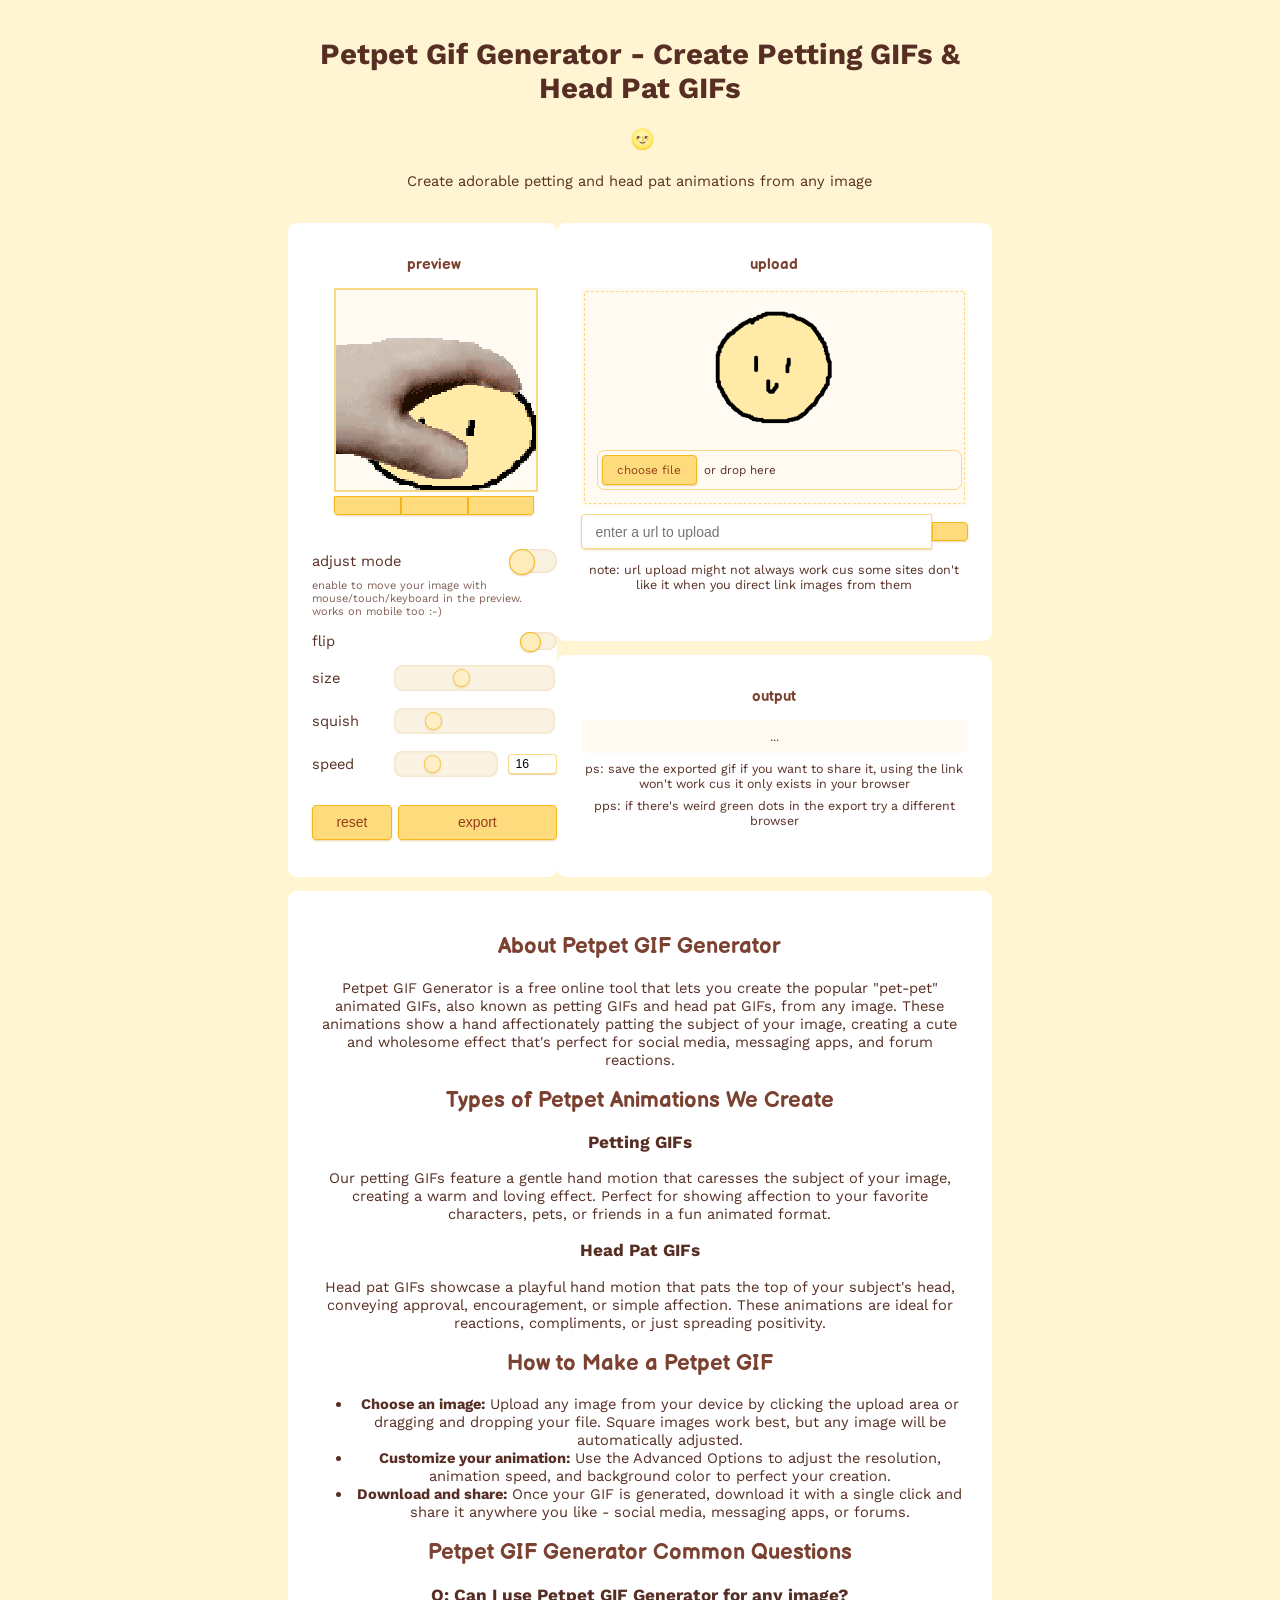
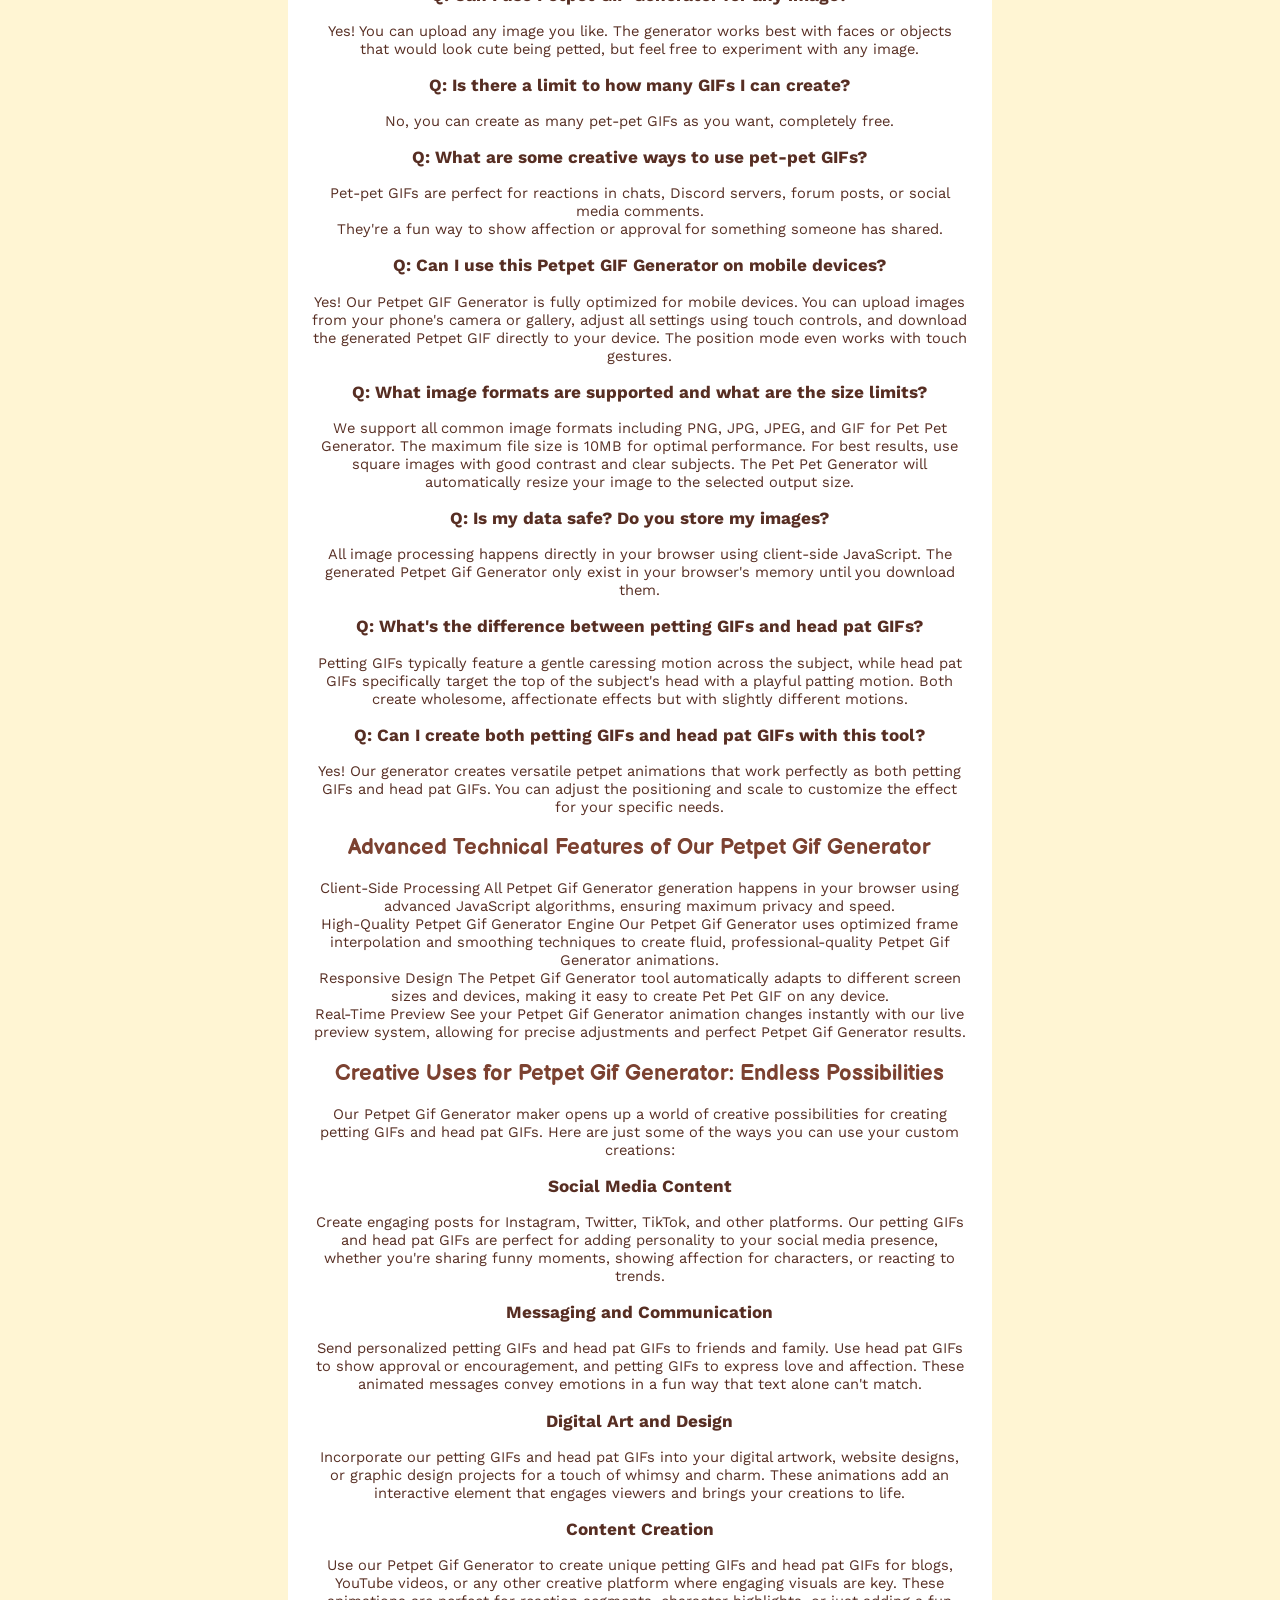
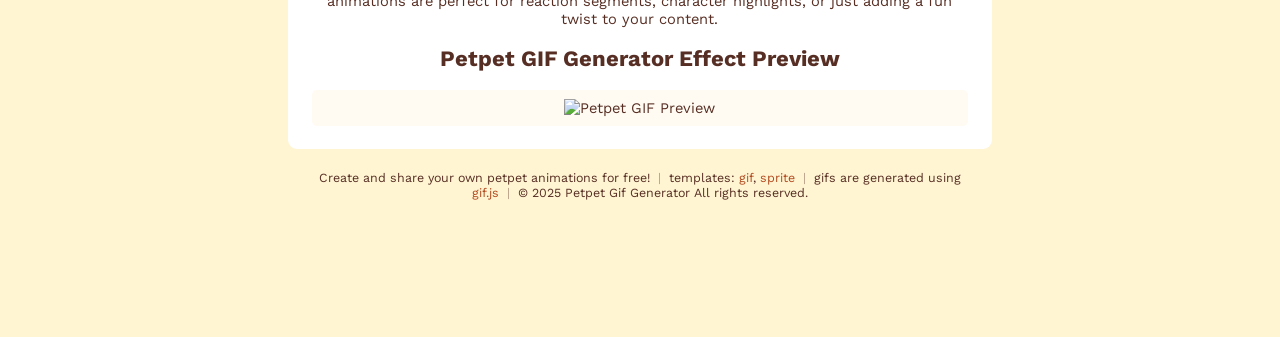
==== index.html @ 7b4f1f12 "2026年1月14日：初始化petpet-gif-generator" ====
<!DOCTYPE html>
<html lang="en" class="dark" data-theme="light">

<head>
  <meta http-equiv="Content-Type" content="text/html; charset=UTF-8">
  <meta name="emotion-insertion-point" content="">

  <meta name="viewport" content="width=device-width, initial-scale=1, minimum-scale=1, maximum-scale=1">
  <meta name="description"
    content="Petpet Gif Generator - Create adorable petting GIFs and head pat GIFs online. Upload any image and generate cute petting animations. Free, fast, and easy to use.">
  <meta name="theme-color" content="#ffeaa8">
  <meta property="og:title" content="Petpet Gif Generator - Petting GIF & Head Pat GIF Maker">
  <meta property="og:type" content="website">
  <meta property="og:url" content="https://www.wangdu.site/petpet/">
  <meta property="og:image" itemprop="image" content="https://www.wangdu.site/petpet/img/pet.png">
  <meta property="og:description" itemprop="description"
    content="Petpet Gif Generator - Create adorable petting GIFs and head pat GIFs online. Upload any image and generate cute petting animations. Free, fast, and easy to use.">
  <title>Petpet Gif Generator - Create Petting GIFs & Head Pat GIFs</title>
  <link rel="icon" href="./img/favicon.ico">

  <link rel="apple-touch-icon" sizes="57x57" href="./img/favicon-57x57.png" type="image/png" />
  <link rel="apple-touch-icon" sizes="60x60" href="./img/favicon-60x60.png" type="image/png" />
  <link rel="apple-touch-icon" sizes="72x72" href="./img/favicon-72x72.png" type="image/png" />
  <link rel="apple-touch-icon" sizes="114x114" href="./img/favicon-114x114.png" type="image/png" />
  <link rel="apple-touch-icon" sizes="120x120" href="./img/favicon-120x120.png" type="image/png" />
  <link rel="apple-touch-icon" sizes="144x144" href="./img/favicon-144x144.png" type="image/png" />
  <link rel="apple-touch-icon" sizes="152x152" href="./img/favicon-152x152.png" type="image/png" />
  <link rel="apple-touch-icon" sizes="180x180" href="./img/favicon-180x180.png" type="image/png" />
  <link rel="icon" sizes="16x16" href="./img/favicon-16x16.png" type="image/png" />
  <link rel="icon" sizes="32x32" href="./img/favicon-32x32.png" type="image/png" />
  <link rel="icon" sizes="96x96" href="./img/favicon-96x96.png" type="image/png" />
  <link rel="icon" sizes="192x192" href="./img/favicon-192x192.png" type="image/png" />
  <link rel="icon" sizes="512x512" href="./img/favicon-512x512.png" type="image/png" />
  <link rel="manifest" href="./img/manifest.json" />
  <meta name="theme-color" content="#FFFFFF" />
  <meta name="msapplication-TileColor" content="#FFFFFF" />
  <meta name="msapplication-TileImage" content="/favicon-512x512.png" />

  <!-- Sanitize CSS -->
  <link href="https://unpkg.com/sanitize.css" rel="stylesheet">
  <link href="https://unpkg.com/sanitize.css/forms.css" rel="stylesheet">
  <link href="https://unpkg.com/sanitize.css/typography.css" rel="stylesheet">

  <!-- External -->
  <link rel="stylesheet" href="https://unpkg.com/jam-icons/css/jam.min.css">
  <link
    href="https://fonts.googleapis.com/css2?family=Balsamiq+Sans:wght@700&amp;family=Work+Sans:wght@400;600&amp;display=swap"
    rel="stylesheet">

  <!-- CSS -->
  <link rel="stylesheet" href="./assets/style.css">
  <style type="text/css">
    .grid {
      margin: 0 auto;
      max-width: 48em;
      display: grid;
      grid-template-columns: 38.2% 61.8%;
      grid-template-areas:
        "header  header"
        "preview upload"
        "preview output"
        "content content"
        "footer  footer";
    }

    .content {
      grid-area: content;
      padding: 1.618em;
      border-radius: 0.618em;
      margin-top: 1em;
    }

    .header {
      grid-area: header;
      text-align: center;
      padding: 0.618em 0.618em 1.25em;
    }

    .preview {
      grid-area: preview;
      border-top-left-radius: 0.618em;
      border-bottom-left-radius: 0.618em;
      padding-right: 0;
    }

    .upload {
      grid-area: upload;
      border-top-right-radius: 0.618em;
    }

    .output {
      grid-area: output;
      border-bottom-right-radius: 0.618em;
    }

    .footer {
      grid-area: footer;
      text-align: center;
      padding: 1.618em;
    }

    .preview-canvas {
      margin: 0 auto 2.312em;
      max-width: 200px;
    }

    .preview-playback {
      display: flex;
    }

    .preview-playback .btn {
      border-top-right-radius: 0;
      border-top-left-radius: 0;
      flex-grow: 1;
    }

    .btn-playback-playpause.paused .btn-playback-pause,
    .btn-playback-playpause:not(.paused) .btn-playback-play {
      display: none;
    }

    .export-row {
      margin-top: 1.75em;
    }

    .output-info {
      color: var(--txt-light);
    }

    img[src]+.output-info {
      margin-top: 1em;
    }

    fieldset {
      padding: 0;
      margin: 0;
      border: 0;
    }

    #fpsVal {
      width: 4em;
      margin-left: 0.618em;
    }

    @media only screen and (max-width: 40em) {
      .grid {
        grid-template-columns: 100%;
        grid-template-areas:
          "header"
          "upload"
          "preview"
          "output"
          "footer";
      }

      .header,
      .footer,
      .content {
        padding: 1.618em 8%;
        border-radius: 0;
      }

      .preview {
        padding-left: 16%;
        padding-right: 16%;
      }

      .content,
      .footer {
        border-top: 1px solid var(--input-border);
      }

      .export-row {
        margin-top: 2.5em;
      }

      #fpsVal {
        width: 7em;
        font-size: small;
        padding: 0.5em;
        padding-right: 0.2em;
      }
    }
  </style>
  <script>
    /* change theme */
    let theme = localStorage.getItem("theme"); theme || (theme = window.matchMedia && window.matchMedia("(prefers-color-scheme: dark)").matches ? "dark" : "light"), document.documentElement.setAttribute("data-theme", theme), document.addEventListener("DOMContentLoaded", () => { document.querySelectorAll("a.e").forEach(x => { x.href = x.dataset.href }); const e = document.getElementById("color-theme"); e.checked = "dark" == theme, e.addEventListener("change", t => { theme = e.checked ? "dark" : "light", document.documentElement.setAttribute("data-theme", theme), localStorage.setItem("theme", theme) }) });
  </script>
</head>

<body>
  <main class="grid">
    <header class="header">
      <h1>Petpet Gif Generator - Create Petting GIFs & Head Pat GIFs</h1>
      <div class="heading">
        <input type="checkbox" id="color-theme" title="toggle theme">
      </div>
      <div>Create adorable petting and head pat animations from any image</div>
    </header>

    <section class="preview content">
      <div class="content-heading">preview</div>
      <div class="preview-canvas">
        <canvas height="112" width="112" id="canvas" class="canvas" tabindex="1"></canvas>
        <div class="preview-playback">
          <button id="prev" class="btn btn-playback-prev control-grouped-left">
            <i class="jam jam-set-backward"></i>
          </button>
          <button id="play" class="btn btn-playback-playpause control-grouped-center">
            <i class="jam jam-play btn-playback-play"></i>
            <i class="jam jam-pause btn-playback-pause"></i>
          </button>
          <button id="next" class="btn btn-playback-next control-grouped-right">
            <i class="jam jam-set-forward"></i>
          </button>
        </div>
      </div>

      <div class="preview-controls">
        <div class="row">
          <div class="control-group">
            <label for="toggleAdjust" class="control-group-l">adjust mode</label>
            <label for="toggleAdjust" class="toggle-switch">
              <input id="toggleAdjust" type="checkbox" class="toggle-switch-input">
              <span class="toggle-switch-control"></span>
            </label>
          </div>
          <div class="hint">
            enable to move your image with mouse/touch/keyboard in the preview. works on mobile
            <a class="e" data-href="https://i.imgur.com/q0NE5rh.jpg" target="_blank"
              href="https://i.imgur.com/q0NE5rh.jpg">too</a> :-)
          </div>
        </div>
        <div class="row control-group">
          <label for="toggleFlip" class="control-group-l">flip</label>
          <label for="toggleFlip" class="toggle-switch sm">
            <input id="toggleFlip" type="checkbox" class="toggle-switch-input">
            <span class="toggle-switch-control"></span>
          </label>
        </div>
        <div class="row control-group">
          <label for="scale" class="control-label control-group-s">size</label>
          <input id="scale" class="control-range control-group-l" type="range" step="1" min="15" max="200" value="85">
        </div>
        <div class="row control-group">
          <label for="squish" class="control-label control-group-s">squish</label>
          <input id="squish" class="control-range control-group-l" type="range" step="1" min="100" max="300"
            value="125">
        </div>
        <div class="row control-group">
          <label for="fps" class="control-label control-group-s">speed</label>
          <input id="fps" class="control-range" type="range" step="2" min="2" max="60" value="16">
          <input type="number" id="fpsVal" class="control control-sm" step="1" min="2" max="60" value="16">
        </div>
        <div class="row export-row">
          <div class="control-group">
            <button id="reset" class="btn btn-reset control-group-s">reset</button>
            <div class="spacer" style="width:0.382em"></div>
            <button id="export" class="btn btn-export control-group-l">export</button>
          </div>
        </div>

      </div>
    </section>

    <section class="upload content">
      <div class="content-heading">upload</div>
      <div class="upload-preview">
        <label class="drop-area preview-image-container" id="dropArea" for="uploadFile">
          <div class="drop-area-input">
            <input class="drop-area-file-input" type="file" id="uploadFile" accept="image/*">
            <img class="drop-area-preview preview-image"
              src="[data-uri]"
              id="uploadPreview">
            <div class="drop-area-upload" for="uploadFile">
              <label for="uploadFile" class="drop-area-upload-btn btn">choose file</label>
              <label id="uploadFileName" class="drop-area-upload-filename">or drop here</label>
            </div>
          </div>
        </label>
        <div class="row control-group">
          <input class="control control-group-l control-has-icon control-grouped-left" type="url" required=""
            placeholder="enter a url to upload" id="uploadUrl">
          <button type="submit" class="btn control-icon control-grouped-right" id="uploadUrlBtn"><i
              class="jam jam-upload"></i></button>
        </div>
        <p id="uploadError" class="error-message"></p>
        <p class="help">note: url upload might not always <a data-href="https://t.co/PLJtS6mKmO" target="_blank"
            class="e" href="https://t.co/PLJtS6mKmO">work</a> cus some sites don't like it when you direct link images
          from them</p>
      </div>
    </section>

    <section class="output content">
      <div class="content-heading">output</div>
      <figure class="preview-image-container">
        <img width="112" height="112" class="preview-image" id="result">
        <div class="help output-info" id="info">...</div>
      </figure>
      <p class="help">
        ps: save the exported
        gif if you want to share it, using the link won't work cus it only exists in your browser
      </p>
      <p class="help">pps: if there's weird green dots in the export try a different browser</p>
    </section>

    <section class="content">
      <div class="content-heading">
        <h2>About Petpet GIF Generator</h2>
      </div>
      <p>
        Petpet GIF Generator is a free online tool that lets you create the popular "pet-pet" animated GIFs, also known as petting GIFs and head pat GIFs, from any
        image. These animations show a hand affectionately patting the subject of your image, creating a cute and
        wholesome effect that's perfect for social media, messaging apps, and forum reactions.
      </p>

      <div class="content-heading">
        <h2>Types of Petpet Animations We Create</h2>
      </div>
      <div class="content-item">
        <h3>Petting GIFs</h3>
        <p>
          Our petting GIFs feature a gentle hand motion that caresses the subject of your image, creating a warm and loving effect. Perfect for showing affection to your favorite characters, pets, or friends in a fun animated format.
        </p>
      </div>
      <div class="content-item">
        <h3>Head Pat GIFs</h3>
        <p>
          Head pat GIFs showcase a playful hand motion that pats the top of your subject's head, conveying approval, encouragement, or simple affection. These animations are ideal for reactions, compliments, or just spreading positivity.
        </p>
      </div>

      <div class="content-heading">
        <h2>How to Make a Petpet GIF</h2>
      </div>
      <ul>
        <li><strong>Choose an image:</strong> Upload any image from your device by clicking the upload area or dragging
          and dropping your file. Square images work best, but any image will be automatically adjusted.</li>
        <li><strong>Customize your animation:</strong> Use the Advanced Options to adjust the resolution, animation
          speed, and background color to perfect your creation.</li>
        <li><strong>Download and share:</strong> Once your GIF is generated, download it with a single click and share
          it anywhere you like - social media, messaging apps, or forums.</li>
      </ul>

      <div class="content-heading">
        <h2>Petpet GIF Generator Common Questions</h2>
      </div>
      <div class="faq-item">
        <h3>Q: Can I use Petpet GIF Generator for any image?</h3>
        <p>Yes! You can upload any image you like. The generator works best with faces or objects that would look cute
          being petted, but feel free to experiment with any image.</p>
      </div>
      <div class="faq-item">
        <h3>Q: Is there a limit to how many GIFs I can create?</h3>
        <p>No, you can create as many pet-pet GIFs as you want, completely free.</p>
      </div>

      <div class="faq-item">
        <h3>Q: What are some creative ways to use pet-pet GIFs?</h3>
        <p>Pet-pet GIFs are perfect for reactions in chats, Discord servers, forum posts, or social media
          comments.<br />
          They're a fun way to show affection or approval for something someone has shared.
        </p>
      </div>
      <div class="faq-item">
        <h3>
          Q: Can I use this Petpet GIF Generator on mobile devices?
        </h3>
        <p>
          Yes! Our Petpet GIF Generator is fully optimized for mobile devices. You can upload images from your phone's
          camera or gallery, adjust all settings using touch controls, and download the generated Petpet GIF directly to
          your device. The position mode even works with touch gestures.
        </p>
      </div>
      <div class="faq-item">
        <h3>
          Q: What image formats are supported and what are the size limits?
        </h3>
        <p>
          We support all common image formats including PNG, JPG, JPEG, and GIF for Pet Pet Generator. The maximum file
          size is 10MB for optimal performance. For best results, use square images with good contrast and clear
          subjects. The Pet Pet Generator will automatically resize your image to the selected output size.
        </p>
      </div>
      <div class="faq-item">
        <h3>
          Q: Is my data safe? Do you store my images?
        </h3>
        <p>
          All image processing happens directly in your browser using client-side JavaScript. The generated Petpet Gif Generator
          only exist in your browser's memory until you download them.
        </p>
      </div>
      <div class="faq-item">
        <h3>
          Q: What's the difference between petting GIFs and head pat GIFs?
        </h3>
        <p>
          Petting GIFs typically feature a gentle caressing motion across the subject, while head pat GIFs specifically target the top of the subject's head with a playful patting motion. Both create wholesome, affectionate effects but with slightly different motions.
        </p>
      </div>
      <div class="faq-item">
        <h3>
          Q: Can I create both petting GIFs and head pat GIFs with this tool?
        </h3>
        <p>
          Yes! Our generator creates versatile petpet animations that work perfectly as both petting GIFs and head pat GIFs. You can adjust the positioning and scale to customize the effect for your specific needs.
        </p>
      </div>

       <div class="content-heading">
        <h2>Advanced Technical Features of Our Petpet Gif Generator</h2>
      </div>
      <div class="content-item">
        Client-Side Processing
        All Petpet Gif Generator generation happens in your browser using advanced JavaScript algorithms, ensuring maximum
        privacy and speed.
      </div>

      <div class="content-item">
        High-Quality Petpet Gif Generator Engine
        Our Petpet Gif Generator uses optimized frame interpolation and smoothing techniques to create fluid,
        professional-quality Petpet Gif Generator animations.
      </div>

      <div class="content-item">
        Responsive Design
        The Petpet Gif Generator tool automatically adapts to different screen sizes and devices, making it easy to create Pet
        Pet GIF on any device.
      </div>

      <div class="content-item">
        Real-Time Preview
        See your Petpet Gif Generator animation changes instantly with our live preview system, allowing for precise adjustments
        and perfect Petpet Gif Generator results.
      </div>

      <div class="content-heading">
        <h2>Creative Uses for Petpet Gif Generator: Endless Possibilities</h2>
      </div>
      <div class="content-item">
        Our Petpet Gif Generator maker opens up a world of creative possibilities for creating petting GIFs and head pat GIFs. Here are just some of the ways you can use your custom creations:

        <h3>Social Media Content</h3>
        <p>
        Create engaging posts for Instagram, Twitter, TikTok, and other platforms. Our petting GIFs and head pat GIFs are perfect for adding personality to your social media presence, whether you're sharing funny moments, showing affection for characters, or reacting to trends.
        </p>

        <h3>Messaging and Communication</h3>
        <p>
        Send personalized petting GIFs and head pat GIFs to friends and family. Use head pat GIFs to show approval or encouragement, and petting GIFs to express love and affection. These animated messages convey emotions in a fun way that text alone can't match.
        </p>

        <h3>Digital Art and Design</h3>
        <p>
        Incorporate our petting GIFs and head pat GIFs into your digital artwork, website designs, or graphic design projects for a touch of whimsy and charm. These animations add an interactive element that engages viewers and brings your creations to life.
        </p>

        <h3>Content Creation</h3>
        <p>
        Use our Petpet Gif Generator to create unique petting GIFs and head pat GIFs for blogs, YouTube videos, or any other creative platform where engaging visuals are key. These animations are perfect for reaction segments, character highlights, or just adding a fun twist to your content.
        </p>
      </div>

      <div>
        <h2>Petpet GIF Generator Effect Preview</h2>
        <div class="preview-image-container">
          <img width="112" height="112" class="preview-image" id="preview"
            src="https://cdn.wwkejishe.top/wp-cdn-02/2025/20251116142445613.gif" alt="Petpet GIF Preview">
        </div>
      </div>
    </section>


    <footer class="footer help">
      <div>
        Create and share your own petpet animations for free!
        <span class="separator">|</span>
        templates: <a href="https://www.wangdu.site/petpet/img/template.gif" target="_blank">gif</a>, <a
          href="https://www.wangdu.site/petpet/img/sprite.png" target="_blank">sprite</a>
        <span class="separator">|</span>
        gifs are generated using <a href="https://github.com/jnordberg/gif.js" target="_blank">gif.js</a>
        <span class="separator">|</span> &copy; 2025 Petpet Gif Generator All rights reserved.
      </div>
      </a>
      <br>
    </footer>
  </main>

  <script src="./assets/requestInterval.js"></script>
  <script src="./assets/gif.js"></script>
  <script src="./assets/main.js"></script>
  <script async src="https://pagead2.googlesyndication.com/pagead/js/adsbygoogle.js?client=ca-pub-4173113313418612"
    crossorigin="anonymous"></script>
  <!-- 横向广告 -->
  <ins class="adsbygoogle" style="display:inline-block;width:1200px;height:90px"
    data-ad-client="ca-pub-4173113313418612" data-ad-slot="5097287469"></ins>
  <script>
    (adsbygoogle = window.adsbygoogle || []).push({});
  </script>



</body>

</html>
---- assets/style.css ----
@charset "UTF-8";
:root {
  --bg: #fff5d3;
  --fg: #fff;
  --txt: #572e23;
  --txt-light: rgba(94, 50, 38, 0.9);
  --link: #b24a1f;
  --link-hover: #d55825;
  --header-txt: #7c4231;
  --preview-bg: #fffbf3;
  --canvas-bg: #fffbf3;
  --input-bg: #fff;
  --input-border: rgba(246, 184, 22, 0.5);
  --input-border-hover: rgba(246, 184, 22, 0.8);
  --input-border-focus: #f6b816;
  --input-track-bg: rgba(229, 194, 112, 0.25);
  --input-switch-bg: rgba(233, 203, 134, 0.25);
  --input-switch-bg-active: #fedc7d;
  --input-switch-fg: #feecba;
  --input-switch-fg-hover: #fee7a5;
  --btn-bg: #fedc7d;
  --btn-color: #943d1a;
  --btn-border: #f6b816;
  --btn-hover: #fed86e;
  --btn-focus: #fdcf4a;
  --btn-focus-outline: rgba(254, 220, 125, 0.5);
  --shadow-color: rgba(202, 143, 46, 0.4);
  --shadow: 0px 1px 2px var(--shadow-color);
  --icon: "🌝";
  --error: #ff6e3f;
}

[data-theme=dark] {
  --bg: #000;
  --fg: #291712;
  --txt: #fef1c7;
  --txt-light: rgba(255, 223, 116, 0.7);
  --link: #fedf87;
  --link-hover: white;
  --header-txt: #ffe58d;
  --preview-bg: #301b15;
  --canvas-bg: #532f25;
  --input-bg: #22130f;
  --input-border: rgba(246, 180, 8, 0.5);
  --input-border-hover: rgba(246, 180, 8, 0.8);
  --input-border-focus: #f6b408;
  --input-track-bg: rgba(158, 117, 1, 0.5);
  --input-switch-bg: rgba(183, 136, 2, 0.5);
  --input-switch-bg-active: #fed254;
  --input-switch-fg: #fee6a0;
  --input-switch-fg-hover: #fedf87;
  --btn-bg: #fed86e;
  --btn-color: #8b3918;
  --btn-border: #f6b408;
  --btn-hover: #fed254;
  --btn-focus: #fdcb3b;
  --btn-focus-outline: rgba(254, 216, 110, 0.5);
  --shadow-color: rgba(0, 0, 0, 0.4);
  --shadow: 0px 1px 2px var(--shadow-color);
  --icon: "🌚";
  --error: #ff6c37;
}

body {
  font-size: 11pt;
  font-family: "Work Sans", sans-serif;
  background-color: var(--bg);
  color: var(--txt);
}

p {
  margin: 0.618em 0;
}

a,
:any-link {
  color: var(--link);
  text-decoration: none;
}
a:hover,
:any-link:hover {
  color: var(--link-hover);
  text-decoration: underline;
}

img {
  max-width: 90%;
}

img:not([src]) {
  display: none;
}

.error-message {
  font-weight: bold;
  color: var(--error);
}

input,
button,
.btn,
.control {
  border-radius: 0.328em;
  font-size: 0.95em;
  padding: 0.618em 1.232em;
  box-shadow: var(--shadow);
}
input:disabled,
button:disabled,
.btn:disabled,
.control:disabled {
  opacity: 0.8;
  pointer-events: none;
  touch-action: none;
  cursor: not-allowed;
}

.canvas {
  border: 2px solid var(--input-border);
  width: 100%;
  height: auto;
  background: var(--canvas-bg);
  image-rendering: pixelated;
}
.canvas.adjust-mode {
  touch-action: none;
  cursor: grab;
  box-shadow: 0 0 5px var(--input-border);
}

.heading {
  margin: 0.238rem 0;
  font-weight: 700;
  font-size: 2.382em;
  font-family: "Balsamiq Sans", sans-serif;
  color: var(--header-txt);
}

.content {
  padding: 0.618em 2.472em 1.236em;
  background-color: var(--fg);
  text-align: center;
}

.content-heading {
  font-weight: bold;
  margin: 0.618em 0 1em;
  text-align: center;
  color: var(--header-txt);
  font-family: "Balsamiq Sans", sans-serif;
}

.row {
  margin: 0.5em 0 0.9em;
  text-align: left;
}

.hint {
  margin: 0.618em 0;
  font-size: 0.75em;
  opacity: 0.85;
  color: var(--txt-light);
}

.help {
  font-size: 0.85em;
}

.control {
  background: var(--input-bg);
  border: 1px solid var(--input-border);
  outline: 0;
  padding-left: 1em;
}
.control:hover {
  border-color: var(--input-border-hover);
}
.control:focus {
  border-color: var(--input-border-focus);
}
.control-sm {
  font-size: smaller;
  padding: 0.2em 0.2em 0.2em 0.55em;
  box-shadow: 0px 1px 1px var(--shadow-color);
}

.btn {
  cursor: pointer;
  background: var(--btn-bg);
  border: 1px solid var(--btn-border);
  color: var(--btn-color);
  outline: 0;
  transition: background 250ms;
}
.btn:hover {
  background: var(--btn-hover);
}
.btn:active {
  background: var(--btn-focus);
}

.control-group {
  display: flex;
  width: 100%;
  align-items: center;
}
.control-group-s {
  min-width: 32.8%;
}
.control-group-l {
  flex-grow: 1;
}
.control-grouped-left {
  border-top-right-radius: 0;
  border-bottom-right-radius: 0;
}
.control-grouped-right {
  border-top-left-radius: 0;
  border-bottom-left-radius: 0;
}
.control-grouped-center {
  border-radius: 0;
}

[type=range],
[type=checkbox] {
  box-shadow: none;
}

.control-range {
  -webkit-appearance: none;
  appearance: none;
  width: 100%;
  height: 0.618em;
  border-radius: 0.618em;
  background: var(--input-track-bg);
  box-shadow: inset 0 0 3px var(--shadow-color);
  outline: none;
  opacity: 0.8;
  transition: opacity 200ms;
}
.control-range:hover {
  opacity: 1;
}
.control-range::-webkit-slider-thumb {
  -webkit-appearance: none;
  appearance: none;
  background: var(--input-switch-fg);
  border-radius: 50%;
  border: 1px solid var(--btn-border);
  box-shadow: var(--shadow);
  cursor: pointer;
  display: block;
  height: 1.236em;
  transition: scale 200ms;
  width: 1.236em;
}
.control-range::-webkit-slider-thumb:hover {
  transform: scale(1.1, 1.1);
}
.control-range::-moz-range-thumb {
  background: var(--input-switch-fg);
  border-radius: 50%;
  border: 1px solid var(--btn-border);
  box-shadow: var(--shadow);
  cursor: pointer;
  display: block;
  height: 1.236em;
  transition: scale 200ms;
  width: 1.236em;
}
.control-range::-moz-range-thumb:hover {
  transform: scale(1.1, 1.1);
}

.toggle-switch {
  --w: 3.25em;
  --h: calc(var(--w) / 2);
}
.toggle-switch.sm {
  --w: 2.5em;
}
.toggle-switch-control {
  width: var(--w);
  height: var(--h);
  position: relative;
  border-radius: var(--h);
  display: block;
  background: var(--input-switch-bg);
  box-shadow: inset 0 0 3px var(--shadow-color);
  transition: background 200ms ease-in;
  cursor: pointer;
}
.toggle-switch-control:after {
  content: "";
  width: var(--h);
  height: var(--h);
  display: block;
  background: var(--input-switch-fg);
  box-shadow: var(--shadow);
  border: 1px solid var(--btn-border);
  border-radius: 100%;
  position: absolute;
  top: 0;
  left: 0;
  transition: left 200ms ease-out, transform 500ms;
}
.toggle-switch-control:hover:after {
  transform: scale(1.1, 1.1);
}
.toggle-switch-input {
  appearance: none;
  visibility: hidden;
  width: 0px;
  height: 0px;
  padding: 0;
  margin: 0;
  position: absolute;
}
.toggle-switch-input:checked + .toggle-switch-control {
  background: var(--input-switch-bg-active);
}
.toggle-switch-input:checked + .toggle-switch-control:after {
  left: var(--h);
}

.drop-area {
  border-radius: 0.328em;
  cursor: pointer;
  display: block;
  outline-offset: -4px;
  outline: 1px dashed var(--input-border);
  transition: outline-offset 250ms;
}
.drop-area-input {
  padding: 0.5em;
}
.drop-area-error, .drop-area-file-input {
  display: none;
}
.drop-area-upload {
  margin-top: 1.2em;
  font-size: 0.8em;
  width: 100%;
  border-radius: 0.618em;
  border: 1px solid var(--input-border);
  padding: 0.328em;
  display: flex;
  align-items: center;
}
.drop-area-upload-btn {
  font-size: 1em;
  margin-right: 0.618em;
  flex-shrink: 0;
}
.drop-area-upload-filename {
  white-space: nowrap;
  text-overflow: ellipsis;
  display: inline-block;
  overflow: hidden;
}
.drop-area.highlight {
  outline-color: var(--input-border-hover);
  outline-offset: -10px;
}
.drop-area:hover .drop-area-message, .drop-area.highlight .drop-area-message {
  border-color: var(--input-border-hover);
}
.drop-area:hover .drop-area-message strong {
  color: var(--link);
}

.preview-image {
  object-fit: contain;
  width: 128px;
  height: 128px;
}
.preview-image-container {
  margin: 0;
  padding: 0.618em;
  text-align: center;
  border-radius: 0.328em;
  background: var(--preview-bg);
}

.e {
  color: inherit !important;
  text-decoration: none !important;
  cursor: default;
}

.fingies {
  letter-spacing: -3px;
  display: block;
}
.fingies:hover .fl {
  animation: fingers 1200ms ease-in-out infinite;
}

@keyframes fingers {
  0% {
    margin-right: 0em;
  }
  50% {
    margin-right: 0.75em;
  }
  100% {
    margin-right: 0em;
  }
}
.separator {
  color: var(--txt-light);
  opacity: 0.8;
}

#color-theme {
  appearance: none;
  filter: none;
  visibility: hidden;
  padding: 0;
}
#color-theme:before {
  content: var(--icon);
  cursor: pointer;
  display: inline-block;
  font-size: 1.25rem;
  text-align: center;
  vertical-align: top;
  visibility: initial;
  width: 1.25rem;
}

.separator {
  color: var(--txt-light);
  opacity: 0.5;
  margin: 0 0.312em;
}

@media only screen and (max-width: 40em) {
  .content-heading {
    padding: 0 0 0.618em;
  }

  .heading {
    margin: 0.5em 0;
  }

  .row {
    margin: 1.5em 0;
  }

  .control-group-s {
    min-width: 25%;
  }
}
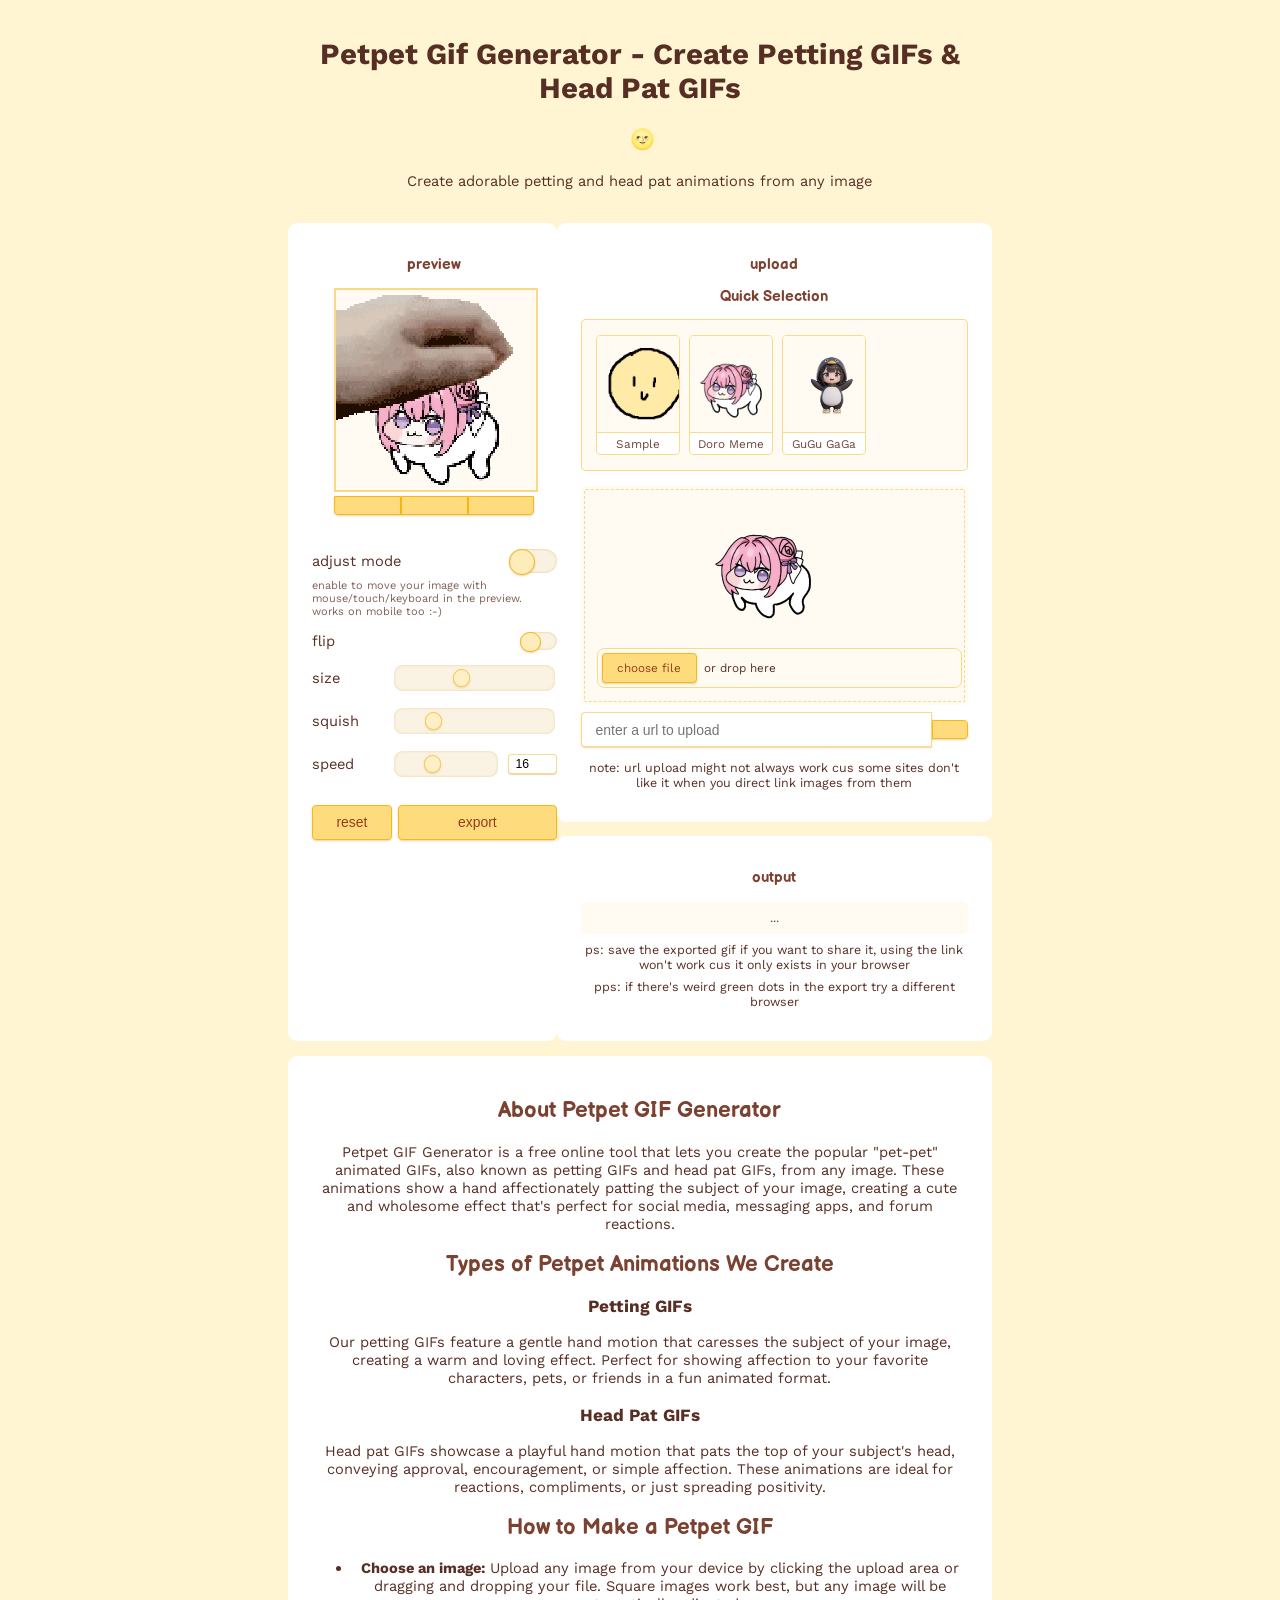
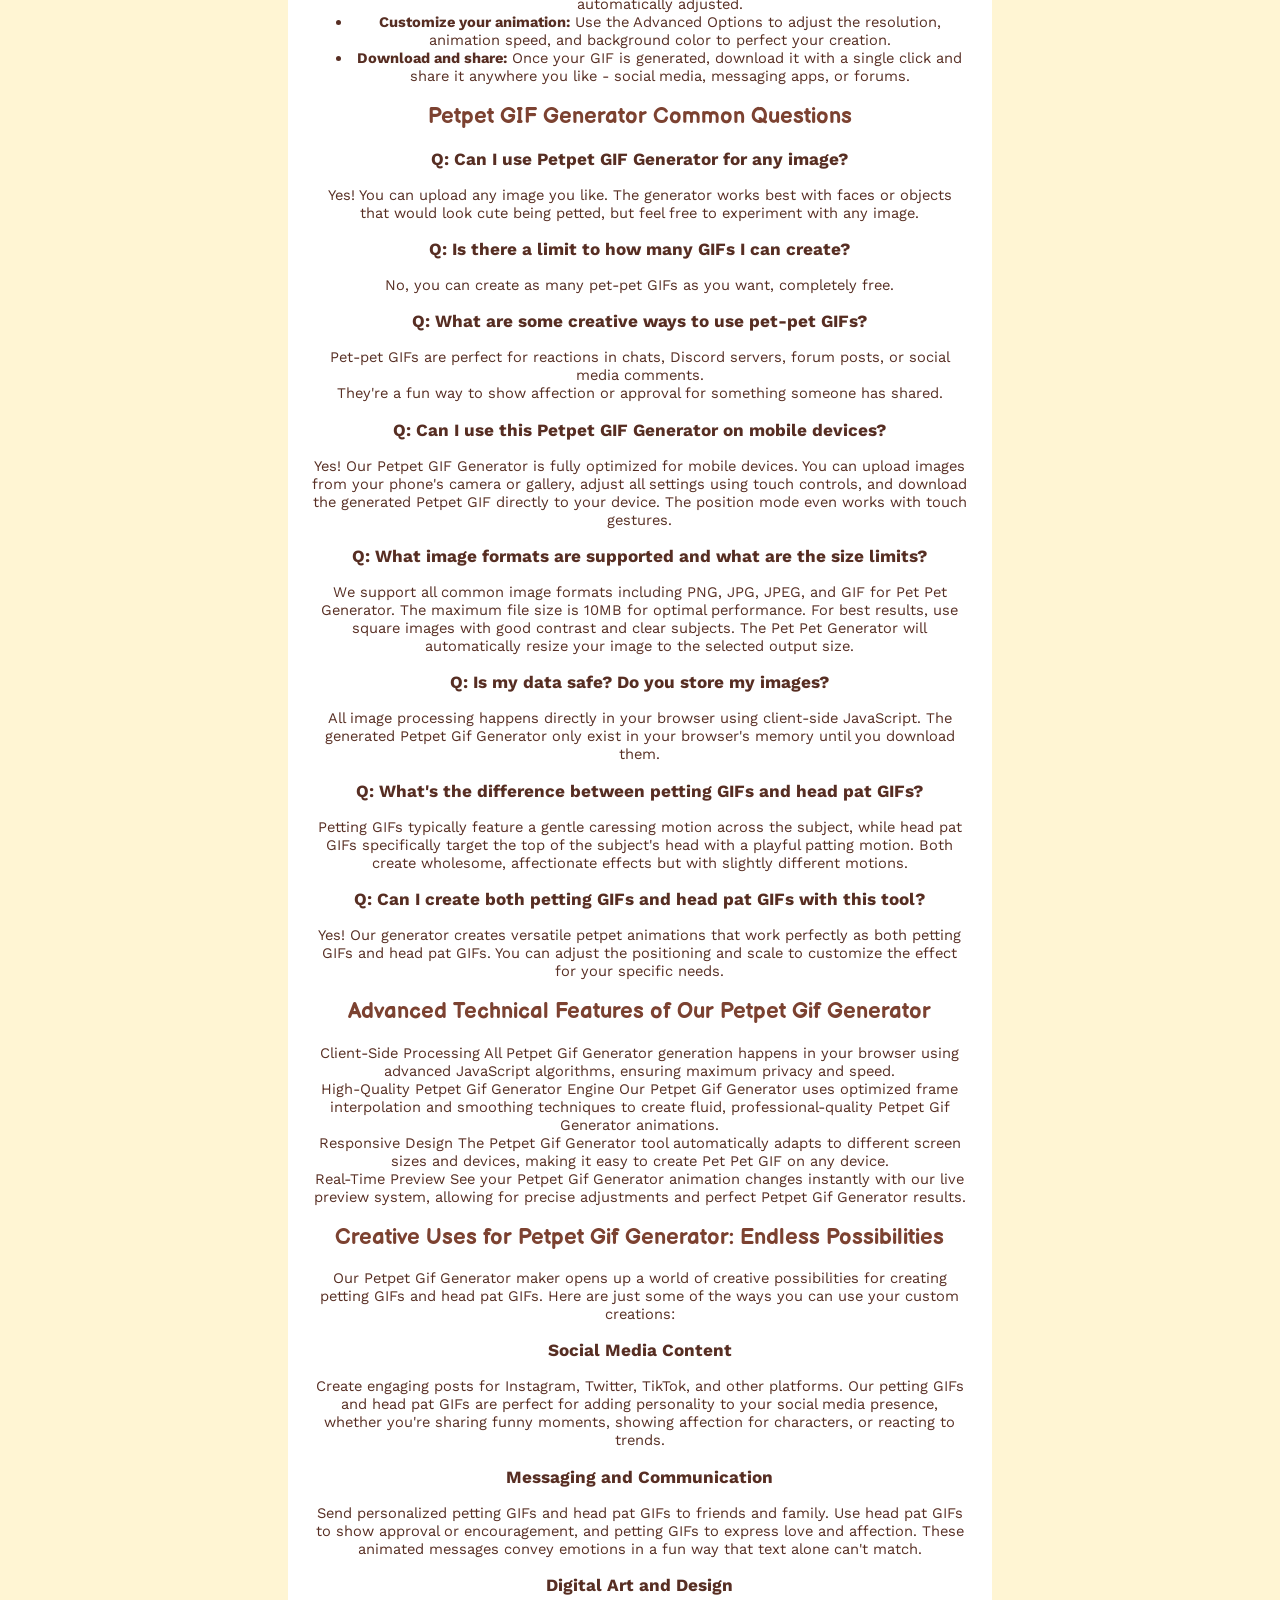
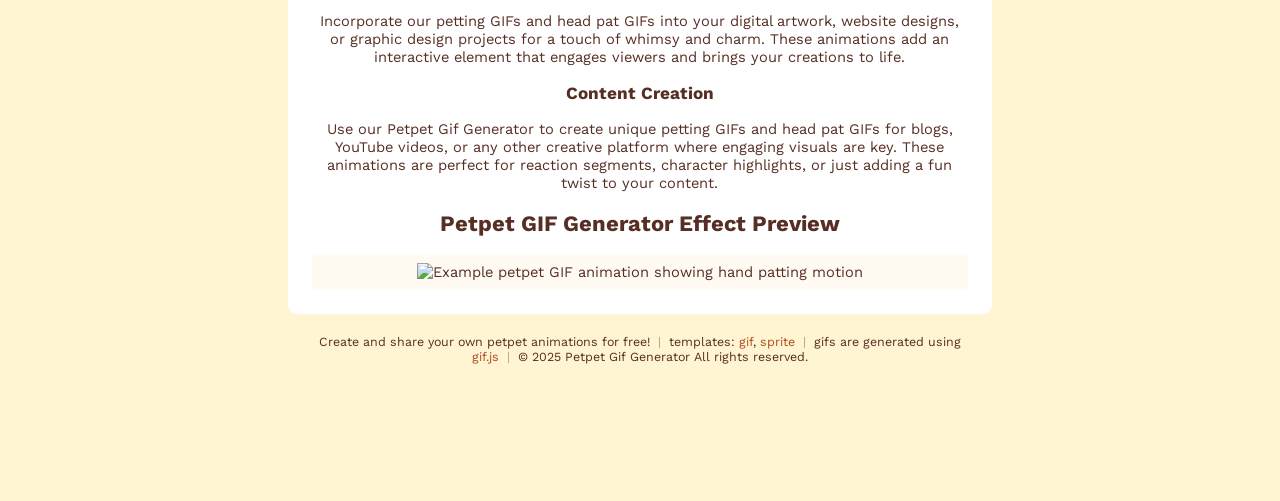
==== commit f00521f5: "Add initial files: robots.txt, sitemap.xml, and an image - Created robots.txt to manage web crawler " ====
--- a/index.html
+++ b/index.html
@@ -5,17 +5,18 @@
   <meta http-equiv="Content-Type" content="text/html; charset=UTF-8">
   <meta name="emotion-insertion-point" content="">
 
-  <meta name="viewport" content="width=device-width, initial-scale=1, minimum-scale=1, maximum-scale=1">
+  <meta name="viewport" content="width=device-width, initial-scale=1, minimum-scale=1, maximum-scale=1, user-scalable=no, viewport-fit=cover">
   <meta name="description"
     content="Petpet Gif Generator - Create adorable petting GIFs and head pat GIFs online. Upload any image and generate cute petting animations. Free, fast, and easy to use.">
   <meta name="theme-color" content="#ffeaa8">
   <meta property="og:title" content="Petpet Gif Generator - Petting GIF & Head Pat GIF Maker">
   <meta property="og:type" content="website">
-  <meta property="og:url" content="https://www.wangdu.site/petpet/">
+  <meta property="og:url" content="https://petpet-gif-generator.wwkejishe.top/">
   <meta property="og:image" itemprop="image" content="https://www.wangdu.site/petpet/img/pet.png">
   <meta property="og:description" itemprop="description"
     content="Petpet Gif Generator - Create adorable petting GIFs and head pat GIFs online. Upload any image and generate cute petting animations. Free, fast, and easy to use.">
   <title>Petpet Gif Generator - Create Petting GIFs & Head Pat GIFs</title>
+  <link rel="canonical" href="https://petpet-gif-generator.wwkejishe.top/" />
   <link rel="icon" href="./img/favicon.ico">
 
   <link rel="apple-touch-icon" sizes="57x57" href="./img/favicon-57x57.png" type="image/png" />
@@ -32,6 +33,29 @@
   <link rel="icon" sizes="192x192" href="./img/favicon-192x192.png" type="image/png" />
   <link rel="icon" sizes="512x512" href="./img/favicon-512x512.png" type="image/png" />
   <link rel="manifest" href="./img/manifest.json" />
+
+  <!-- WebApplication Schema -->
+  <script type="application/ld+json">
+  {
+    "@context": "https://schema.org",
+    "@type": "WebApplication",
+    "name": "Petpet GIF Generator",
+    "description": "Create adorable petting GIFs and head pat animations from any image. Free, fast, and easy to use online tool.",
+    "url": "https://petpet-gif-generator.wwkejishe.top/",
+    "applicationCategory": "GameApplication",
+    "operatingSystem": "Any",
+    "permissions": "storage",
+    "offers": {
+      "@type": "Offer",
+      "price": "0",
+      "priceCurrency": "USD"
+    },
+    "author": {
+      "@type": "Organization",
+      "name": "Petpet Generator"
+    }
+  }
+  </script>
   <meta name="theme-color" content="#FFFFFF" />
   <meta name="msapplication-TileColor" content="#FFFFFF" />
   <meta name="msapplication-TileImage" content="/favicon-512x512.png" />
@@ -41,10 +65,20 @@
   <link href="https://unpkg.com/sanitize.css/forms.css" rel="stylesheet">
   <link href="https://unpkg.com/sanitize.css/typography.css" rel="stylesheet">
 
+  <!-- Performance Optimization -->
+  <link rel="preconnect" href="https://unpkg.com" crossorigin>
+  <link rel="preconnect" href="https://fonts.googleapis.com" crossorigin>
+  <link rel="preconnect" href="https://fonts.gstatic.com" crossorigin>
+
+  <!-- DNS Prefetching -->
+  <link rel="dns-prefetch" href="//www.google-analytics.com">
+  <link rel="dns-prefetch" href="//googleads.g.doubleclick.net">
+  <link rel="dns-prefetch" href="//www.googletagmanager.com">
+
   <!-- External -->
   <link rel="stylesheet" href="https://unpkg.com/jam-icons/css/jam.min.css">
   <link
-    href="https://fonts.googleapis.com/css2?family=Balsamiq+Sans:wght@700&amp;family=Work+Sans:wght@400;600&amp;display=swap"
+    href="https://fonts.googleapis.com/css2?family=Balsamiq+Sans:wght@700&family=Work+Sans:wght@400;600&display=swap"
     rel="stylesheet">
 
   <!-- CSS -->
@@ -182,9 +216,210 @@
       }
     }
   </style>
+  <style type="text/css">
+    /* 图片墙样式 */
+    .image-wall {
+      display: flex;
+      flex-wrap: wrap;
+      gap: 0.618em;
+      margin-bottom: 1em;
+      padding: 1em;
+      border-radius: 0.328em;
+      background: var(--preview-bg);
+      border: 1px solid var(--input-border);
+    }
+
+    .image-wall-item {
+      cursor: pointer;
+      border-radius: 0.328em;
+      transition: all 0.2s ease;
+      background: var(--input-bg);
+      border: 1px solid var(--input-border);
+      width: calc(25% - 0.5em);
+      display: flex;
+      flex-direction: column;
+      overflow: hidden;
+    }
+
+    .image-wall-item:hover {
+      background: var(--btn-bg);
+      border-color: var(--btn-border);
+      transform: scale(1.05);
+    }
+
+    .image-wall-image {
+      width: 100%;
+      aspect-ratio: 1;
+      display: flex;
+      align-items: center;
+      justify-content: center;
+      padding: 0.5em;
+      background: var(--preview-bg);
+    }
+
+    .image-wall-item img {
+      max-width: 100%;
+      max-height: 100%;
+      object-fit: contain;
+      pointer-events: none;
+    }
+
+    .image-wall-desc {
+      padding: 0.3em;
+      text-align: center;
+      font-size: 0.8em;
+      color: var(--txt-light);
+      border-top: 1px solid var(--input-border);
+    }
+
+    /* 移动端响应式 */
+    @media only screen and (max-width: 40em) {
+      .image-wall-item {
+        width: calc(33.33% - 0.4em);
+      }
+    }
+
+    @media only screen and (max-width: 30em) {
+      .image-wall-item {
+        width: calc(50% - 0.3em);
+      }
+    }
+  </style>
+  <!-- HowTo Schema -->
+  <script type="application/ld+json">
+  {
+    "@context": "https://schema.org",
+    "@type": "HowTo",
+    "name": "How to Create a Petpet GIF",
+    "description": "Learn how to create adorable petting GIFs using our online generator",
+    "totalTime": "PT5M",
+    "estimatedCost": {
+      "@type": "MonetaryAmount",
+      "currency": "USD",
+      "value": "0"
+    },
+    "supply": [
+      {
+        "@type": "HowToSupply",
+        "name": "Image file"
+      },
+      {
+        "@type": "HowToSupply",
+        "name": "Web browser"
+      }
+    ],
+    "tool": [
+      {
+        "@type": "HowToTool",
+        "name": "Petpet GIF Generator"
+      }
+    ],
+    "steps": [
+      {
+        "@type": "HowToStep",
+        "name": "Choose an image",
+        "text": "Upload any image from your device by clicking the upload area or dragging and dropping your file. Square images work best, but any image will be automatically adjusted.",
+        "image": "https://petpet-gif-generator.wwkejishe.top/img/sprite.png"
+      },
+      {
+        "@type": "HowToStep",
+        "name": "Customize your animation",
+        "text": "Use the preview controls to adjust the animation speed, size, squish factor, and flip options. Enable adjust mode to position your image manually.",
+        "image": "https://petpet-gif-generator.wwkejishe.top/img/preview-controls.png"
+      },
+      {
+        "@type": "HowToStep",
+        "name": "Export your GIF",
+        "text": "Click the export button to generate and download your petpet GIF. The animation will be optimized for web sharing.",
+        "image": "https://petpet-gif-generator.wwkejishe.top/img/export-button.png"
+      }
+    ]
+  }
+  </script>
+
+  <!-- FAQ Schema -->
+  <script type="application/ld+json">
+  {
+    "@context": "https://schema.org",
+    "@type": "FAQPage",
+    "mainEntity": [
+      {
+        "@type": "Question",
+        "name": "Can I use Petpet GIF Generator for any image?",
+        "acceptedAnswer": {
+          "@type": "Answer",
+          "text": "Yes! You can upload any image you like. The generator works best with faces or objects that would look cute being petted, but feel free to experiment with any image."
+        }
+      },
+      {
+        "@type": "Question",
+        "name": "Is there a limit to how many GIFs I can create?",
+        "acceptedAnswer": {
+          "@type": "Answer",
+          "text": "No, you can create as many pet-pet GIFs as you want, completely free."
+        }
+      },
+      {
+        "@type": "Question",
+        "name": "What are some creative ways to use pet-pet GIFs?",
+        "acceptedAnswer": {
+          "@type": "Answer",
+          "text": "Pet-pet GIFs are perfect for reactions in chats, Discord servers, forum posts, or social media comments. They're a fun way to show affection or approval for something someone has shared."
+        }
+      },
+      {
+        "@type": "Question",
+        "name": "Can I use this Petpet GIF Generator on mobile devices?",
+        "acceptedAnswer": {
+          "@type": "Answer",
+          "text": "Yes! Our Petpet GIF Generator is fully optimized for mobile devices. You can upload images from your phone's camera or gallery, adjust all settings using touch controls, and download the generated Petpet GIF directly to your device."
+        }
+      },
+      {
+        "@type": "Question",
+        "name": "What image formats are supported?",
+        "acceptedAnswer": {
+          "@type": "Answer",
+          "text": "We support all common image formats including PNG, JPG, JPEG, and GIF. The maximum file size is 10MB for optimal performance. For best results, use square images with good contrast and clear subjects."
+        }
+      },
+      {
+        "@type": "Question",
+        "name": "Is my data safe? Do you store my images?",
+        "acceptedAnswer": {
+          "@type": "Answer",
+          "text": "All image processing happens directly in your browser using client-side JavaScript. The generated GIFs only exist in your browser's memory until you download them."
+        }
+      }
+    ]
+  }
+  </script>
+
   <script>
     /* change theme */
     let theme = localStorage.getItem("theme"); theme || (theme = window.matchMedia && window.matchMedia("(prefers-color-scheme: dark)").matches ? "dark" : "light"), document.documentElement.setAttribute("data-theme", theme), document.addEventListener("DOMContentLoaded", () => { document.querySelectorAll("a.e").forEach(x => { x.href = x.dataset.href }); const e = document.getElementById("color-theme"); e.checked = "dark" == theme, e.addEventListener("change", t => { theme = e.checked ? "dark" : "light", document.documentElement.setAttribute("data-theme", theme), localStorage.setItem("theme", theme) }) });
+
+    /* 图片选择函数 */
+    function selectImage(element, imageSrc) {
+      const imageLoader = petpet ? petpet.imageLoader : null;
+      const preview = document.getElementById('uploadPreview');
+      const dropArea = document.getElementById('dropArea');
+
+      if (imageLoader) {
+        // 添加选中效果
+        document.querySelectorAll('.image-wall-item').forEach(item => {
+          item.style.background = 'var(--input-bg)';
+        });
+        element.style.background = 'var(--btn-bg)';
+
+        // 加载图片
+        imageLoader.loadImage(imageSrc);
+
+        // 更新文件名显示
+        document.getElementById('uploadFileName').title = imageSrc.split('/').pop();
+        document.getElementById('uploadFileName').innerText = imageSrc.split('/').pop();
+      }
+    }
   </script>
 </head>
 
@@ -265,6 +500,30 @@
 
     <section class="upload content">
       <div class="content-heading">upload</div>
+
+      <!-- 图片墙 -->
+      <div class="content-heading">Quick Selection</div>
+      <div class="image-wall">
+        <div class="image-wall-item" onclick="selectImage(this, './img/sample.png')">
+          <div class="image-wall-image">
+            <img src="./img/sample.png" alt="Sample character image for petpet GIF generation" loading="lazy">
+          </div>
+          <div class="image-wall-desc">Sample</div>
+        </div>
+        <div class="image-wall-item" onclick="selectImage(this, './img/doro-meme.png')">
+          <div class="image-wall-image">
+            <img src="./img/doro-meme.png" alt="Doro meme character for petpet GIF animation" loading="lazy">
+          </div>
+          <div class="image-wall-desc">Doro Meme</div>
+        </div>
+        <div class="image-wall-item" onclick="selectImage(this, './img/gugugaga.png')">
+          <div class="image-wall-image">
+            <img src="./img/gugugaga.png" alt="GuGu GaGa meme character for petpet GIF animation" loading="lazy">
+          </div>
+          <div class="image-wall-desc">GuGu GaGa</div>
+        </div>
+      </div>
+
       <div class="upload-preview">
         <label class="drop-area preview-image-container" id="dropArea" for="uploadFile">
           <div class="drop-area-input">
@@ -466,7 +725,7 @@
         <h2>Petpet GIF Generator Effect Preview</h2>
         <div class="preview-image-container">
           <img width="112" height="112" class="preview-image" id="preview"
-            src="https://cdn.wwkejishe.top/wp-cdn-02/2025/20251116142445613.gif" alt="Petpet GIF Preview">
+            src="https://cdn.wwkejishe.top/wp-cdn-02/2025/20251116142445613.gif" alt="Example petpet GIF animation showing hand patting motion">
         </div>
       </div>
     </section>
@@ -490,6 +749,16 @@
   <script src="./assets/requestInterval.js"></script>
   <script src="./assets/gif.js"></script>
   <script src="./assets/main.js"></script>
+  <!-- Google Analytics -->
+  <script async src="https://www.googletagmanager.com/gtag/js?id=G-XXXXXXXXXX"></script>
+  <script>
+    window.dataLayer = window.dataLayer || [];
+    function gtag(){dataLayer.push(arguments);}
+    gtag('js', new Date());
+    gtag('config', 'G-XXXXXXXXXX');
+  </script>
+
+  <!-- Google AdSense -->
   <script async src="https://pagead2.googlesyndication.com/pagead/js/adsbygoogle.js?client=ca-pub-4173113313418612"
     crossorigin="anonymous"></script>
   <!-- 横向广告 -->
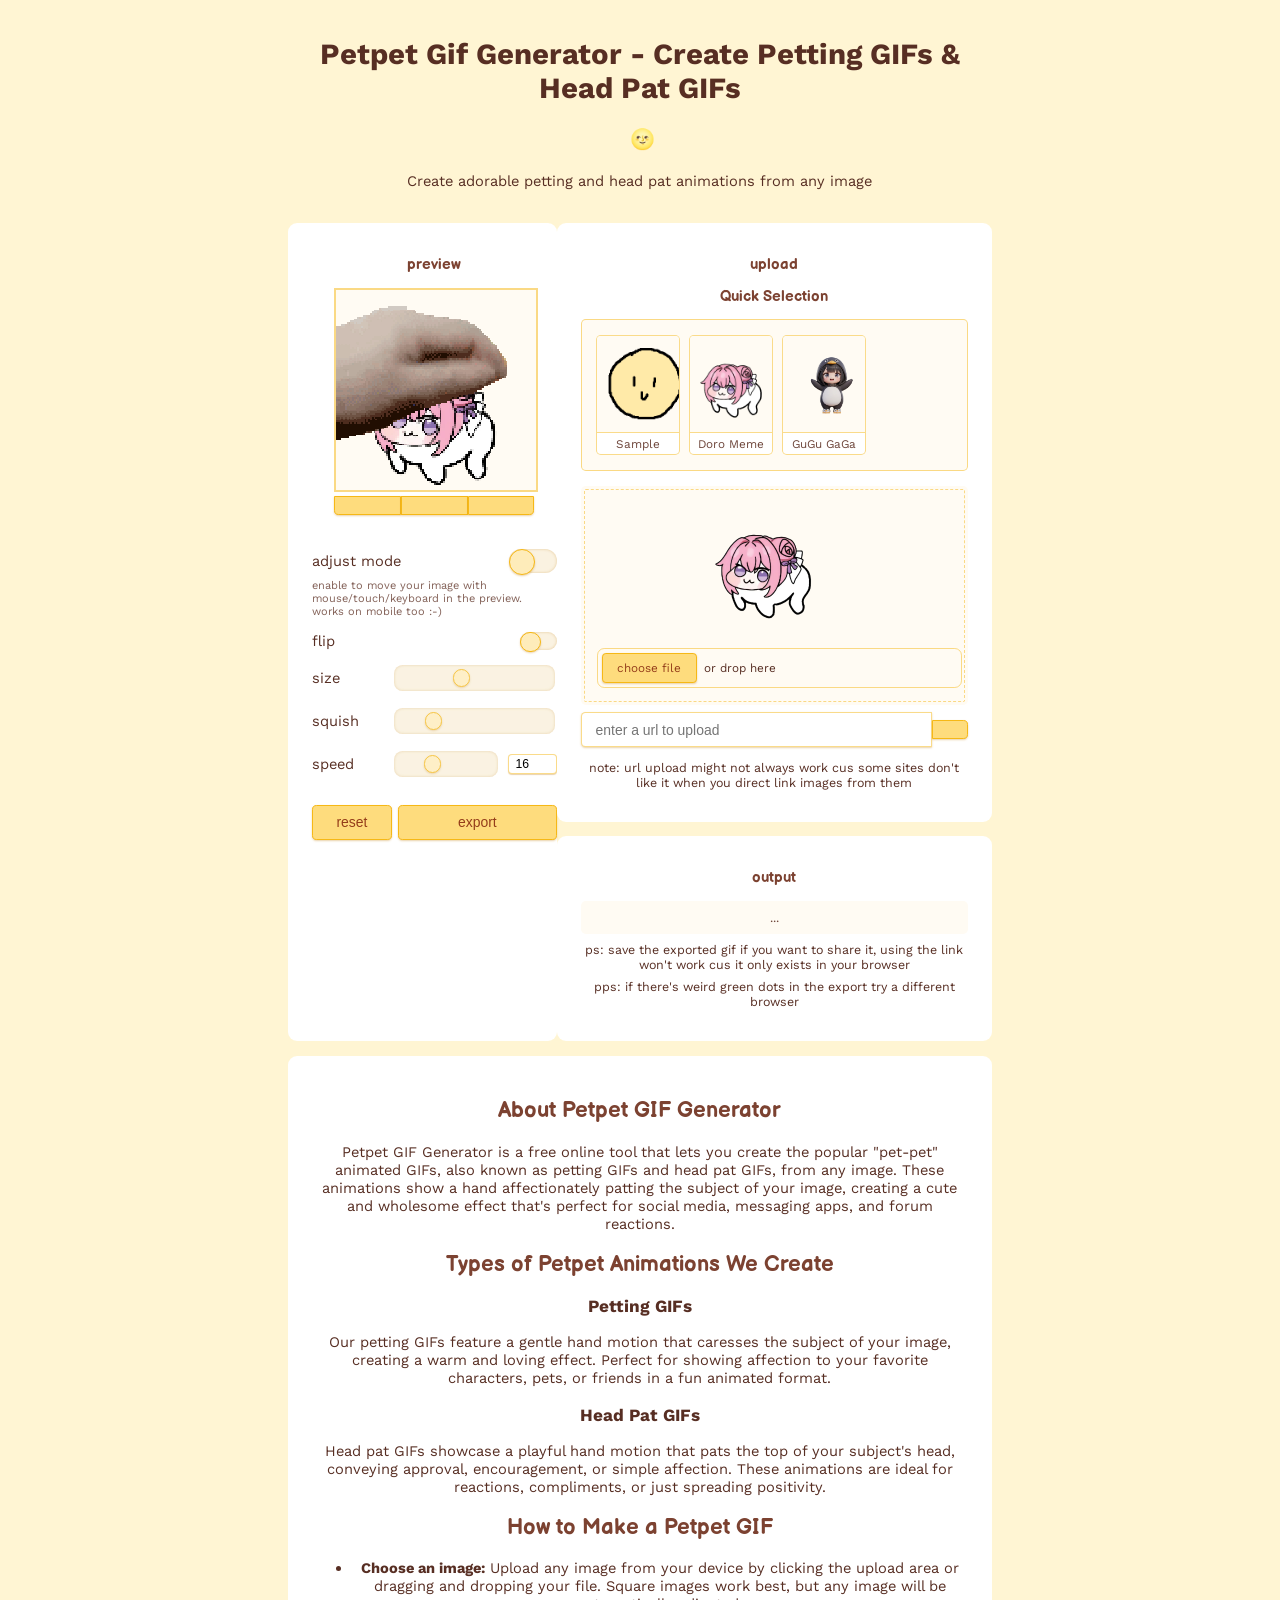
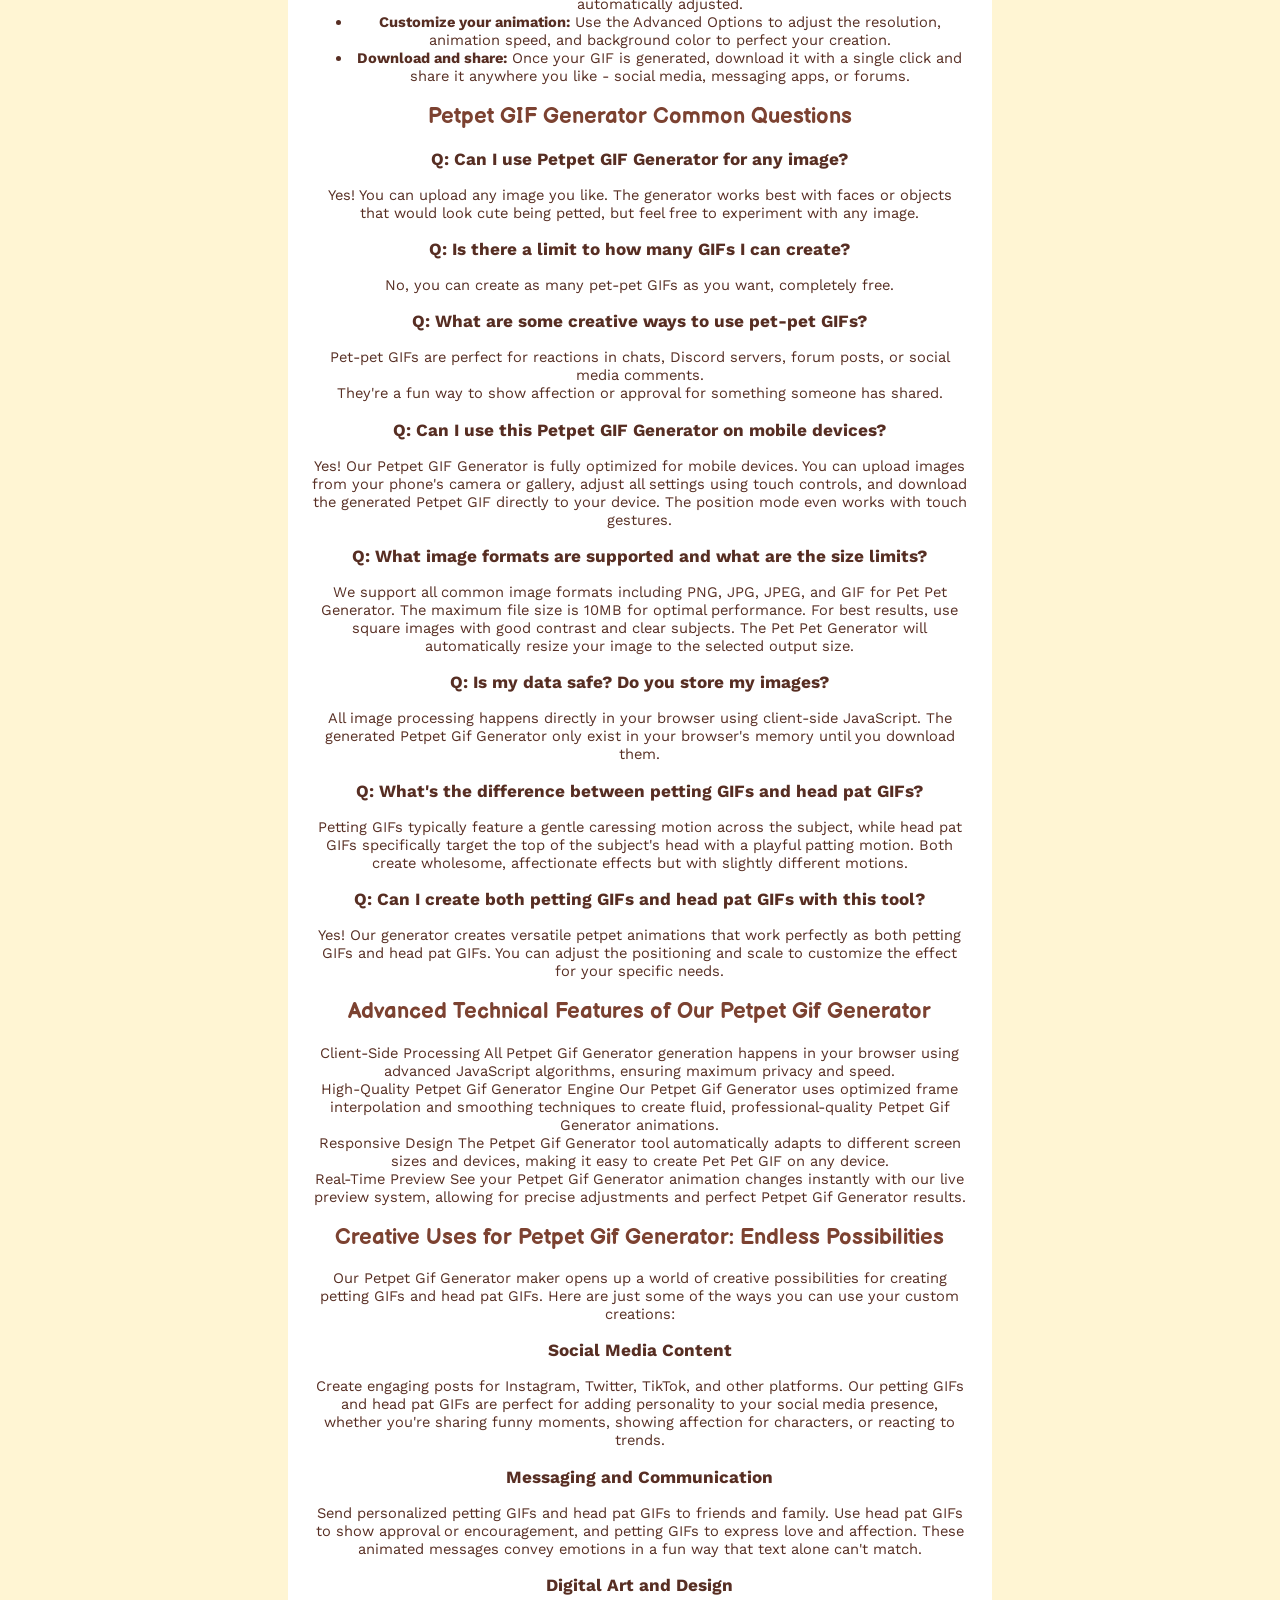
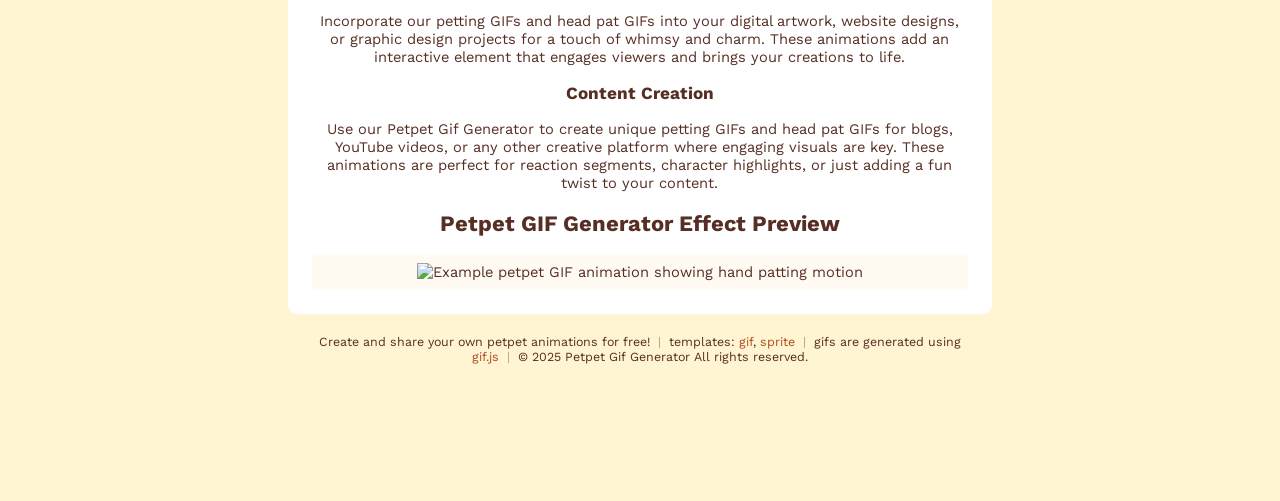
==== commit f913e690: "Refactor code structure for improved readability and maintainability" ====
--- a/index.html
+++ b/index.html
@@ -12,7 +12,7 @@
   <meta property="og:title" content="Petpet Gif Generator - Petting GIF & Head Pat GIF Maker">
   <meta property="og:type" content="website">
   <meta property="og:url" content="https://petpet-gif-generator.wwkejishe.top/">
-  <meta property="og:image" itemprop="image" content="https://www.wangdu.site/petpet/img/pet.png">
+  <meta property="og:image" itemprop="image" content="https://www.wangdu.site/petpet-gif-generator/img/pet.png">
   <meta property="og:description" itemprop="description"
     content="Petpet Gif Generator - Create adorable petting GIFs and head pat GIFs online. Upload any image and generate cute petting animations. Free, fast, and easy to use.">
   <title>Petpet Gif Generator - Create Petting GIFs & Head Pat GIFs</title>
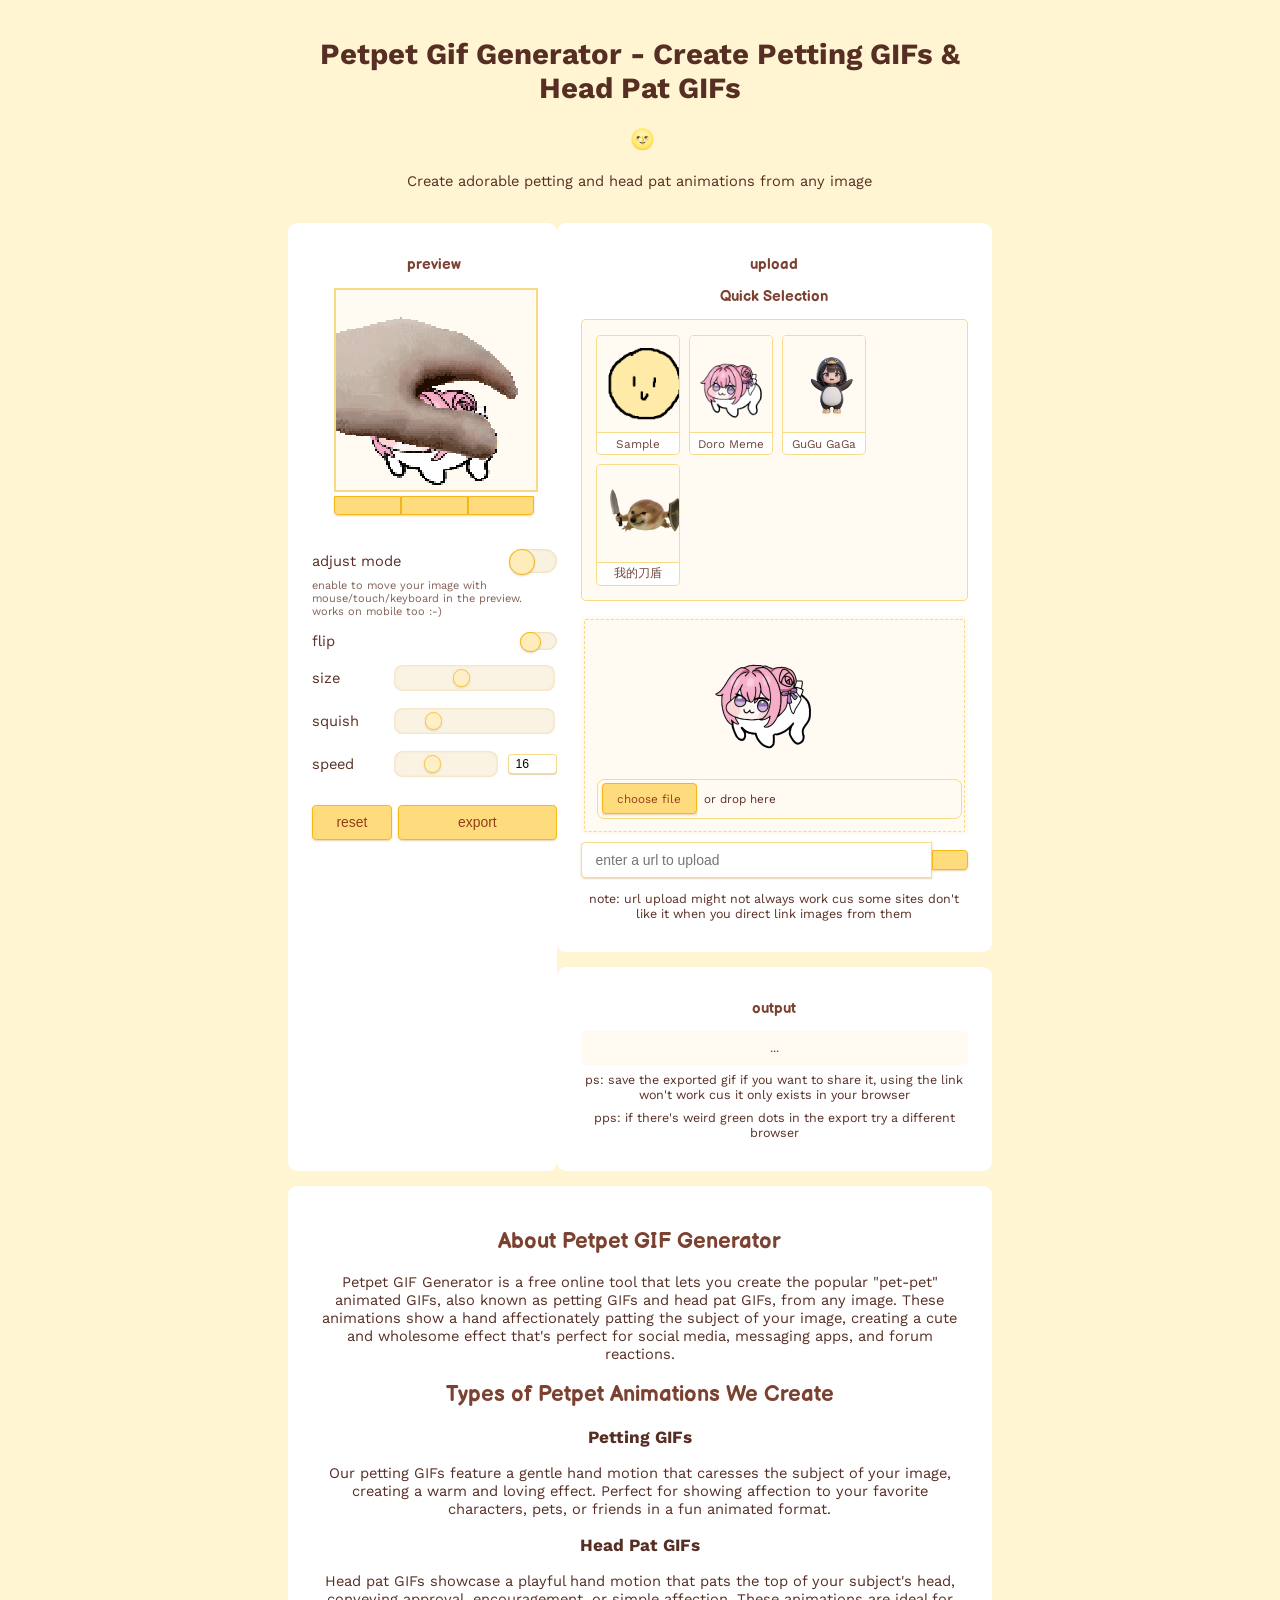
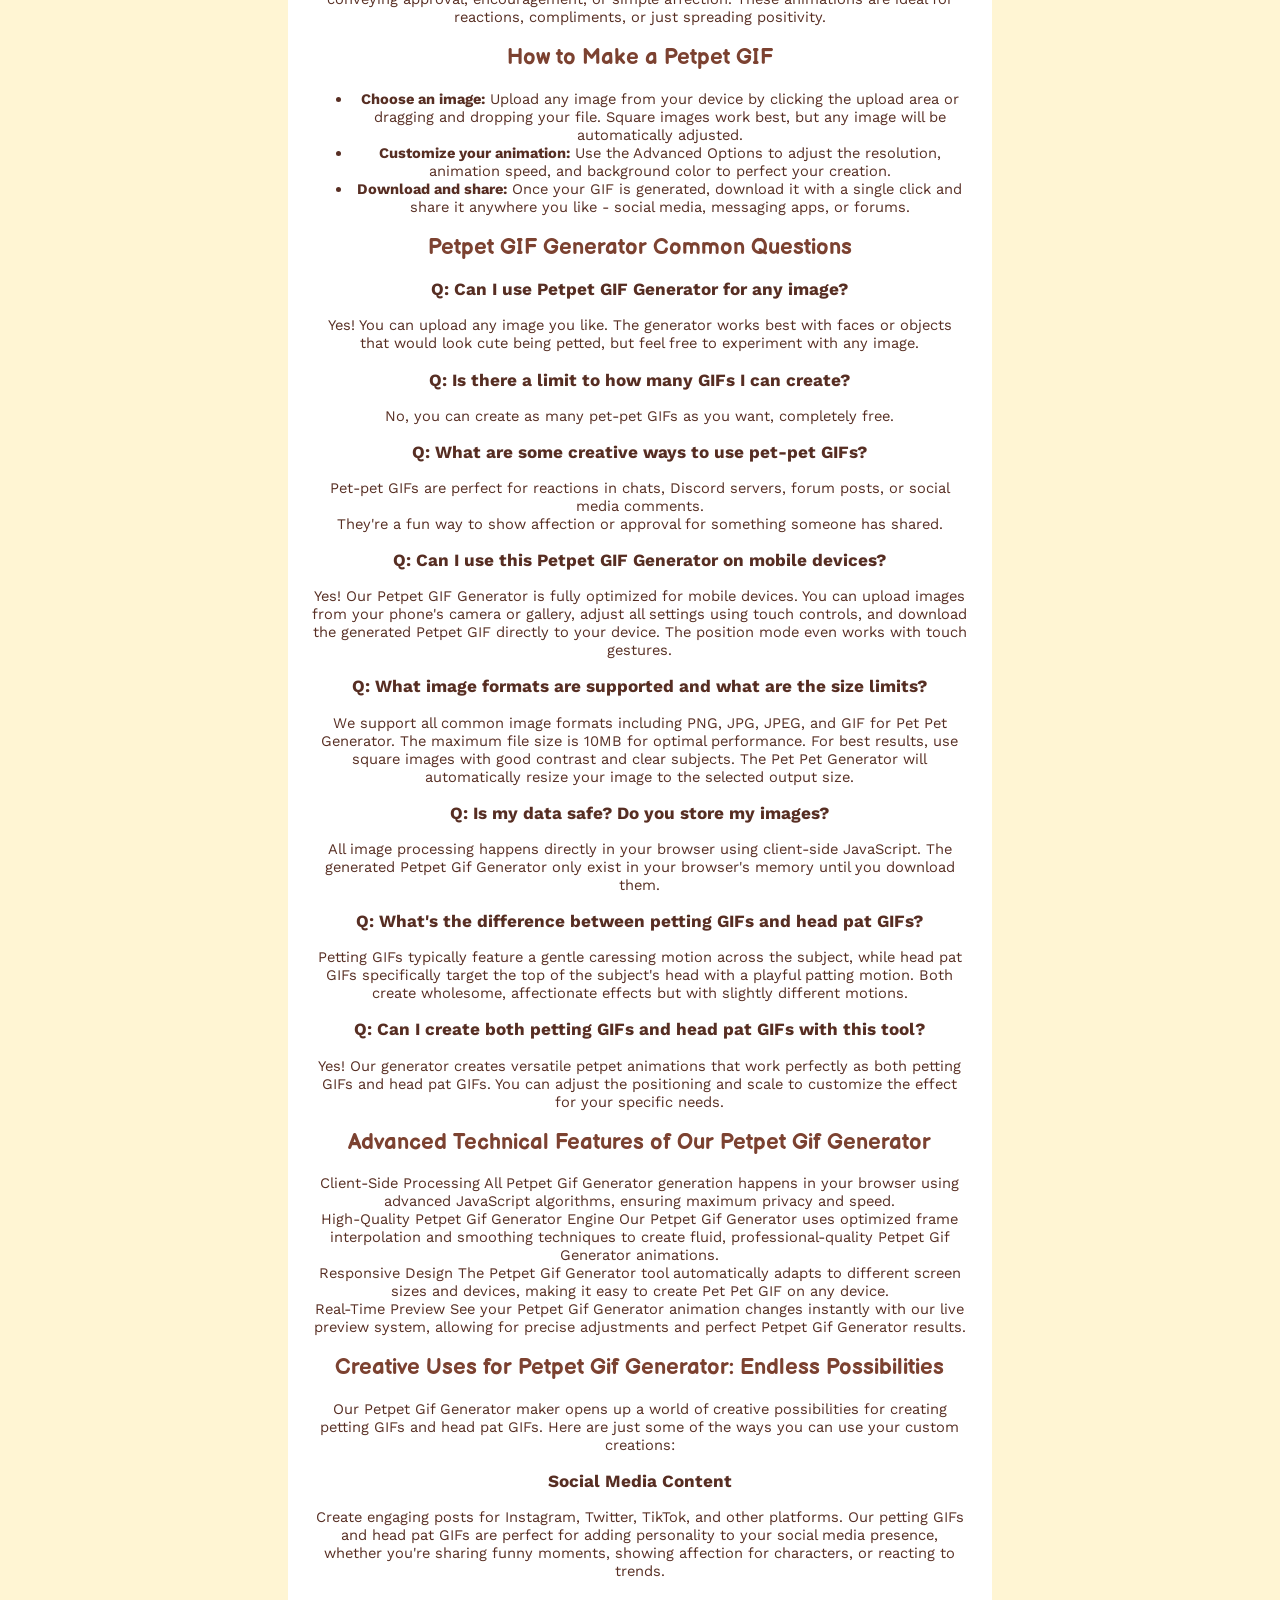
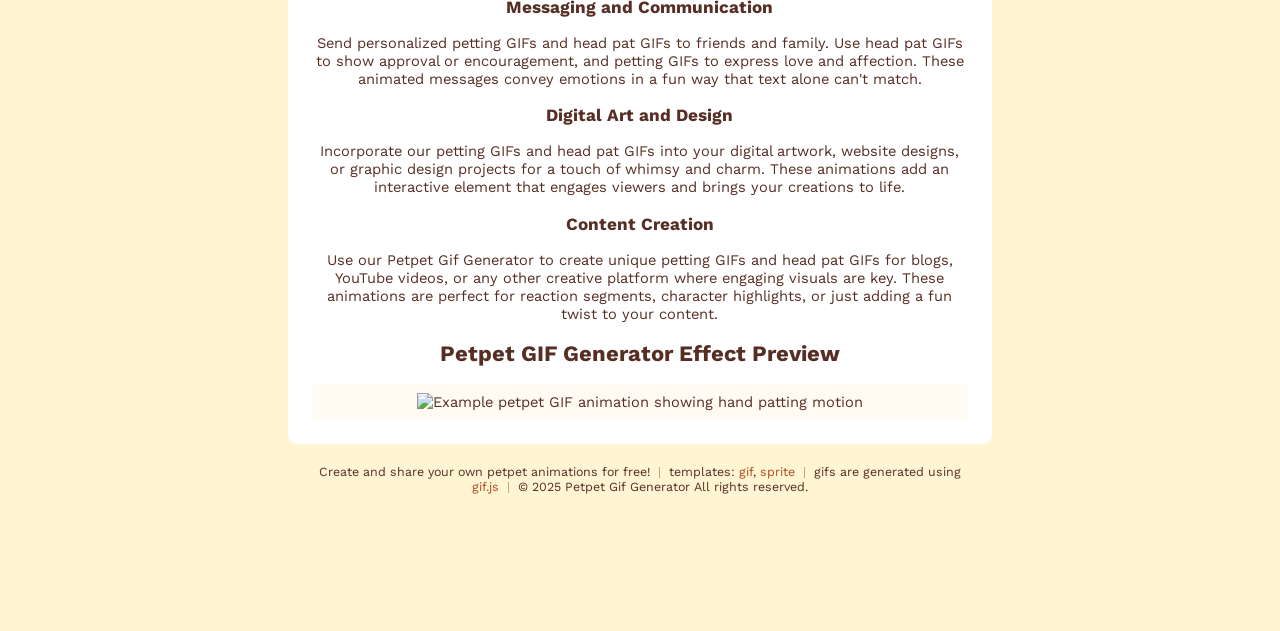
==== commit 99e4ceae: "2026年3月21日：增加我的刀盾图片" ====
--- a/index.html
+++ b/index.html
@@ -522,6 +522,12 @@
           </div>
           <div class="image-wall-desc">GuGu GaGa</div>
         </div>
+        <div class="image-wall-item" onclick="selectImage(this, './img/wodedaodun.png')">
+          <div class="image-wall-image">
+            <img src="./img/wodedaodun.png" alt="My sword and shield character for petpet GIF animation" loading="lazy">
+          </div>
+          <div class="image-wall-desc">我的刀盾</div>
+        </div>
       </div>
 
       <div class="upload-preview">
@@ -756,6 +762,29 @@
     function gtag(){dataLayer.push(arguments);}
     gtag('js', new Date());
     gtag('config', 'G-XXXXXXXXXX');
+    gtag('event', 'page_view', {
+      'page_location': 'https://petpet-gif-generator.wwkejishe.top/',
+      'page_title': 'Petpet GIF Generator - Create Petting GIFs & Head Pat GIFs',
+      'page_location': window.location.href
+    });
+  </script>
+
+  <!-- Domain Tracking Script -->
+  <script>
+    // Track which domain user is using
+    const currentDomain = window.location.hostname;
+    const isSubdomain = currentDomain === 'petpet-gif-generator.wwkejishe.top';
+
+    if (isSubdomain) {
+      // Subdomain specific tracking
+      console.log('User accessing subdomain');
+      if (typeof gtag !== 'undefined') {
+        gtag('event', 'subdomain_visit', {
+          'event_category': 'domain',
+          'event_label': currentDomain
+        });
+      }
+    }
   </script>
 
   <!-- Google AdSense -->
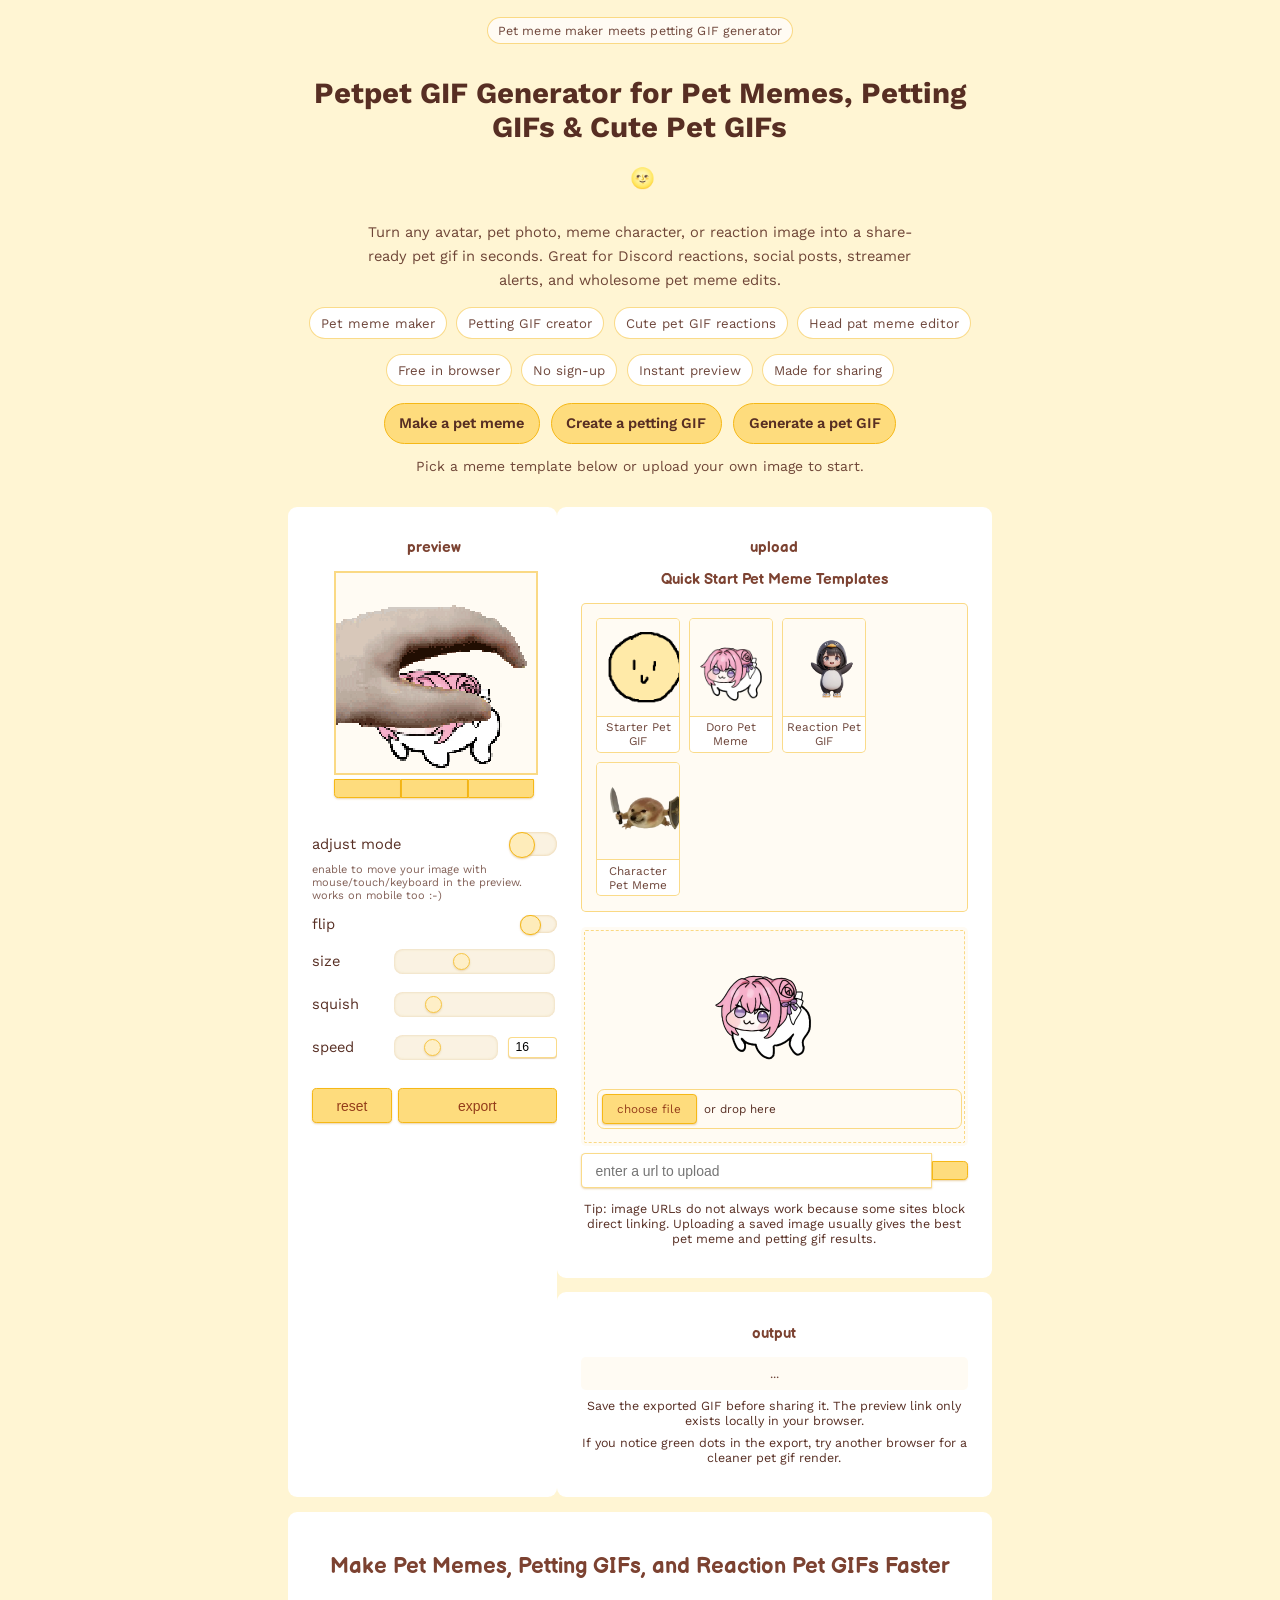
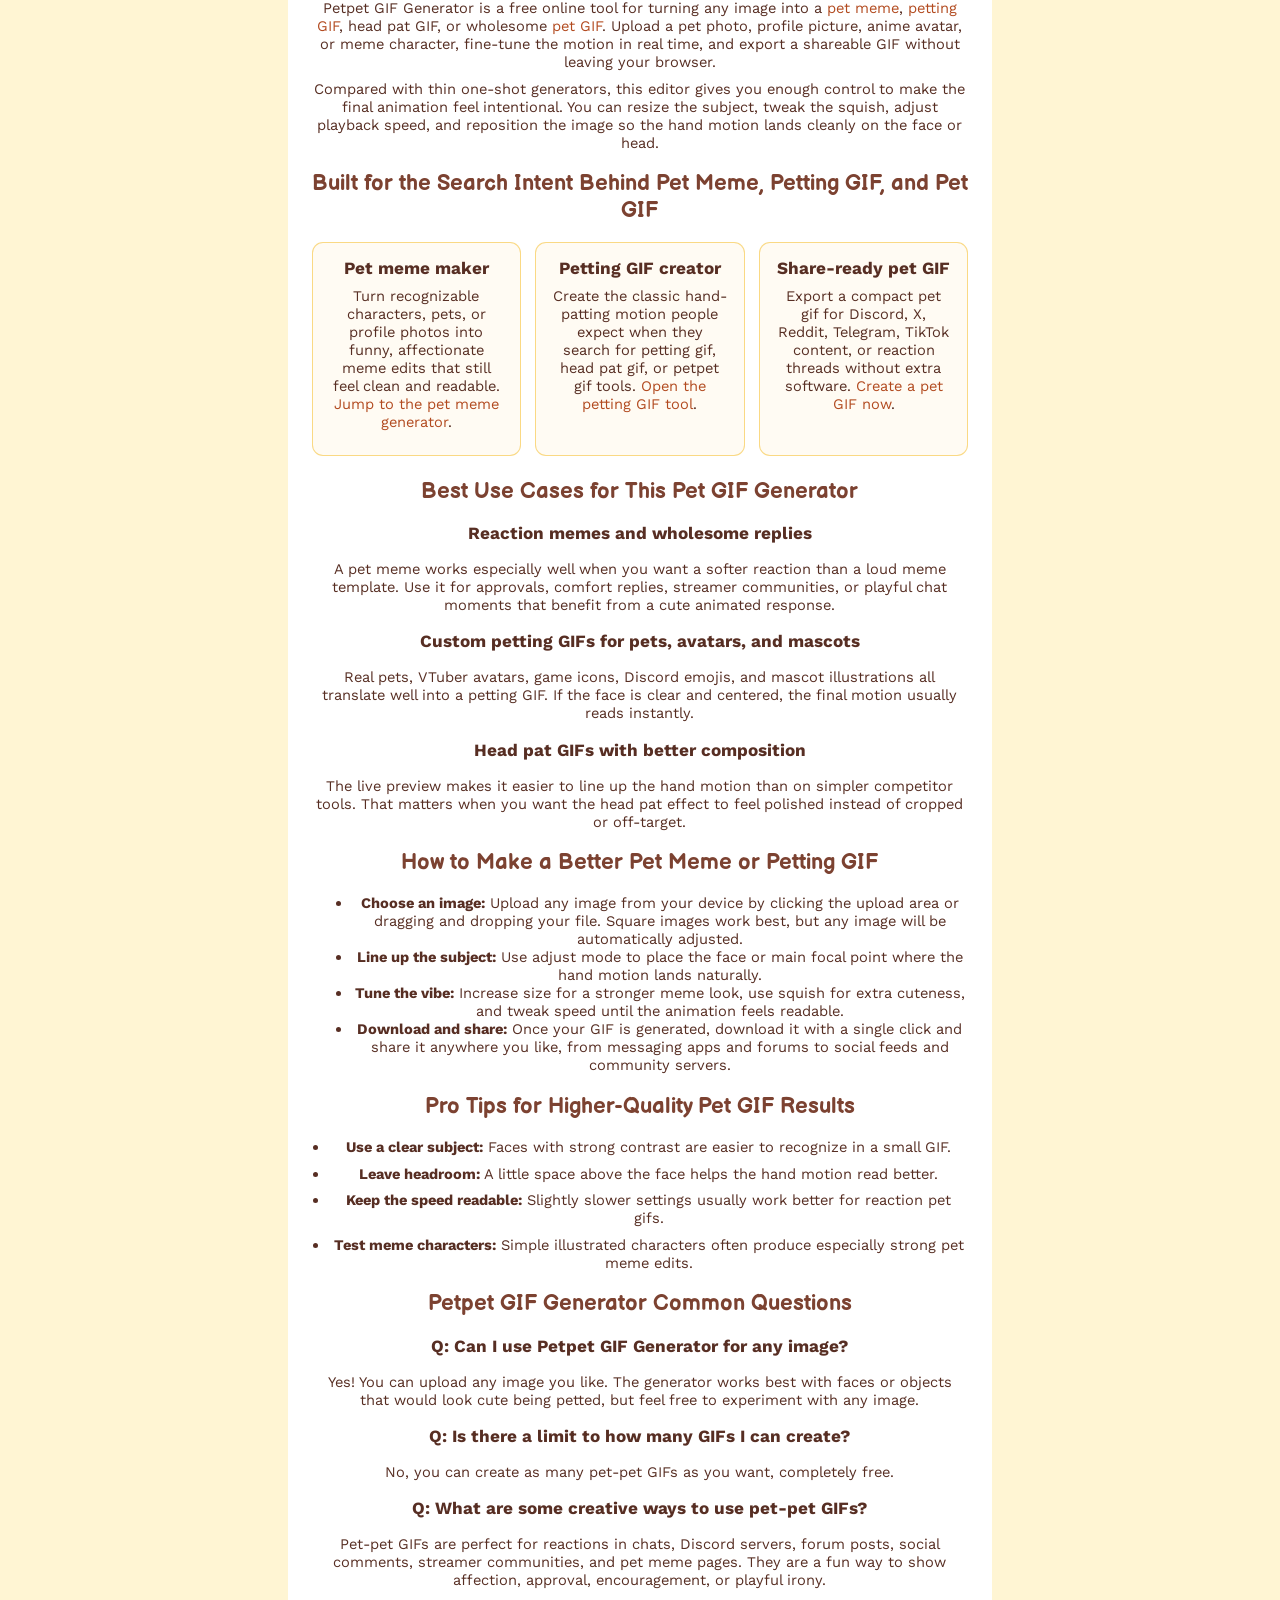
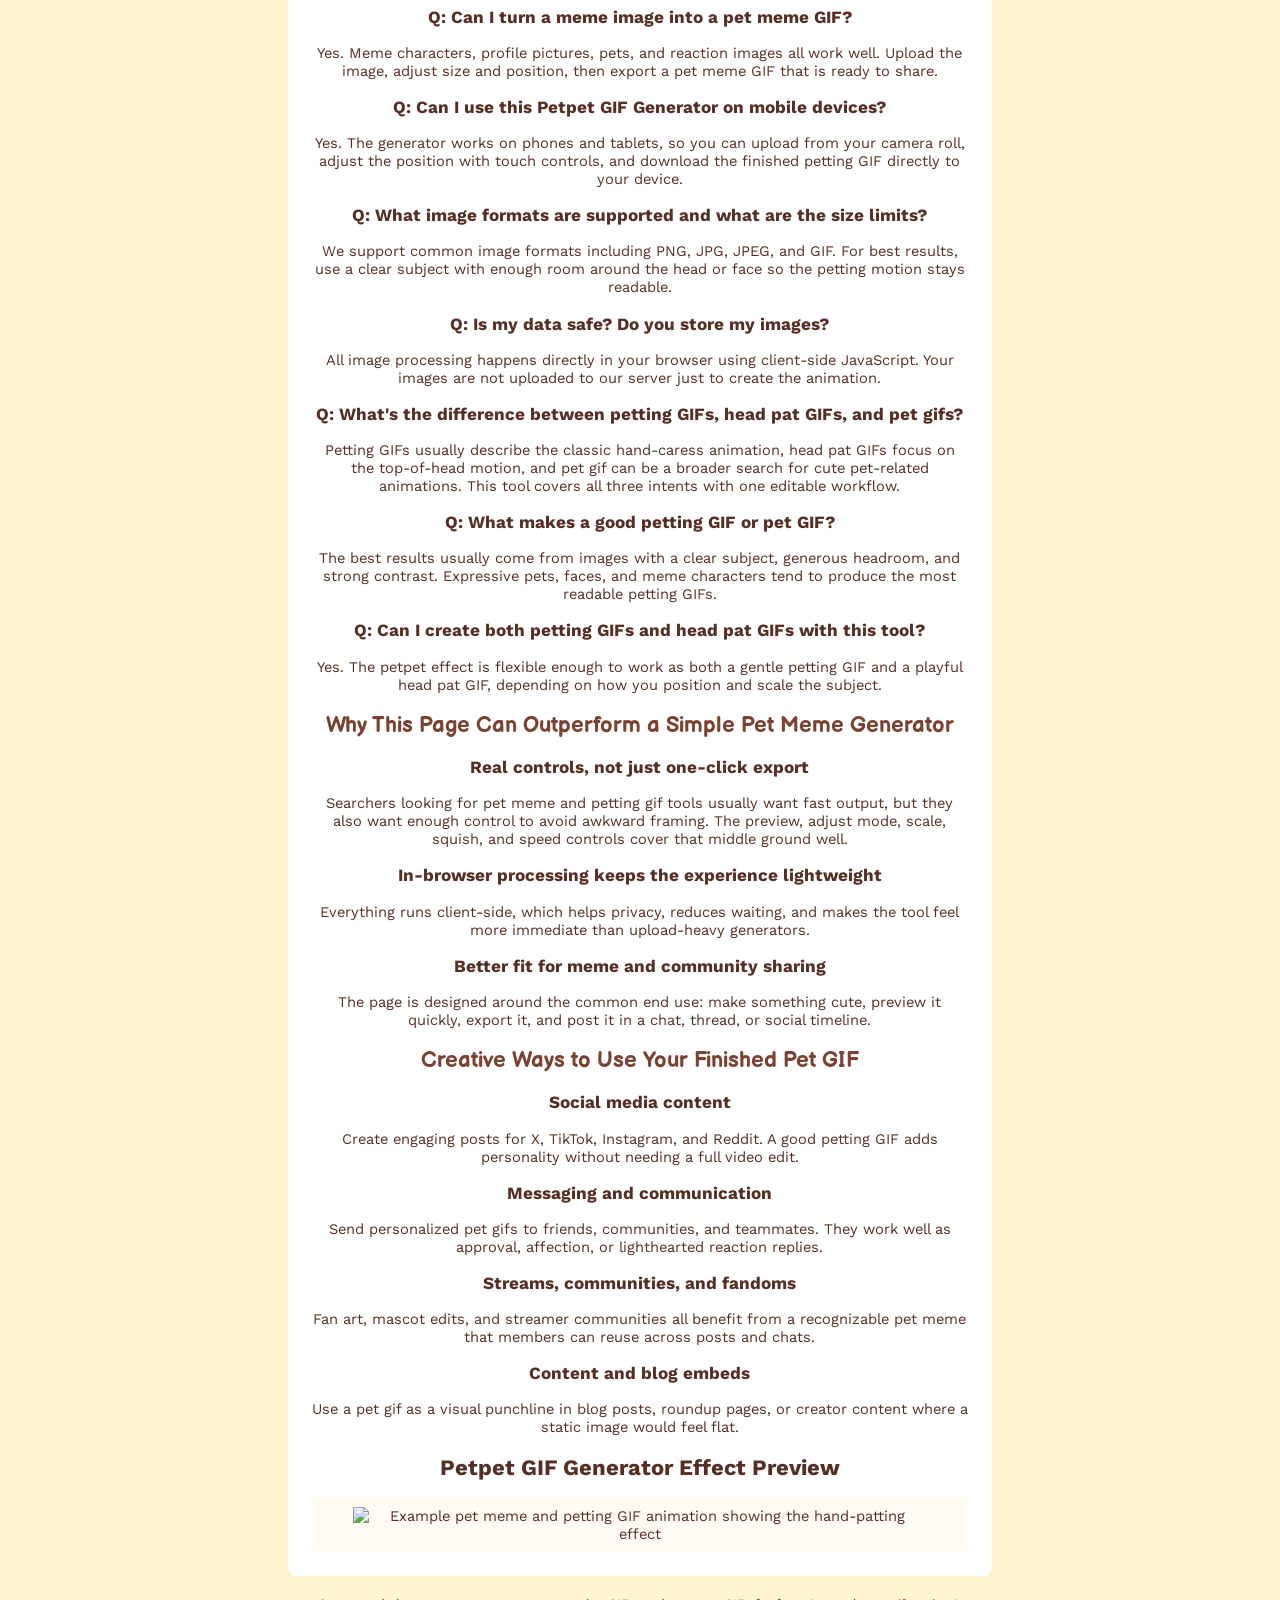
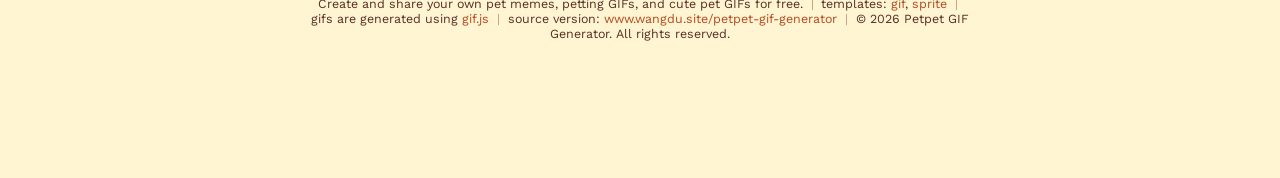
==== commit 5fa711d0: "2026年4月13日：新增新的关键词" ====
--- a/index.html
+++ b/index.html
@@ -7,15 +7,23 @@
 
   <meta name="viewport" content="width=device-width, initial-scale=1, minimum-scale=1, maximum-scale=1, user-scalable=no, viewport-fit=cover">
   <meta name="description"
-    content="Petpet Gif Generator - Create adorable petting GIFs and head pat GIFs online. Upload any image and generate cute petting animations. Free, fast, and easy to use.">
+    content="Create pet memes, petting GIFs, and cute pet GIF reactions online. Upload any image, tune the motion, and export a share-ready pet gif in seconds.">
+  <meta name="keywords"
+    content="pet meme, petting gif, pet gif, petpet gif generator, pet meme maker, petting gif maker, head pat gif">
   <meta name="theme-color" content="#ffeaa8">
-  <meta property="og:title" content="Petpet Gif Generator - Petting GIF & Head Pat GIF Maker">
+  <meta property="og:title" content="Petpet GIF Generator - Pet Memes, Petting GIFs & Pet GIFs">
   <meta property="og:type" content="website">
   <meta property="og:url" content="https://petpet-gif-generator.wwkejishe.top/">
-  <meta property="og:image" itemprop="image" content="https://www.wangdu.site/petpet-gif-generator/img/pet.png">
+  <meta property="og:image" itemprop="image" content="https://petpet-gif-generator.wwkejishe.top/img/pet.png">
   <meta property="og:description" itemprop="description"
-    content="Petpet Gif Generator - Create adorable petting GIFs and head pat GIFs online. Upload any image and generate cute petting animations. Free, fast, and easy to use.">
-  <title>Petpet Gif Generator - Create Petting GIFs & Head Pat GIFs</title>
+    content="Create pet memes, petting GIFs, and cute pet GIF reactions online. Upload any image, tune the motion, and export a share-ready pet gif in seconds.">
+  <meta property="og:site_name" content="Petpet GIF Generator">
+  <meta name="twitter:card" content="summary_large_image">
+  <meta name="twitter:title" content="Petpet GIF Generator - Pet Memes, Petting GIFs & Pet GIFs">
+  <meta name="twitter:description"
+    content="Make a pet meme, petting gif, or cute pet gif online with fast in-browser controls and instant export.">
+  <meta name="twitter:image" content="https://petpet-gif-generator.wwkejishe.top/img/pet.png">
+  <title>Petpet GIF Generator - Make Pet Memes, Petting GIFs & Pet GIFs</title>
   <link rel="canonical" href="https://petpet-gif-generator.wwkejishe.top/" />
   <link rel="icon" href="./img/favicon.ico">
 
@@ -34,17 +42,26 @@
   <link rel="icon" sizes="512x512" href="./img/favicon-512x512.png" type="image/png" />
   <link rel="manifest" href="./img/manifest.json" />
 
+  <link rel="sitemap" type="application/xml" href="https://petpet-gif-generator.wwkejishe.top/sitemap.xml" />
+
   <!-- WebApplication Schema -->
   <script type="application/ld+json">
   {
     "@context": "https://schema.org",
     "@type": "WebApplication",
     "name": "Petpet GIF Generator",
-    "description": "Create adorable petting GIFs and head pat animations from any image. Free, fast, and easy to use online tool.",
+    "description": "Create pet memes, petting GIFs, head pat GIFs, and cute pet GIF reactions from any image in your browser.",
     "url": "https://petpet-gif-generator.wwkejishe.top/",
-    "applicationCategory": "GameApplication",
+    "applicationCategory": "MultimediaApplication",
     "operatingSystem": "Any",
     "permissions": "storage",
+    "keywords": "pet meme, petting gif, pet gif, petpet gif generator, head pat gif",
+    "featureList": [
+      "Create pet memes and reaction GIFs online",
+      "Adjust size, squish, speed, and flip settings",
+      "Works with pet photos, avatars, and meme characters",
+      "Processes images locally in the browser"
+    ],
     "offers": {
       "@type": "Offer",
       "price": "0",
@@ -110,6 +127,81 @@
       padding: 0.618em 0.618em 1.25em;
     }
 
+    .hero-kicker {
+      display: inline-flex;
+      align-items: center;
+      gap: 0.4em;
+      padding: 0.38em 0.82em;
+      margin-bottom: 1em;
+      border-radius: 999px;
+      background: var(--preview-bg);
+      border: 1px solid var(--input-border);
+      color: var(--txt-light);
+      font-size: 0.85em;
+      letter-spacing: 0.01em;
+    }
+
+    .hero-subtitle {
+      max-width: 36rem;
+      margin: 0.85em auto 0;
+      color: var(--txt-light);
+      line-height: 1.65;
+    }
+
+    .intent-tags,
+    .feature-pills {
+      display: flex;
+      flex-wrap: wrap;
+      justify-content: center;
+      gap: 0.618em;
+      margin-top: 1em;
+    }
+
+    .intent-tag,
+    .feature-pill {
+      padding: 0.5em 0.85em;
+      border-radius: 999px;
+      border: 1px solid var(--input-border);
+      background: var(--input-bg);
+      color: var(--txt-light);
+      font-size: 0.9em;
+      line-height: 1.3;
+    }
+
+    .hero-note {
+      margin: 1em auto 0;
+      max-width: 34rem;
+      color: var(--txt-light);
+      font-size: 0.95em;
+    }
+
+    .jump-links {
+      display: flex;
+      flex-wrap: wrap;
+      justify-content: center;
+      gap: 0.75em;
+      margin-top: 1.15em;
+    }
+
+    .jump-link {
+      display: inline-flex;
+      align-items: center;
+      justify-content: center;
+      padding: 0.7em 1em;
+      border-radius: 999px;
+      border: 1px solid var(--btn-border);
+      background: var(--btn-bg);
+      color: var(--btn-txt);
+      text-decoration: none;
+      font-weight: 600;
+      transition: transform 0.2s ease, opacity 0.2s ease;
+    }
+
+    .jump-link:hover {
+      transform: translateY(-1px);
+      opacity: 0.92;
+    }
+
     .preview {
       grid-area: preview;
       border-top-left-radius: 0.618em;
@@ -272,10 +364,45 @@
       border-top: 1px solid var(--input-border);
     }
 
+    .intent-grid {
+      display: grid;
+      grid-template-columns: repeat(3, minmax(0, 1fr));
+      gap: 1em;
+      margin: 1.2em 0 1.5em;
+    }
+
+    .intent-card {
+      padding: 1em;
+      border-radius: 0.75em;
+      background: var(--preview-bg);
+      border: 1px solid var(--input-border);
+    }
+
+    .intent-card h3 {
+      margin-top: 0;
+      margin-bottom: 0.5em;
+    }
+
+    .pro-tips {
+      padding-left: 1.2em;
+    }
+
+    .pro-tips li + li {
+      margin-top: 0.6em;
+    }
+
+    #pet-pet-generator {
+      scroll-margin-top: 1.5rem;
+    }
+
     /* 移动端响应式 */
     @media only screen and (max-width: 40em) {
       .image-wall-item {
         width: calc(33.33% - 0.4em);
+      }
+
+      .intent-grid {
+        grid-template-columns: 1fr;
       }
     }
 
@@ -290,8 +417,8 @@
   {
     "@context": "https://schema.org",
     "@type": "HowTo",
-    "name": "How to Create a Petpet GIF",
-    "description": "Learn how to create adorable petting GIFs using our online generator",
+    "name": "How to Create a Pet Meme or Petting GIF",
+    "description": "Learn how to create adorable petting GIFs, pet memes, and cute pet GIF reactions using our online generator",
     "totalTime": "PT5M",
     "estimatedCost": {
       "@type": "MonetaryAmount",
@@ -319,19 +446,19 @@
         "@type": "HowToStep",
         "name": "Choose an image",
         "text": "Upload any image from your device by clicking the upload area or dragging and dropping your file. Square images work best, but any image will be automatically adjusted.",
-        "image": "https://petpet-gif-generator.wwkejishe.top/img/sprite.png"
+        "image": "https://www.wangdu.site/petpet-gif-generator/img/sprite.png"
       },
       {
         "@type": "HowToStep",
         "name": "Customize your animation",
         "text": "Use the preview controls to adjust the animation speed, size, squish factor, and flip options. Enable adjust mode to position your image manually.",
-        "image": "https://petpet-gif-generator.wwkejishe.top/img/preview-controls.png"
+        "image": "https://www.wangdu.site/petpet-gif-generator/img/preview-controls.png"
       },
       {
         "@type": "HowToStep",
         "name": "Export your GIF",
         "text": "Click the export button to generate and download your petpet GIF. The animation will be optimized for web sharing.",
-        "image": "https://petpet-gif-generator.wwkejishe.top/img/export-button.png"
+        "image": "https://www.wangdu.site/petpet-gif-generator/img/export-button.png"
       }
     ]
   }
@@ -390,6 +517,22 @@
           "@type": "Answer",
           "text": "All image processing happens directly in your browser using client-side JavaScript. The generated GIFs only exist in your browser's memory until you download them."
         }
+      },
+      {
+        "@type": "Question",
+        "name": "Can I turn a meme image into a pet meme GIF?",
+        "acceptedAnswer": {
+          "@type": "Answer",
+          "text": "Yes. Meme characters, profile pictures, pets, and reaction images all work well. Upload the image, adjust size and position, then export a pet meme GIF that is ready to share."
+        }
+      },
+      {
+        "@type": "Question",
+        "name": "What makes a good petting GIF or pet GIF?",
+        "acceptedAnswer": {
+          "@type": "Answer",
+          "text": "The best results usually come from images with a clear subject, generous headroom, and strong contrast. Faces, cute pets, and expressive meme characters tend to produce the most readable petting GIFs."
+        }
       }
     ]
   }
@@ -426,14 +569,36 @@
 <body>
   <main class="grid">
     <header class="header">
-      <h1>Petpet Gif Generator - Create Petting GIFs & Head Pat GIFs</h1>
+      <div class="hero-kicker">Pet meme maker meets petting GIF generator</div>
+      <h1>Petpet GIF Generator for Pet Memes, Petting GIFs & Cute Pet GIFs</h1>
       <div class="heading">
         <input type="checkbox" id="color-theme" title="toggle theme">
       </div>
-      <div>Create adorable petting and head pat animations from any image</div>
+      <p class="hero-subtitle">
+        Turn any avatar, pet photo, meme character, or reaction image into a share-ready pet gif in seconds. Great for
+        Discord reactions, social posts, streamer alerts, and wholesome pet meme edits.
+      </p>
+      <div class="intent-tags" aria-label="Popular pet gif use cases">
+        <span class="intent-tag">Pet meme maker</span>
+        <span class="intent-tag">Petting GIF creator</span>
+        <span class="intent-tag">Cute pet GIF reactions</span>
+        <span class="intent-tag">Head pat meme editor</span>
+      </div>
+      <div class="feature-pills" aria-label="Key product benefits">
+        <span class="feature-pill">Free in browser</span>
+        <span class="feature-pill">No sign-up</span>
+        <span class="feature-pill">Instant preview</span>
+        <span class="feature-pill">Made for sharing</span>
+      </div>
+      <div class="jump-links" aria-label="Jump to generator links">
+        <a class="jump-link" href="#pet-pet-generator">Make a pet meme</a>
+        <a class="jump-link" href="#pet-pet-generator">Create a petting GIF</a>
+        <a class="jump-link" href="#pet-pet-generator">Generate a pet GIF</a>
+      </div>
+      <p class="hero-note">Pick a meme template below or upload your own image to start.</p>
     </header>
 
-    <section class="preview content">
+    <section class="preview content" id="pet-pet-generator">
       <div class="content-heading">preview</div>
       <div class="preview-canvas">
         <canvas height="112" width="112" id="canvas" class="canvas" tabindex="1"></canvas>
@@ -502,31 +667,31 @@
       <div class="content-heading">upload</div>
 
       <!-- 图片墙 -->
-      <div class="content-heading">Quick Selection</div>
+      <div class="content-heading">Quick Start Pet Meme Templates</div>
       <div class="image-wall">
         <div class="image-wall-item" onclick="selectImage(this, './img/sample.png')">
           <div class="image-wall-image">
             <img src="./img/sample.png" alt="Sample character image for petpet GIF generation" loading="lazy">
           </div>
-          <div class="image-wall-desc">Sample</div>
+          <div class="image-wall-desc">Starter Pet GIF</div>
         </div>
         <div class="image-wall-item" onclick="selectImage(this, './img/doro-meme.png')">
           <div class="image-wall-image">
             <img src="./img/doro-meme.png" alt="Doro meme character for petpet GIF animation" loading="lazy">
           </div>
-          <div class="image-wall-desc">Doro Meme</div>
+          <div class="image-wall-desc">Doro Pet Meme</div>
         </div>
         <div class="image-wall-item" onclick="selectImage(this, './img/gugugaga.png')">
           <div class="image-wall-image">
             <img src="./img/gugugaga.png" alt="GuGu GaGa meme character for petpet GIF animation" loading="lazy">
           </div>
-          <div class="image-wall-desc">GuGu GaGa</div>
+          <div class="image-wall-desc">Reaction Pet GIF</div>
         </div>
         <div class="image-wall-item" onclick="selectImage(this, './img/wodedaodun.png')">
           <div class="image-wall-image">
             <img src="./img/wodedaodun.png" alt="My sword and shield character for petpet GIF animation" loading="lazy">
           </div>
-          <div class="image-wall-desc">我的刀盾</div>
+          <div class="image-wall-desc">Character Pet Meme</div>
         </div>
       </div>
 
@@ -550,9 +715,8 @@
               class="jam jam-upload"></i></button>
         </div>
         <p id="uploadError" class="error-message"></p>
-        <p class="help">note: url upload might not always <a data-href="https://t.co/PLJtS6mKmO" target="_blank"
-            class="e" href="https://t.co/PLJtS6mKmO">work</a> cus some sites don't like it when you direct link images
-          from them</p>
+        <p class="help">Tip: image URLs do not always work because some sites block direct linking. Uploading a
+          saved image usually gives the best pet meme and petting gif results.</p>
       </div>
     </section>
 
@@ -562,49 +726,92 @@
         <img width="112" height="112" class="preview-image" id="result">
         <div class="help output-info" id="info">...</div>
       </figure>
-      <p class="help">
-        ps: save the exported
-        gif if you want to share it, using the link won't work cus it only exists in your browser
-      </p>
-      <p class="help">pps: if there's weird green dots in the export try a different browser</p>
+      <p class="help">Save the exported GIF before sharing it. The preview link only exists locally in your browser.</p>
+      <p class="help">If you notice green dots in the export, try another browser for a cleaner pet gif render.</p>
     </section>
 
     <section class="content">
       <div class="content-heading">
-        <h2>About Petpet GIF Generator</h2>
+        <h2>Make Pet Memes, Petting GIFs, and Reaction Pet GIFs Faster</h2>
       </div>
       <p>
-        Petpet GIF Generator is a free online tool that lets you create the popular "pet-pet" animated GIFs, also known as petting GIFs and head pat GIFs, from any
-        image. These animations show a hand affectionately patting the subject of your image, creating a cute and
-        wholesome effect that's perfect for social media, messaging apps, and forum reactions.
+        Petpet GIF Generator is a free online tool for turning any image into a <a href="#pet-pet-generator">pet meme</a>,
+        <a href="#pet-pet-generator">petting GIF</a>, head pat GIF, or wholesome <a href="#pet-pet-generator">pet GIF</a>.
+        Upload a pet photo, profile picture, anime avatar, or meme character, fine-tune the motion in real time, and
+        export a shareable GIF without leaving your browser.
       </p>
+      <p>
+        Compared with thin one-shot generators, this editor gives you enough control to make the final animation feel
+        intentional. You can resize the subject, tweak the squish, adjust playback speed, and reposition the image so
+        the hand motion lands cleanly on the face or head.
+      </p>
 
       <div class="content-heading">
-        <h2>Types of Petpet Animations We Create</h2>
+        <h2>Built for the Search Intent Behind Pet Meme, Petting GIF, and Pet GIF</h2>
+      </div>
+      <div class="intent-grid">
+        <article class="intent-card">
+          <h3>Pet meme maker</h3>
+          <p>Turn recognizable characters, pets, or profile photos into funny, affectionate meme edits that still feel clean and readable. <a href="#pet-pet-generator">Jump to the pet meme generator</a>.</p>
+        </article>
+        <article class="intent-card">
+          <h3>Petting GIF creator</h3>
+          <p>Create the classic hand-patting motion people expect when they search for petting gif, head pat gif, or petpet gif tools. <a href="#pet-pet-generator">Open the petting GIF tool</a>.</p>
+        </article>
+        <article class="intent-card">
+          <h3>Share-ready pet GIF</h3>
+          <p>Export a compact pet gif for Discord, X, Reddit, Telegram, TikTok content, or reaction threads without extra software. <a href="#pet-pet-generator">Create a pet GIF now</a>.</p>
+        </article>
+      </div>
+
+      <div class="content-heading">
+        <h2>Best Use Cases for This Pet GIF Generator</h2>
       </div>
       <div class="content-item">
-        <h3>Petting GIFs</h3>
-        <p>
-          Our petting GIFs feature a gentle hand motion that caresses the subject of your image, creating a warm and loving effect. Perfect for showing affection to your favorite characters, pets, or friends in a fun animated format.
+        <h3>Reaction memes and wholesome replies</h3>
+        <p>
+          A pet meme works especially well when you want a softer reaction than a loud meme template. Use it for
+          approvals, comfort replies, streamer communities, or playful chat moments that benefit from a cute animated
+          response.
         </p>
       </div>
       <div class="content-item">
-        <h3>Head Pat GIFs</h3>
-        <p>
-          Head pat GIFs showcase a playful hand motion that pats the top of your subject's head, conveying approval, encouragement, or simple affection. These animations are ideal for reactions, compliments, or just spreading positivity.
+        <h3>Custom petting GIFs for pets, avatars, and mascots</h3>
+        <p>
+          Real pets, VTuber avatars, game icons, Discord emojis, and mascot illustrations all translate well into a
+          petting GIF. If the face is clear and centered, the final motion usually reads instantly.
+        </p>
+      </div>
+      <div class="content-item">
+        <h3>Head pat GIFs with better composition</h3>
+        <p>
+          The live preview makes it easier to line up the hand motion than on simpler competitor tools. That matters
+          when you want the head pat effect to feel polished instead of cropped or off-target.
         </p>
       </div>
 
       <div class="content-heading">
-        <h2>How to Make a Petpet GIF</h2>
+        <h2>How to Make a Better Pet Meme or Petting GIF</h2>
       </div>
       <ul>
         <li><strong>Choose an image:</strong> Upload any image from your device by clicking the upload area or dragging
           and dropping your file. Square images work best, but any image will be automatically adjusted.</li>
-        <li><strong>Customize your animation:</strong> Use the Advanced Options to adjust the resolution, animation
-          speed, and background color to perfect your creation.</li>
+        <li><strong>Line up the subject:</strong> Use adjust mode to place the face or main focal point where the hand
+          motion lands naturally.</li>
+        <li><strong>Tune the vibe:</strong> Increase size for a stronger meme look, use squish for extra cuteness, and
+          tweak speed until the animation feels readable.</li>
         <li><strong>Download and share:</strong> Once your GIF is generated, download it with a single click and share
-          it anywhere you like - social media, messaging apps, or forums.</li>
+          it anywhere you like, from messaging apps and forums to social feeds and community servers.</li>
+      </ul>
+
+      <div class="content-heading">
+        <h2>Pro Tips for Higher-Quality Pet GIF Results</h2>
+      </div>
+      <ul class="pro-tips">
+        <li><strong>Use a clear subject:</strong> Faces with strong contrast are easier to recognize in a small GIF.</li>
+        <li><strong>Leave headroom:</strong> A little space above the face helps the hand motion read better.</li>
+        <li><strong>Keep the speed readable:</strong> Slightly slower settings usually work better for reaction pet gifs.</li>
+        <li><strong>Test meme characters:</strong> Simple illustrated characters often produce especially strong pet meme edits.</li>
       </ul>
 
       <div class="content-heading">
@@ -622,108 +829,113 @@
 
       <div class="faq-item">
         <h3>Q: What are some creative ways to use pet-pet GIFs?</h3>
-        <p>Pet-pet GIFs are perfect for reactions in chats, Discord servers, forum posts, or social media
-          comments.<br />
-          They're a fun way to show affection or approval for something someone has shared.
-        </p>
+        <p>Pet-pet GIFs are perfect for reactions in chats, Discord servers, forum posts, social comments, streamer
+          communities, and pet meme pages. They are a fun way to show affection, approval, encouragement, or playful
+          irony.</p>
       </div>
       <div class="faq-item">
-        <h3>
-          Q: Can I use this Petpet GIF Generator on mobile devices?
-        </h3>
-        <p>
-          Yes! Our Petpet GIF Generator is fully optimized for mobile devices. You can upload images from your phone's
-          camera or gallery, adjust all settings using touch controls, and download the generated Petpet GIF directly to
-          your device. The position mode even works with touch gestures.
+        <h3>Q: Can I turn a meme image into a pet meme GIF?</h3>
+        <p>
+          Yes. Meme characters, profile pictures, pets, and reaction images all work well. Upload the image, adjust
+          size and position, then export a pet meme GIF that is ready to share.
         </p>
       </div>
       <div class="faq-item">
-        <h3>
-          Q: What image formats are supported and what are the size limits?
-        </h3>
-        <p>
-          We support all common image formats including PNG, JPG, JPEG, and GIF for Pet Pet Generator. The maximum file
-          size is 10MB for optimal performance. For best results, use square images with good contrast and clear
-          subjects. The Pet Pet Generator will automatically resize your image to the selected output size.
+        <h3>Q: Can I use this Petpet GIF Generator on mobile devices?</h3>
+        <p>
+          Yes. The generator works on phones and tablets, so you can upload from your camera roll, adjust the position
+          with touch controls, and download the finished petting GIF directly to your device.
         </p>
       </div>
       <div class="faq-item">
-        <h3>
-          Q: Is my data safe? Do you store my images?
-        </h3>
-        <p>
-          All image processing happens directly in your browser using client-side JavaScript. The generated Petpet Gif Generator
-          only exist in your browser's memory until you download them.
+        <h3>Q: What image formats are supported and what are the size limits?</h3>
+        <p>
+          We support common image formats including PNG, JPG, JPEG, and GIF. For best results, use a clear subject with
+          enough room around the head or face so the petting motion stays readable.
         </p>
       </div>
       <div class="faq-item">
-        <h3>
-          Q: What's the difference between petting GIFs and head pat GIFs?
-        </h3>
-        <p>
-          Petting GIFs typically feature a gentle caressing motion across the subject, while head pat GIFs specifically target the top of the subject's head with a playful patting motion. Both create wholesome, affectionate effects but with slightly different motions.
+        <h3>Q: Is my data safe? Do you store my images?</h3>
+        <p>
+          All image processing happens directly in your browser using client-side JavaScript. Your images are not
+          uploaded to our server just to create the animation.
         </p>
       </div>
       <div class="faq-item">
-        <h3>
-          Q: Can I create both petting GIFs and head pat GIFs with this tool?
-        </h3>
-        <p>
-          Yes! Our generator creates versatile petpet animations that work perfectly as both petting GIFs and head pat GIFs. You can adjust the positioning and scale to customize the effect for your specific needs.
-        </p>
-      </div>
-
-       <div class="content-heading">
-        <h2>Advanced Technical Features of Our Petpet Gif Generator</h2>
+        <h3>Q: What's the difference between petting GIFs, head pat GIFs, and pet gifs?</h3>
+        <p>
+          Petting GIFs usually describe the classic hand-caress animation, head pat GIFs focus on the top-of-head
+          motion, and pet gif can be a broader search for cute pet-related animations. This tool covers all three
+          intents with one editable workflow.
+        </p>
+      </div>
+      <div class="faq-item">
+        <h3>Q: What makes a good petting GIF or pet GIF?</h3>
+        <p>
+          The best results usually come from images with a clear subject, generous headroom, and strong contrast.
+          Expressive pets, faces, and meme characters tend to produce the most readable petting GIFs.
+        </p>
+      </div>
+      <div class="faq-item">
+        <h3>Q: Can I create both petting GIFs and head pat GIFs with this tool?</h3>
+        <p>
+          Yes. The petpet effect is flexible enough to work as both a gentle petting GIF and a playful head pat GIF,
+          depending on how you position and scale the subject.
+        </p>
+      </div>
+
+      <div class="content-heading">
+        <h2>Why This Page Can Outperform a Simple Pet Meme Generator</h2>
       </div>
       <div class="content-item">
-        Client-Side Processing
-        All Petpet Gif Generator generation happens in your browser using advanced JavaScript algorithms, ensuring maximum
-        privacy and speed.
-      </div>
-
+        <h3>Real controls, not just one-click export</h3>
+        <p>
+          Searchers looking for pet meme and petting gif tools usually want fast output, but they also want enough
+          control to avoid awkward framing. The preview, adjust mode, scale, squish, and speed controls cover that
+          middle ground well.
+        </p>
+      </div>
       <div class="content-item">
-        High-Quality Petpet Gif Generator Engine
-        Our Petpet Gif Generator uses optimized frame interpolation and smoothing techniques to create fluid,
-        professional-quality Petpet Gif Generator animations.
-      </div>
-
+        <h3>In-browser processing keeps the experience lightweight</h3>
+        <p>
+          Everything runs client-side, which helps privacy, reduces waiting, and makes the tool feel more immediate than
+          upload-heavy generators.
+        </p>
+      </div>
       <div class="content-item">
-        Responsive Design
-        The Petpet Gif Generator tool automatically adapts to different screen sizes and devices, making it easy to create Pet
-        Pet GIF on any device.
-      </div>
-
+        <h3>Better fit for meme and community sharing</h3>
+        <p>
+          The page is designed around the common end use: make something cute, preview it quickly, export it, and post
+          it in a chat, thread, or social timeline.
+        </p>
+      </div>
+
+      <div class="content-heading">
+        <h2>Creative Ways to Use Your Finished Pet GIF</h2>
+      </div>
       <div class="content-item">
-        Real-Time Preview
-        See your Petpet Gif Generator animation changes instantly with our live preview system, allowing for precise adjustments
-        and perfect Petpet Gif Generator results.
-      </div>
-
-      <div class="content-heading">
-        <h2>Creative Uses for Petpet Gif Generator: Endless Possibilities</h2>
-      </div>
-      <div class="content-item">
-        Our Petpet Gif Generator maker opens up a world of creative possibilities for creating petting GIFs and head pat GIFs. Here are just some of the ways you can use your custom creations:
-
-        <h3>Social Media Content</h3>
-        <p>
-        Create engaging posts for Instagram, Twitter, TikTok, and other platforms. Our petting GIFs and head pat GIFs are perfect for adding personality to your social media presence, whether you're sharing funny moments, showing affection for characters, or reacting to trends.
-        </p>
-
-        <h3>Messaging and Communication</h3>
-        <p>
-        Send personalized petting GIFs and head pat GIFs to friends and family. Use head pat GIFs to show approval or encouragement, and petting GIFs to express love and affection. These animated messages convey emotions in a fun way that text alone can't match.
-        </p>
-
-        <h3>Digital Art and Design</h3>
-        <p>
-        Incorporate our petting GIFs and head pat GIFs into your digital artwork, website designs, or graphic design projects for a touch of whimsy and charm. These animations add an interactive element that engages viewers and brings your creations to life.
-        </p>
-
-        <h3>Content Creation</h3>
-        <p>
-        Use our Petpet Gif Generator to create unique petting GIFs and head pat GIFs for blogs, YouTube videos, or any other creative platform where engaging visuals are key. These animations are perfect for reaction segments, character highlights, or just adding a fun twist to your content.
+        <h3>Social media content</h3>
+        <p>
+          Create engaging posts for X, TikTok, Instagram, and Reddit. A good petting GIF adds personality without
+          needing a full video edit.
+        </p>
+
+        <h3>Messaging and communication</h3>
+        <p>
+          Send personalized pet gifs to friends, communities, and teammates. They work well as approval, affection, or
+          lighthearted reaction replies.
+        </p>
+
+        <h3>Streams, communities, and fandoms</h3>
+        <p>
+          Fan art, mascot edits, and streamer communities all benefit from a recognizable pet meme that members can reuse
+          across posts and chats.
+        </p>
+
+        <h3>Content and blog embeds</h3>
+        <p>
+          Use a pet gif as a visual punchline in blog posts, roundup pages, or creator content where a static image would
+          feel flat.
         </p>
       </div>
 
@@ -731,7 +943,7 @@
         <h2>Petpet GIF Generator Effect Preview</h2>
         <div class="preview-image-container">
           <img width="112" height="112" class="preview-image" id="preview"
-            src="https://cdn.wwkejishe.top/wp-cdn-02/2025/20251116142445613.gif" alt="Example petpet GIF animation showing hand patting motion">
+            src="https://cdn.wwkejishe.top/wp-cdn-02/2025/20251116142445613.gif" alt="Example pet meme and petting GIF animation showing the hand-patting effect">
         </div>
       </div>
     </section>
@@ -739,15 +951,15 @@
 
     <footer class="footer help">
       <div>
-        Create and share your own petpet animations for free!
+        Create and share your own pet memes, petting GIFs, and cute pet GIFs for free.
         <span class="separator">|</span>
-        templates: <a href="https://www.wangdu.site/petpet/img/template.gif" target="_blank">gif</a>, <a
-          href="https://www.wangdu.site/petpet/img/sprite.png" target="_blank">sprite</a>
+        templates: <a href="https://petpet-gif-generator.wwkejishe.top/img/template.gif" target="_blank">gif</a>, <a
+          href="https://petpet-gif-generator.wwkejishe.top/img/sprite.png" target="_blank">sprite</a>
         <span class="separator">|</span>
         gifs are generated using <a href="https://github.com/jnordberg/gif.js" target="_blank">gif.js</a>
-        <span class="separator">|</span> &copy; 2025 Petpet Gif Generator All rights reserved.
-      </div>
-      </a>
+        <span class="separator">|</span> source version: <a href="https://www.wangdu.site/petpet-gif-generator" target="_blank" rel="noopener noreferrer">www.wangdu.site/petpet-gif-generator</a>
+        <span class="separator">|</span> &copy; 2026 Petpet GIF Generator. All rights reserved.
+      </div>
       <br>
     </footer>
   </main>
@@ -755,37 +967,6 @@
   <script src="./assets/requestInterval.js"></script>
   <script src="./assets/gif.js"></script>
   <script src="./assets/main.js"></script>
-  <!-- Google Analytics -->
-  <script async src="https://www.googletagmanager.com/gtag/js?id=G-XXXXXXXXXX"></script>
-  <script>
-    window.dataLayer = window.dataLayer || [];
-    function gtag(){dataLayer.push(arguments);}
-    gtag('js', new Date());
-    gtag('config', 'G-XXXXXXXXXX');
-    gtag('event', 'page_view', {
-      'page_location': 'https://petpet-gif-generator.wwkejishe.top/',
-      'page_title': 'Petpet GIF Generator - Create Petting GIFs & Head Pat GIFs',
-      'page_location': window.location.href
-    });
-  </script>
-
-  <!-- Domain Tracking Script -->
-  <script>
-    // Track which domain user is using
-    const currentDomain = window.location.hostname;
-    const isSubdomain = currentDomain === 'petpet-gif-generator.wwkejishe.top';
-
-    if (isSubdomain) {
-      // Subdomain specific tracking
-      console.log('User accessing subdomain');
-      if (typeof gtag !== 'undefined') {
-        gtag('event', 'subdomain_visit', {
-          'event_category': 'domain',
-          'event_label': currentDomain
-        });
-      }
-    }
-  </script>
 
   <!-- Google AdSense -->
   <script async src="https://pagead2.googlesyndication.com/pagead/js/adsbygoogle.js?client=ca-pub-4173113313418612"
@@ -801,4 +982,4 @@
 
 </body>
 
-</html>+</html>
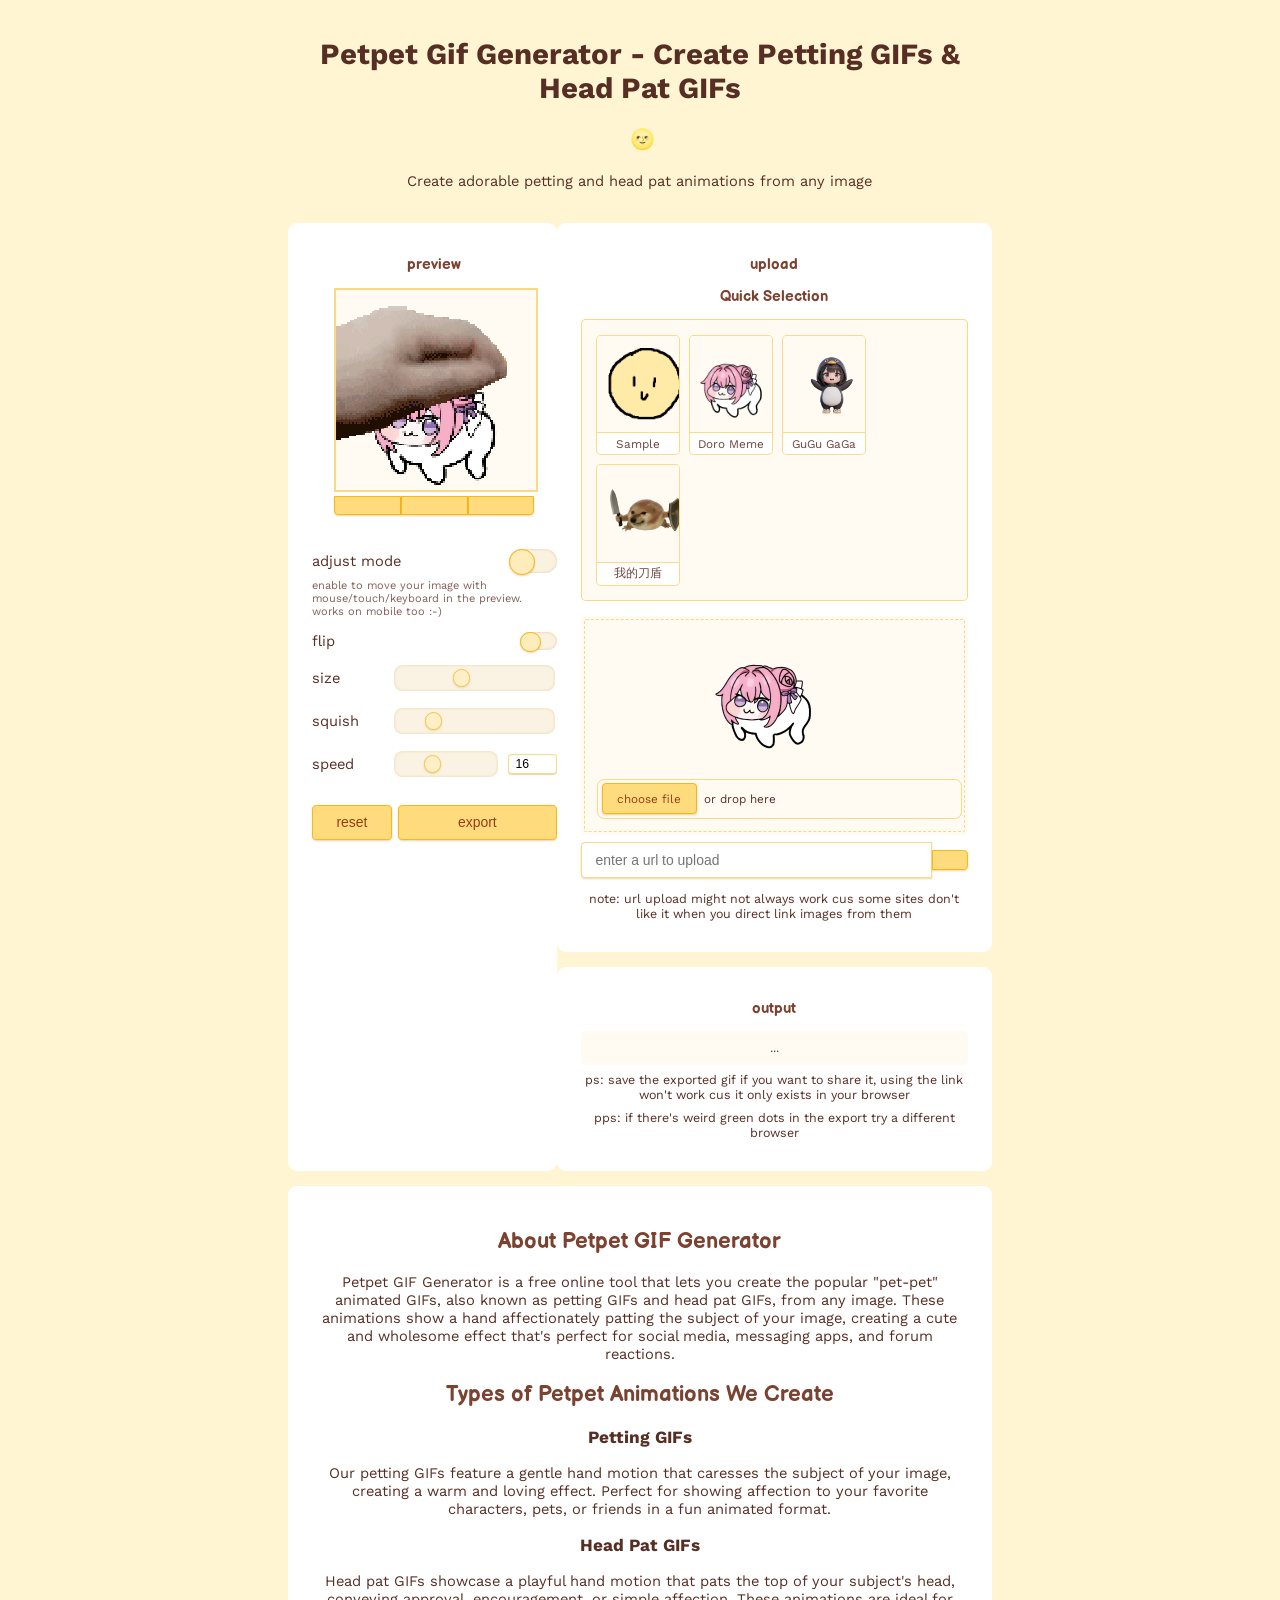
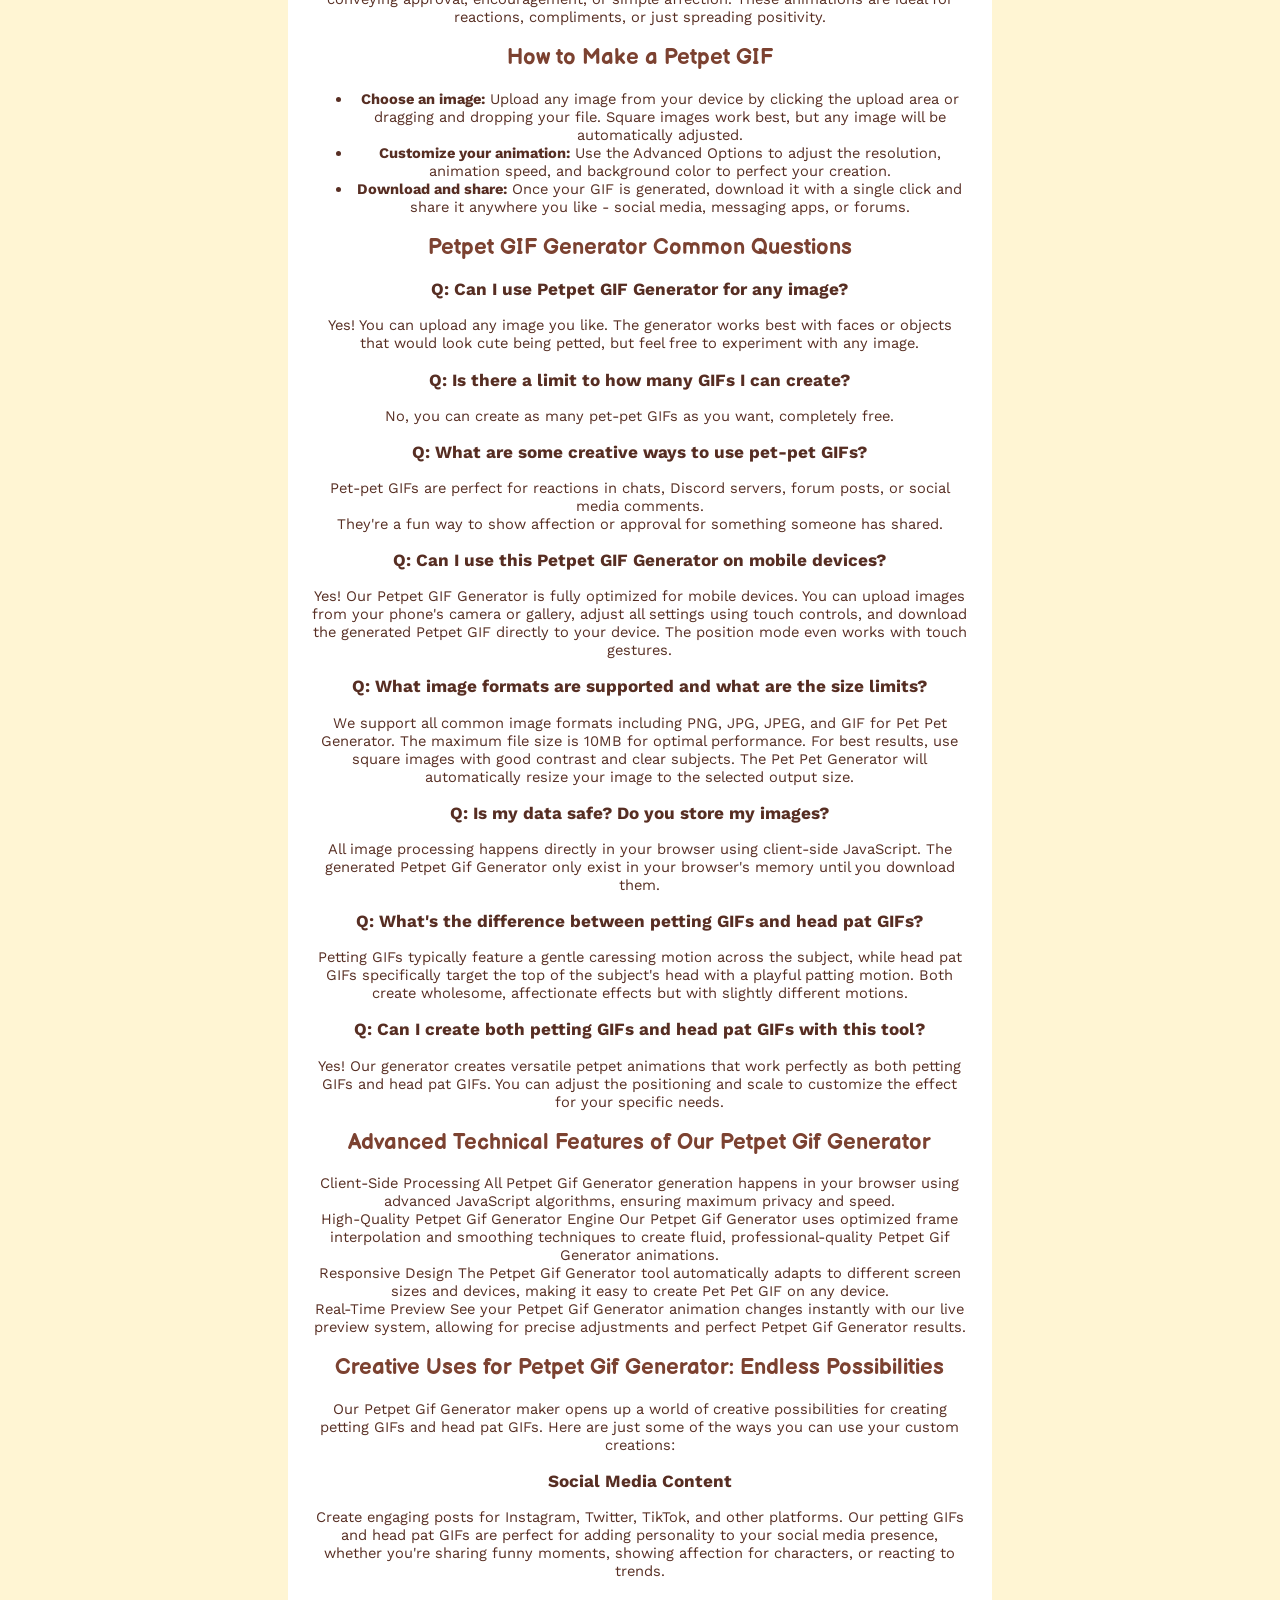
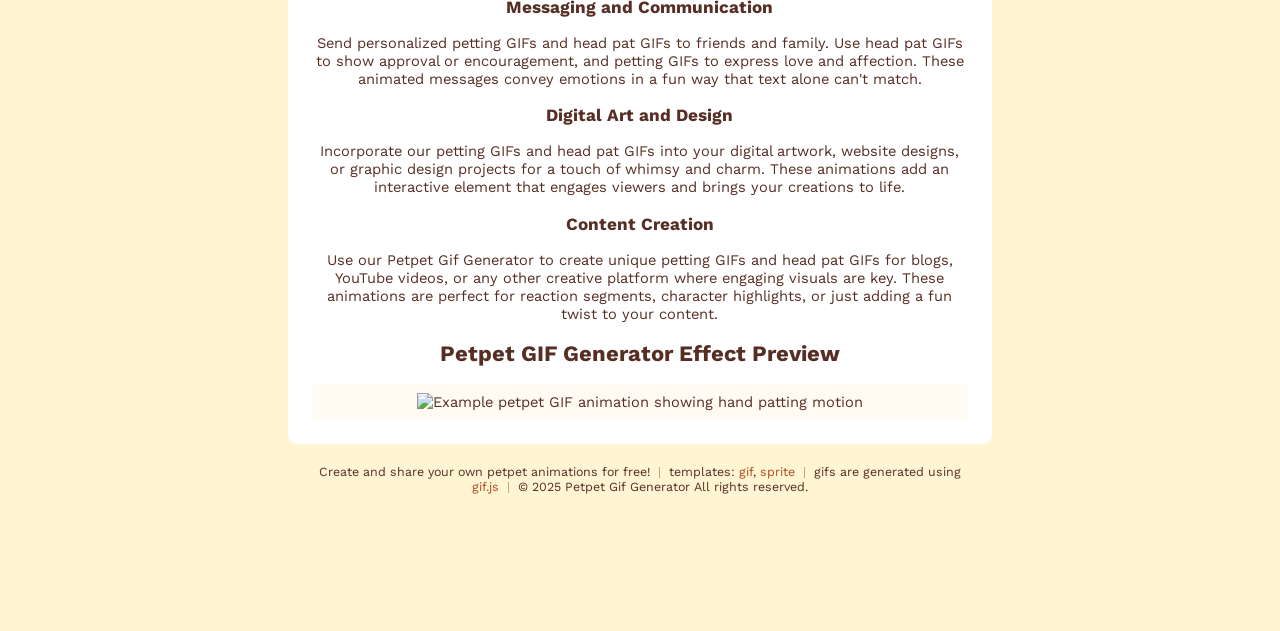
==== commit a4535a20: "Revert "2026年4月13日：新增新的关键词" This reverts commit 5fa711d0b94bdd77af49aad3170648e136efc5c3." ====
--- a/index.html
+++ b/index.html
@@ -7,23 +7,15 @@
 
   <meta name="viewport" content="width=device-width, initial-scale=1, minimum-scale=1, maximum-scale=1, user-scalable=no, viewport-fit=cover">
   <meta name="description"
-    content="Create pet memes, petting GIFs, and cute pet GIF reactions online. Upload any image, tune the motion, and export a share-ready pet gif in seconds.">
-  <meta name="keywords"
-    content="pet meme, petting gif, pet gif, petpet gif generator, pet meme maker, petting gif maker, head pat gif">
+    content="Petpet Gif Generator - Create adorable petting GIFs and head pat GIFs online. Upload any image and generate cute petting animations. Free, fast, and easy to use.">
   <meta name="theme-color" content="#ffeaa8">
-  <meta property="og:title" content="Petpet GIF Generator - Pet Memes, Petting GIFs & Pet GIFs">
+  <meta property="og:title" content="Petpet Gif Generator - Petting GIF & Head Pat GIF Maker">
   <meta property="og:type" content="website">
   <meta property="og:url" content="https://petpet-gif-generator.wwkejishe.top/">
-  <meta property="og:image" itemprop="image" content="https://petpet-gif-generator.wwkejishe.top/img/pet.png">
+  <meta property="og:image" itemprop="image" content="https://www.wangdu.site/petpet-gif-generator/img/pet.png">
   <meta property="og:description" itemprop="description"
-    content="Create pet memes, petting GIFs, and cute pet GIF reactions online. Upload any image, tune the motion, and export a share-ready pet gif in seconds.">
-  <meta property="og:site_name" content="Petpet GIF Generator">
-  <meta name="twitter:card" content="summary_large_image">
-  <meta name="twitter:title" content="Petpet GIF Generator - Pet Memes, Petting GIFs & Pet GIFs">
-  <meta name="twitter:description"
-    content="Make a pet meme, petting gif, or cute pet gif online with fast in-browser controls and instant export.">
-  <meta name="twitter:image" content="https://petpet-gif-generator.wwkejishe.top/img/pet.png">
-  <title>Petpet GIF Generator - Make Pet Memes, Petting GIFs & Pet GIFs</title>
+    content="Petpet Gif Generator - Create adorable petting GIFs and head pat GIFs online. Upload any image and generate cute petting animations. Free, fast, and easy to use.">
+  <title>Petpet Gif Generator - Create Petting GIFs & Head Pat GIFs</title>
   <link rel="canonical" href="https://petpet-gif-generator.wwkejishe.top/" />
   <link rel="icon" href="./img/favicon.ico">
 
@@ -42,26 +34,17 @@
   <link rel="icon" sizes="512x512" href="./img/favicon-512x512.png" type="image/png" />
   <link rel="manifest" href="./img/manifest.json" />
 
-  <link rel="sitemap" type="application/xml" href="https://petpet-gif-generator.wwkejishe.top/sitemap.xml" />
-
   <!-- WebApplication Schema -->
   <script type="application/ld+json">
   {
     "@context": "https://schema.org",
     "@type": "WebApplication",
     "name": "Petpet GIF Generator",
-    "description": "Create pet memes, petting GIFs, head pat GIFs, and cute pet GIF reactions from any image in your browser.",
+    "description": "Create adorable petting GIFs and head pat animations from any image. Free, fast, and easy to use online tool.",
     "url": "https://petpet-gif-generator.wwkejishe.top/",
-    "applicationCategory": "MultimediaApplication",
+    "applicationCategory": "GameApplication",
     "operatingSystem": "Any",
     "permissions": "storage",
-    "keywords": "pet meme, petting gif, pet gif, petpet gif generator, head pat gif",
-    "featureList": [
-      "Create pet memes and reaction GIFs online",
-      "Adjust size, squish, speed, and flip settings",
-      "Works with pet photos, avatars, and meme characters",
-      "Processes images locally in the browser"
-    ],
     "offers": {
       "@type": "Offer",
       "price": "0",
@@ -127,81 +110,6 @@
       padding: 0.618em 0.618em 1.25em;
     }
 
-    .hero-kicker {
-      display: inline-flex;
-      align-items: center;
-      gap: 0.4em;
-      padding: 0.38em 0.82em;
-      margin-bottom: 1em;
-      border-radius: 999px;
-      background: var(--preview-bg);
-      border: 1px solid var(--input-border);
-      color: var(--txt-light);
-      font-size: 0.85em;
-      letter-spacing: 0.01em;
-    }
-
-    .hero-subtitle {
-      max-width: 36rem;
-      margin: 0.85em auto 0;
-      color: var(--txt-light);
-      line-height: 1.65;
-    }
-
-    .intent-tags,
-    .feature-pills {
-      display: flex;
-      flex-wrap: wrap;
-      justify-content: center;
-      gap: 0.618em;
-      margin-top: 1em;
-    }
-
-    .intent-tag,
-    .feature-pill {
-      padding: 0.5em 0.85em;
-      border-radius: 999px;
-      border: 1px solid var(--input-border);
-      background: var(--input-bg);
-      color: var(--txt-light);
-      font-size: 0.9em;
-      line-height: 1.3;
-    }
-
-    .hero-note {
-      margin: 1em auto 0;
-      max-width: 34rem;
-      color: var(--txt-light);
-      font-size: 0.95em;
-    }
-
-    .jump-links {
-      display: flex;
-      flex-wrap: wrap;
-      justify-content: center;
-      gap: 0.75em;
-      margin-top: 1.15em;
-    }
-
-    .jump-link {
-      display: inline-flex;
-      align-items: center;
-      justify-content: center;
-      padding: 0.7em 1em;
-      border-radius: 999px;
-      border: 1px solid var(--btn-border);
-      background: var(--btn-bg);
-      color: var(--btn-txt);
-      text-decoration: none;
-      font-weight: 600;
-      transition: transform 0.2s ease, opacity 0.2s ease;
-    }
-
-    .jump-link:hover {
-      transform: translateY(-1px);
-      opacity: 0.92;
-    }
-
     .preview {
       grid-area: preview;
       border-top-left-radius: 0.618em;
@@ -364,45 +272,10 @@
       border-top: 1px solid var(--input-border);
     }
 
-    .intent-grid {
-      display: grid;
-      grid-template-columns: repeat(3, minmax(0, 1fr));
-      gap: 1em;
-      margin: 1.2em 0 1.5em;
-    }
-
-    .intent-card {
-      padding: 1em;
-      border-radius: 0.75em;
-      background: var(--preview-bg);
-      border: 1px solid var(--input-border);
-    }
-
-    .intent-card h3 {
-      margin-top: 0;
-      margin-bottom: 0.5em;
-    }
-
-    .pro-tips {
-      padding-left: 1.2em;
-    }
-
-    .pro-tips li + li {
-      margin-top: 0.6em;
-    }
-
-    #pet-pet-generator {
-      scroll-margin-top: 1.5rem;
-    }
-
     /* 移动端响应式 */
     @media only screen and (max-width: 40em) {
       .image-wall-item {
         width: calc(33.33% - 0.4em);
-      }
-
-      .intent-grid {
-        grid-template-columns: 1fr;
       }
     }
 
@@ -417,8 +290,8 @@
   {
     "@context": "https://schema.org",
     "@type": "HowTo",
-    "name": "How to Create a Pet Meme or Petting GIF",
-    "description": "Learn how to create adorable petting GIFs, pet memes, and cute pet GIF reactions using our online generator",
+    "name": "How to Create a Petpet GIF",
+    "description": "Learn how to create adorable petting GIFs using our online generator",
     "totalTime": "PT5M",
     "estimatedCost": {
       "@type": "MonetaryAmount",
@@ -446,19 +319,19 @@
         "@type": "HowToStep",
         "name": "Choose an image",
         "text": "Upload any image from your device by clicking the upload area or dragging and dropping your file. Square images work best, but any image will be automatically adjusted.",
-        "image": "https://www.wangdu.site/petpet-gif-generator/img/sprite.png"
+        "image": "https://petpet-gif-generator.wwkejishe.top/img/sprite.png"
       },
       {
         "@type": "HowToStep",
         "name": "Customize your animation",
         "text": "Use the preview controls to adjust the animation speed, size, squish factor, and flip options. Enable adjust mode to position your image manually.",
-        "image": "https://www.wangdu.site/petpet-gif-generator/img/preview-controls.png"
+        "image": "https://petpet-gif-generator.wwkejishe.top/img/preview-controls.png"
       },
       {
         "@type": "HowToStep",
         "name": "Export your GIF",
         "text": "Click the export button to generate and download your petpet GIF. The animation will be optimized for web sharing.",
-        "image": "https://www.wangdu.site/petpet-gif-generator/img/export-button.png"
+        "image": "https://petpet-gif-generator.wwkejishe.top/img/export-button.png"
       }
     ]
   }
@@ -517,22 +390,6 @@
           "@type": "Answer",
           "text": "All image processing happens directly in your browser using client-side JavaScript. The generated GIFs only exist in your browser's memory until you download them."
         }
-      },
-      {
-        "@type": "Question",
-        "name": "Can I turn a meme image into a pet meme GIF?",
-        "acceptedAnswer": {
-          "@type": "Answer",
-          "text": "Yes. Meme characters, profile pictures, pets, and reaction images all work well. Upload the image, adjust size and position, then export a pet meme GIF that is ready to share."
-        }
-      },
-      {
-        "@type": "Question",
-        "name": "What makes a good petting GIF or pet GIF?",
-        "acceptedAnswer": {
-          "@type": "Answer",
-          "text": "The best results usually come from images with a clear subject, generous headroom, and strong contrast. Faces, cute pets, and expressive meme characters tend to produce the most readable petting GIFs."
-        }
       }
     ]
   }
@@ -569,36 +426,14 @@
 <body>
   <main class="grid">
     <header class="header">
-      <div class="hero-kicker">Pet meme maker meets petting GIF generator</div>
-      <h1>Petpet GIF Generator for Pet Memes, Petting GIFs & Cute Pet GIFs</h1>
+      <h1>Petpet Gif Generator - Create Petting GIFs & Head Pat GIFs</h1>
       <div class="heading">
         <input type="checkbox" id="color-theme" title="toggle theme">
       </div>
-      <p class="hero-subtitle">
-        Turn any avatar, pet photo, meme character, or reaction image into a share-ready pet gif in seconds. Great for
-        Discord reactions, social posts, streamer alerts, and wholesome pet meme edits.
-      </p>
-      <div class="intent-tags" aria-label="Popular pet gif use cases">
-        <span class="intent-tag">Pet meme maker</span>
-        <span class="intent-tag">Petting GIF creator</span>
-        <span class="intent-tag">Cute pet GIF reactions</span>
-        <span class="intent-tag">Head pat meme editor</span>
-      </div>
-      <div class="feature-pills" aria-label="Key product benefits">
-        <span class="feature-pill">Free in browser</span>
-        <span class="feature-pill">No sign-up</span>
-        <span class="feature-pill">Instant preview</span>
-        <span class="feature-pill">Made for sharing</span>
-      </div>
-      <div class="jump-links" aria-label="Jump to generator links">
-        <a class="jump-link" href="#pet-pet-generator">Make a pet meme</a>
-        <a class="jump-link" href="#pet-pet-generator">Create a petting GIF</a>
-        <a class="jump-link" href="#pet-pet-generator">Generate a pet GIF</a>
-      </div>
-      <p class="hero-note">Pick a meme template below or upload your own image to start.</p>
+      <div>Create adorable petting and head pat animations from any image</div>
     </header>
 
-    <section class="preview content" id="pet-pet-generator">
+    <section class="preview content">
       <div class="content-heading">preview</div>
       <div class="preview-canvas">
         <canvas height="112" width="112" id="canvas" class="canvas" tabindex="1"></canvas>
@@ -667,31 +502,31 @@
       <div class="content-heading">upload</div>
 
       <!-- 图片墙 -->
-      <div class="content-heading">Quick Start Pet Meme Templates</div>
+      <div class="content-heading">Quick Selection</div>
       <div class="image-wall">
         <div class="image-wall-item" onclick="selectImage(this, './img/sample.png')">
           <div class="image-wall-image">
             <img src="./img/sample.png" alt="Sample character image for petpet GIF generation" loading="lazy">
           </div>
-          <div class="image-wall-desc">Starter Pet GIF</div>
+          <div class="image-wall-desc">Sample</div>
         </div>
         <div class="image-wall-item" onclick="selectImage(this, './img/doro-meme.png')">
           <div class="image-wall-image">
             <img src="./img/doro-meme.png" alt="Doro meme character for petpet GIF animation" loading="lazy">
           </div>
-          <div class="image-wall-desc">Doro Pet Meme</div>
+          <div class="image-wall-desc">Doro Meme</div>
         </div>
         <div class="image-wall-item" onclick="selectImage(this, './img/gugugaga.png')">
           <div class="image-wall-image">
             <img src="./img/gugugaga.png" alt="GuGu GaGa meme character for petpet GIF animation" loading="lazy">
           </div>
-          <div class="image-wall-desc">Reaction Pet GIF</div>
+          <div class="image-wall-desc">GuGu GaGa</div>
         </div>
         <div class="image-wall-item" onclick="selectImage(this, './img/wodedaodun.png')">
           <div class="image-wall-image">
             <img src="./img/wodedaodun.png" alt="My sword and shield character for petpet GIF animation" loading="lazy">
           </div>
-          <div class="image-wall-desc">Character Pet Meme</div>
+          <div class="image-wall-desc">我的刀盾</div>
         </div>
       </div>
 
@@ -715,8 +550,9 @@
               class="jam jam-upload"></i></button>
         </div>
         <p id="uploadError" class="error-message"></p>
-        <p class="help">Tip: image URLs do not always work because some sites block direct linking. Uploading a
-          saved image usually gives the best pet meme and petting gif results.</p>
+        <p class="help">note: url upload might not always <a data-href="https://t.co/PLJtS6mKmO" target="_blank"
+            class="e" href="https://t.co/PLJtS6mKmO">work</a> cus some sites don't like it when you direct link images
+          from them</p>
       </div>
     </section>
 
@@ -726,92 +562,49 @@
         <img width="112" height="112" class="preview-image" id="result">
         <div class="help output-info" id="info">...</div>
       </figure>
-      <p class="help">Save the exported GIF before sharing it. The preview link only exists locally in your browser.</p>
-      <p class="help">If you notice green dots in the export, try another browser for a cleaner pet gif render.</p>
+      <p class="help">
+        ps: save the exported
+        gif if you want to share it, using the link won't work cus it only exists in your browser
+      </p>
+      <p class="help">pps: if there's weird green dots in the export try a different browser</p>
     </section>
 
     <section class="content">
       <div class="content-heading">
-        <h2>Make Pet Memes, Petting GIFs, and Reaction Pet GIFs Faster</h2>
+        <h2>About Petpet GIF Generator</h2>
       </div>
       <p>
-        Petpet GIF Generator is a free online tool for turning any image into a <a href="#pet-pet-generator">pet meme</a>,
-        <a href="#pet-pet-generator">petting GIF</a>, head pat GIF, or wholesome <a href="#pet-pet-generator">pet GIF</a>.
-        Upload a pet photo, profile picture, anime avatar, or meme character, fine-tune the motion in real time, and
-        export a shareable GIF without leaving your browser.
+        Petpet GIF Generator is a free online tool that lets you create the popular "pet-pet" animated GIFs, also known as petting GIFs and head pat GIFs, from any
+        image. These animations show a hand affectionately patting the subject of your image, creating a cute and
+        wholesome effect that's perfect for social media, messaging apps, and forum reactions.
       </p>
-      <p>
-        Compared with thin one-shot generators, this editor gives you enough control to make the final animation feel
-        intentional. You can resize the subject, tweak the squish, adjust playback speed, and reposition the image so
-        the hand motion lands cleanly on the face or head.
-      </p>
 
       <div class="content-heading">
-        <h2>Built for the Search Intent Behind Pet Meme, Petting GIF, and Pet GIF</h2>
-      </div>
-      <div class="intent-grid">
-        <article class="intent-card">
-          <h3>Pet meme maker</h3>
-          <p>Turn recognizable characters, pets, or profile photos into funny, affectionate meme edits that still feel clean and readable. <a href="#pet-pet-generator">Jump to the pet meme generator</a>.</p>
-        </article>
-        <article class="intent-card">
-          <h3>Petting GIF creator</h3>
-          <p>Create the classic hand-patting motion people expect when they search for petting gif, head pat gif, or petpet gif tools. <a href="#pet-pet-generator">Open the petting GIF tool</a>.</p>
-        </article>
-        <article class="intent-card">
-          <h3>Share-ready pet GIF</h3>
-          <p>Export a compact pet gif for Discord, X, Reddit, Telegram, TikTok content, or reaction threads without extra software. <a href="#pet-pet-generator">Create a pet GIF now</a>.</p>
-        </article>
+        <h2>Types of Petpet Animations We Create</h2>
+      </div>
+      <div class="content-item">
+        <h3>Petting GIFs</h3>
+        <p>
+          Our petting GIFs feature a gentle hand motion that caresses the subject of your image, creating a warm and loving effect. Perfect for showing affection to your favorite characters, pets, or friends in a fun animated format.
+        </p>
+      </div>
+      <div class="content-item">
+        <h3>Head Pat GIFs</h3>
+        <p>
+          Head pat GIFs showcase a playful hand motion that pats the top of your subject's head, conveying approval, encouragement, or simple affection. These animations are ideal for reactions, compliments, or just spreading positivity.
+        </p>
       </div>
 
       <div class="content-heading">
-        <h2>Best Use Cases for This Pet GIF Generator</h2>
-      </div>
-      <div class="content-item">
-        <h3>Reaction memes and wholesome replies</h3>
-        <p>
-          A pet meme works especially well when you want a softer reaction than a loud meme template. Use it for
-          approvals, comfort replies, streamer communities, or playful chat moments that benefit from a cute animated
-          response.
-        </p>
-      </div>
-      <div class="content-item">
-        <h3>Custom petting GIFs for pets, avatars, and mascots</h3>
-        <p>
-          Real pets, VTuber avatars, game icons, Discord emojis, and mascot illustrations all translate well into a
-          petting GIF. If the face is clear and centered, the final motion usually reads instantly.
-        </p>
-      </div>
-      <div class="content-item">
-        <h3>Head pat GIFs with better composition</h3>
-        <p>
-          The live preview makes it easier to line up the hand motion than on simpler competitor tools. That matters
-          when you want the head pat effect to feel polished instead of cropped or off-target.
-        </p>
-      </div>
-
-      <div class="content-heading">
-        <h2>How to Make a Better Pet Meme or Petting GIF</h2>
+        <h2>How to Make a Petpet GIF</h2>
       </div>
       <ul>
         <li><strong>Choose an image:</strong> Upload any image from your device by clicking the upload area or dragging
           and dropping your file. Square images work best, but any image will be automatically adjusted.</li>
-        <li><strong>Line up the subject:</strong> Use adjust mode to place the face or main focal point where the hand
-          motion lands naturally.</li>
-        <li><strong>Tune the vibe:</strong> Increase size for a stronger meme look, use squish for extra cuteness, and
-          tweak speed until the animation feels readable.</li>
+        <li><strong>Customize your animation:</strong> Use the Advanced Options to adjust the resolution, animation
+          speed, and background color to perfect your creation.</li>
         <li><strong>Download and share:</strong> Once your GIF is generated, download it with a single click and share
-          it anywhere you like, from messaging apps and forums to social feeds and community servers.</li>
-      </ul>
-
-      <div class="content-heading">
-        <h2>Pro Tips for Higher-Quality Pet GIF Results</h2>
-      </div>
-      <ul class="pro-tips">
-        <li><strong>Use a clear subject:</strong> Faces with strong contrast are easier to recognize in a small GIF.</li>
-        <li><strong>Leave headroom:</strong> A little space above the face helps the hand motion read better.</li>
-        <li><strong>Keep the speed readable:</strong> Slightly slower settings usually work better for reaction pet gifs.</li>
-        <li><strong>Test meme characters:</strong> Simple illustrated characters often produce especially strong pet meme edits.</li>
+          it anywhere you like - social media, messaging apps, or forums.</li>
       </ul>
 
       <div class="content-heading">
@@ -829,113 +622,108 @@
 
       <div class="faq-item">
         <h3>Q: What are some creative ways to use pet-pet GIFs?</h3>
-        <p>Pet-pet GIFs are perfect for reactions in chats, Discord servers, forum posts, social comments, streamer
-          communities, and pet meme pages. They are a fun way to show affection, approval, encouragement, or playful
-          irony.</p>
+        <p>Pet-pet GIFs are perfect for reactions in chats, Discord servers, forum posts, or social media
+          comments.<br />
+          They're a fun way to show affection or approval for something someone has shared.
+        </p>
       </div>
       <div class="faq-item">
-        <h3>Q: Can I turn a meme image into a pet meme GIF?</h3>
-        <p>
-          Yes. Meme characters, profile pictures, pets, and reaction images all work well. Upload the image, adjust
-          size and position, then export a pet meme GIF that is ready to share.
+        <h3>
+          Q: Can I use this Petpet GIF Generator on mobile devices?
+        </h3>
+        <p>
+          Yes! Our Petpet GIF Generator is fully optimized for mobile devices. You can upload images from your phone's
+          camera or gallery, adjust all settings using touch controls, and download the generated Petpet GIF directly to
+          your device. The position mode even works with touch gestures.
         </p>
       </div>
       <div class="faq-item">
-        <h3>Q: Can I use this Petpet GIF Generator on mobile devices?</h3>
-        <p>
-          Yes. The generator works on phones and tablets, so you can upload from your camera roll, adjust the position
-          with touch controls, and download the finished petting GIF directly to your device.
+        <h3>
+          Q: What image formats are supported and what are the size limits?
+        </h3>
+        <p>
+          We support all common image formats including PNG, JPG, JPEG, and GIF for Pet Pet Generator. The maximum file
+          size is 10MB for optimal performance. For best results, use square images with good contrast and clear
+          subjects. The Pet Pet Generator will automatically resize your image to the selected output size.
         </p>
       </div>
       <div class="faq-item">
-        <h3>Q: What image formats are supported and what are the size limits?</h3>
-        <p>
-          We support common image formats including PNG, JPG, JPEG, and GIF. For best results, use a clear subject with
-          enough room around the head or face so the petting motion stays readable.
+        <h3>
+          Q: Is my data safe? Do you store my images?
+        </h3>
+        <p>
+          All image processing happens directly in your browser using client-side JavaScript. The generated Petpet Gif Generator
+          only exist in your browser's memory until you download them.
         </p>
       </div>
       <div class="faq-item">
-        <h3>Q: Is my data safe? Do you store my images?</h3>
-        <p>
-          All image processing happens directly in your browser using client-side JavaScript. Your images are not
-          uploaded to our server just to create the animation.
+        <h3>
+          Q: What's the difference between petting GIFs and head pat GIFs?
+        </h3>
+        <p>
+          Petting GIFs typically feature a gentle caressing motion across the subject, while head pat GIFs specifically target the top of the subject's head with a playful patting motion. Both create wholesome, affectionate effects but with slightly different motions.
         </p>
       </div>
       <div class="faq-item">
-        <h3>Q: What's the difference between petting GIFs, head pat GIFs, and pet gifs?</h3>
-        <p>
-          Petting GIFs usually describe the classic hand-caress animation, head pat GIFs focus on the top-of-head
-          motion, and pet gif can be a broader search for cute pet-related animations. This tool covers all three
-          intents with one editable workflow.
-        </p>
-      </div>
-      <div class="faq-item">
-        <h3>Q: What makes a good petting GIF or pet GIF?</h3>
-        <p>
-          The best results usually come from images with a clear subject, generous headroom, and strong contrast.
-          Expressive pets, faces, and meme characters tend to produce the most readable petting GIFs.
-        </p>
-      </div>
-      <div class="faq-item">
-        <h3>Q: Can I create both petting GIFs and head pat GIFs with this tool?</h3>
-        <p>
-          Yes. The petpet effect is flexible enough to work as both a gentle petting GIF and a playful head pat GIF,
-          depending on how you position and scale the subject.
-        </p>
+        <h3>
+          Q: Can I create both petting GIFs and head pat GIFs with this tool?
+        </h3>
+        <p>
+          Yes! Our generator creates versatile petpet animations that work perfectly as both petting GIFs and head pat GIFs. You can adjust the positioning and scale to customize the effect for your specific needs.
+        </p>
+      </div>
+
+       <div class="content-heading">
+        <h2>Advanced Technical Features of Our Petpet Gif Generator</h2>
+      </div>
+      <div class="content-item">
+        Client-Side Processing
+        All Petpet Gif Generator generation happens in your browser using advanced JavaScript algorithms, ensuring maximum
+        privacy and speed.
+      </div>
+
+      <div class="content-item">
+        High-Quality Petpet Gif Generator Engine
+        Our Petpet Gif Generator uses optimized frame interpolation and smoothing techniques to create fluid,
+        professional-quality Petpet Gif Generator animations.
+      </div>
+
+      <div class="content-item">
+        Responsive Design
+        The Petpet Gif Generator tool automatically adapts to different screen sizes and devices, making it easy to create Pet
+        Pet GIF on any device.
+      </div>
+
+      <div class="content-item">
+        Real-Time Preview
+        See your Petpet Gif Generator animation changes instantly with our live preview system, allowing for precise adjustments
+        and perfect Petpet Gif Generator results.
       </div>
 
       <div class="content-heading">
-        <h2>Why This Page Can Outperform a Simple Pet Meme Generator</h2>
+        <h2>Creative Uses for Petpet Gif Generator: Endless Possibilities</h2>
       </div>
       <div class="content-item">
-        <h3>Real controls, not just one-click export</h3>
-        <p>
-          Searchers looking for pet meme and petting gif tools usually want fast output, but they also want enough
-          control to avoid awkward framing. The preview, adjust mode, scale, squish, and speed controls cover that
-          middle ground well.
-        </p>
-      </div>
-      <div class="content-item">
-        <h3>In-browser processing keeps the experience lightweight</h3>
-        <p>
-          Everything runs client-side, which helps privacy, reduces waiting, and makes the tool feel more immediate than
-          upload-heavy generators.
-        </p>
-      </div>
-      <div class="content-item">
-        <h3>Better fit for meme and community sharing</h3>
-        <p>
-          The page is designed around the common end use: make something cute, preview it quickly, export it, and post
-          it in a chat, thread, or social timeline.
-        </p>
-      </div>
-
-      <div class="content-heading">
-        <h2>Creative Ways to Use Your Finished Pet GIF</h2>
-      </div>
-      <div class="content-item">
-        <h3>Social media content</h3>
-        <p>
-          Create engaging posts for X, TikTok, Instagram, and Reddit. A good petting GIF adds personality without
-          needing a full video edit.
-        </p>
-
-        <h3>Messaging and communication</h3>
-        <p>
-          Send personalized pet gifs to friends, communities, and teammates. They work well as approval, affection, or
-          lighthearted reaction replies.
-        </p>
-
-        <h3>Streams, communities, and fandoms</h3>
-        <p>
-          Fan art, mascot edits, and streamer communities all benefit from a recognizable pet meme that members can reuse
-          across posts and chats.
-        </p>
-
-        <h3>Content and blog embeds</h3>
-        <p>
-          Use a pet gif as a visual punchline in blog posts, roundup pages, or creator content where a static image would
-          feel flat.
+        Our Petpet Gif Generator maker opens up a world of creative possibilities for creating petting GIFs and head pat GIFs. Here are just some of the ways you can use your custom creations:
+
+        <h3>Social Media Content</h3>
+        <p>
+        Create engaging posts for Instagram, Twitter, TikTok, and other platforms. Our petting GIFs and head pat GIFs are perfect for adding personality to your social media presence, whether you're sharing funny moments, showing affection for characters, or reacting to trends.
+        </p>
+
+        <h3>Messaging and Communication</h3>
+        <p>
+        Send personalized petting GIFs and head pat GIFs to friends and family. Use head pat GIFs to show approval or encouragement, and petting GIFs to express love and affection. These animated messages convey emotions in a fun way that text alone can't match.
+        </p>
+
+        <h3>Digital Art and Design</h3>
+        <p>
+        Incorporate our petting GIFs and head pat GIFs into your digital artwork, website designs, or graphic design projects for a touch of whimsy and charm. These animations add an interactive element that engages viewers and brings your creations to life.
+        </p>
+
+        <h3>Content Creation</h3>
+        <p>
+        Use our Petpet Gif Generator to create unique petting GIFs and head pat GIFs for blogs, YouTube videos, or any other creative platform where engaging visuals are key. These animations are perfect for reaction segments, character highlights, or just adding a fun twist to your content.
         </p>
       </div>
 
@@ -943,7 +731,7 @@
         <h2>Petpet GIF Generator Effect Preview</h2>
         <div class="preview-image-container">
           <img width="112" height="112" class="preview-image" id="preview"
-            src="https://cdn.wwkejishe.top/wp-cdn-02/2025/20251116142445613.gif" alt="Example pet meme and petting GIF animation showing the hand-patting effect">
+            src="https://cdn.wwkejishe.top/wp-cdn-02/2025/20251116142445613.gif" alt="Example petpet GIF animation showing hand patting motion">
         </div>
       </div>
     </section>
@@ -951,15 +739,15 @@
 
     <footer class="footer help">
       <div>
-        Create and share your own pet memes, petting GIFs, and cute pet GIFs for free.
+        Create and share your own petpet animations for free!
         <span class="separator">|</span>
-        templates: <a href="https://petpet-gif-generator.wwkejishe.top/img/template.gif" target="_blank">gif</a>, <a
-          href="https://petpet-gif-generator.wwkejishe.top/img/sprite.png" target="_blank">sprite</a>
+        templates: <a href="https://www.wangdu.site/petpet/img/template.gif" target="_blank">gif</a>, <a
+          href="https://www.wangdu.site/petpet/img/sprite.png" target="_blank">sprite</a>
         <span class="separator">|</span>
         gifs are generated using <a href="https://github.com/jnordberg/gif.js" target="_blank">gif.js</a>
-        <span class="separator">|</span> source version: <a href="https://www.wangdu.site/petpet-gif-generator" target="_blank" rel="noopener noreferrer">www.wangdu.site/petpet-gif-generator</a>
-        <span class="separator">|</span> &copy; 2026 Petpet GIF Generator. All rights reserved.
-      </div>
+        <span class="separator">|</span> &copy; 2025 Petpet Gif Generator All rights reserved.
+      </div>
+      </a>
       <br>
     </footer>
   </main>
@@ -967,6 +755,37 @@
   <script src="./assets/requestInterval.js"></script>
   <script src="./assets/gif.js"></script>
   <script src="./assets/main.js"></script>
+  <!-- Google Analytics -->
+  <script async src="https://www.googletagmanager.com/gtag/js?id=G-XXXXXXXXXX"></script>
+  <script>
+    window.dataLayer = window.dataLayer || [];
+    function gtag(){dataLayer.push(arguments);}
+    gtag('js', new Date());
+    gtag('config', 'G-XXXXXXXXXX');
+    gtag('event', 'page_view', {
+      'page_location': 'https://petpet-gif-generator.wwkejishe.top/',
+      'page_title': 'Petpet GIF Generator - Create Petting GIFs & Head Pat GIFs',
+      'page_location': window.location.href
+    });
+  </script>
+
+  <!-- Domain Tracking Script -->
+  <script>
+    // Track which domain user is using
+    const currentDomain = window.location.hostname;
+    const isSubdomain = currentDomain === 'petpet-gif-generator.wwkejishe.top';
+
+    if (isSubdomain) {
+      // Subdomain specific tracking
+      console.log('User accessing subdomain');
+      if (typeof gtag !== 'undefined') {
+        gtag('event', 'subdomain_visit', {
+          'event_category': 'domain',
+          'event_label': currentDomain
+        });
+      }
+    }
+  </script>
 
   <!-- Google AdSense -->
   <script async src="https://pagead2.googlesyndication.com/pagead/js/adsbygoogle.js?client=ca-pub-4173113313418612"
@@ -982,4 +801,4 @@
 
 </body>
 
-</html>
+</html>
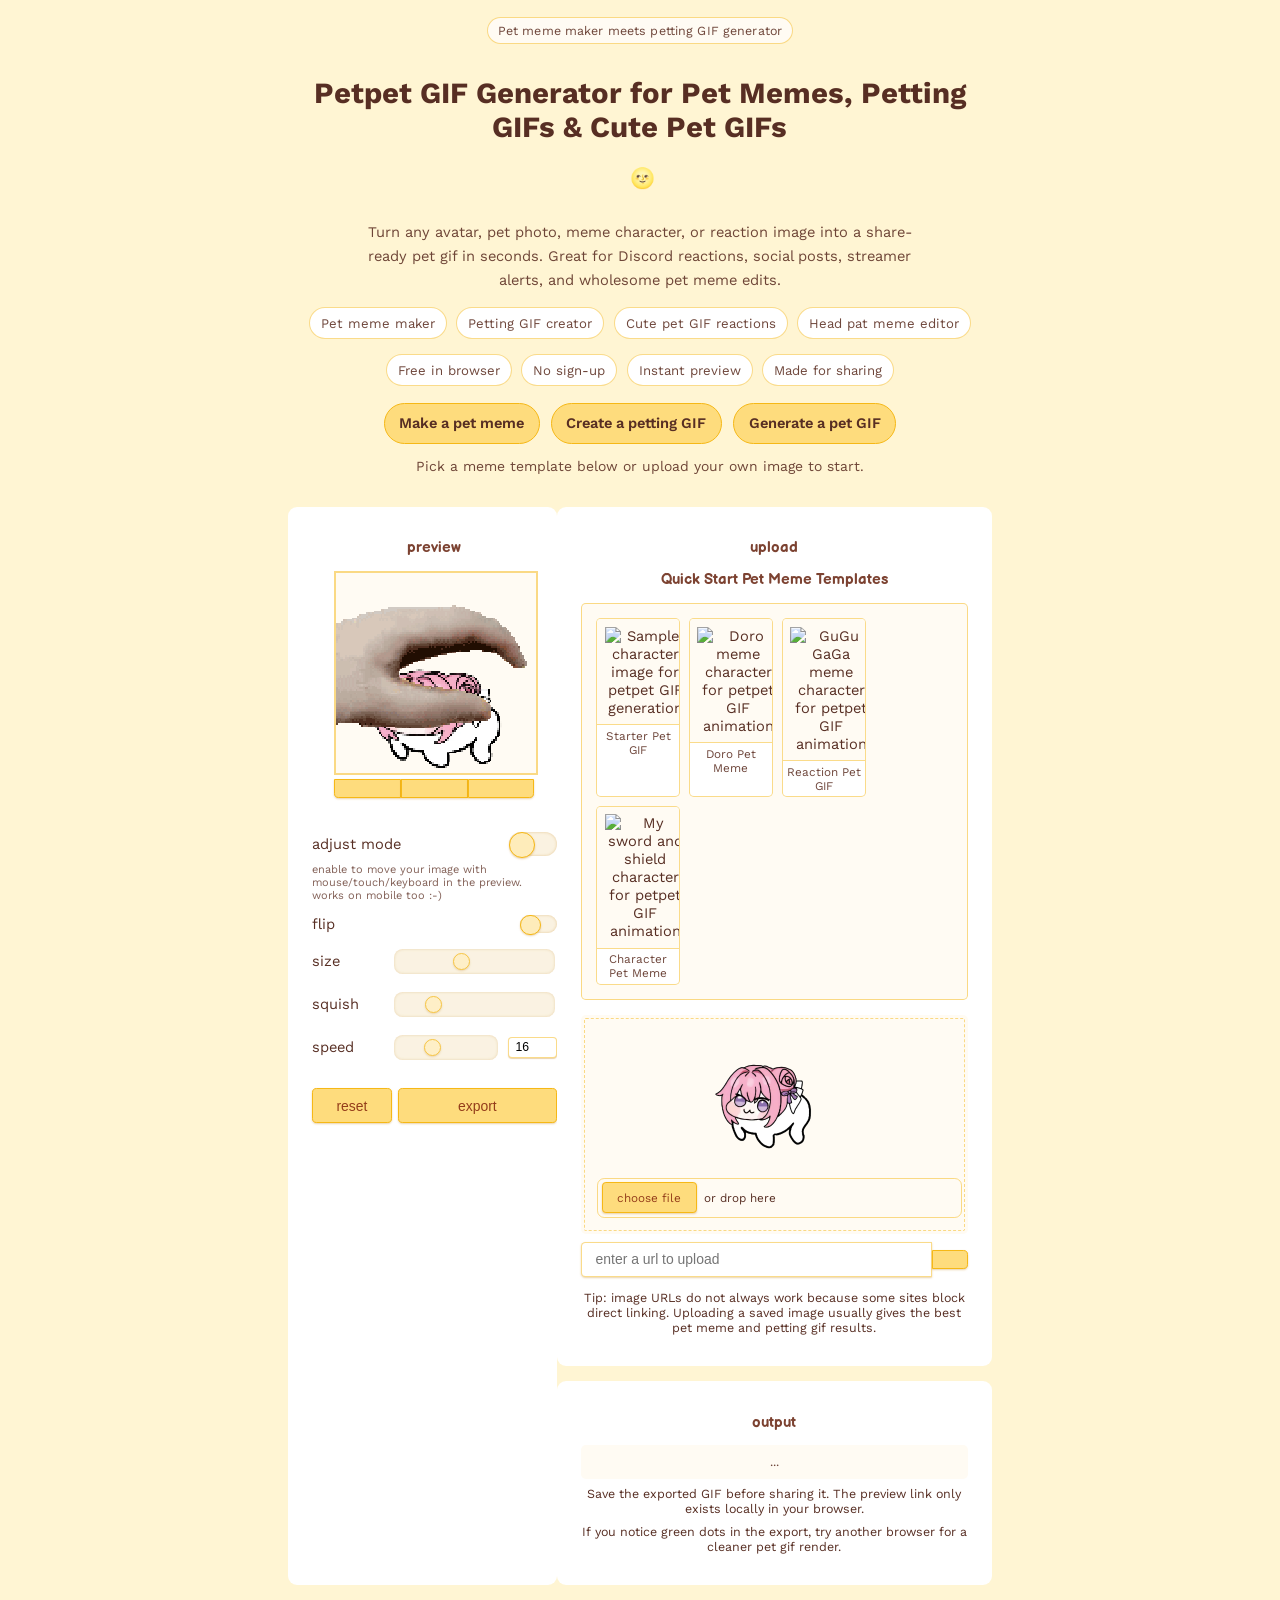
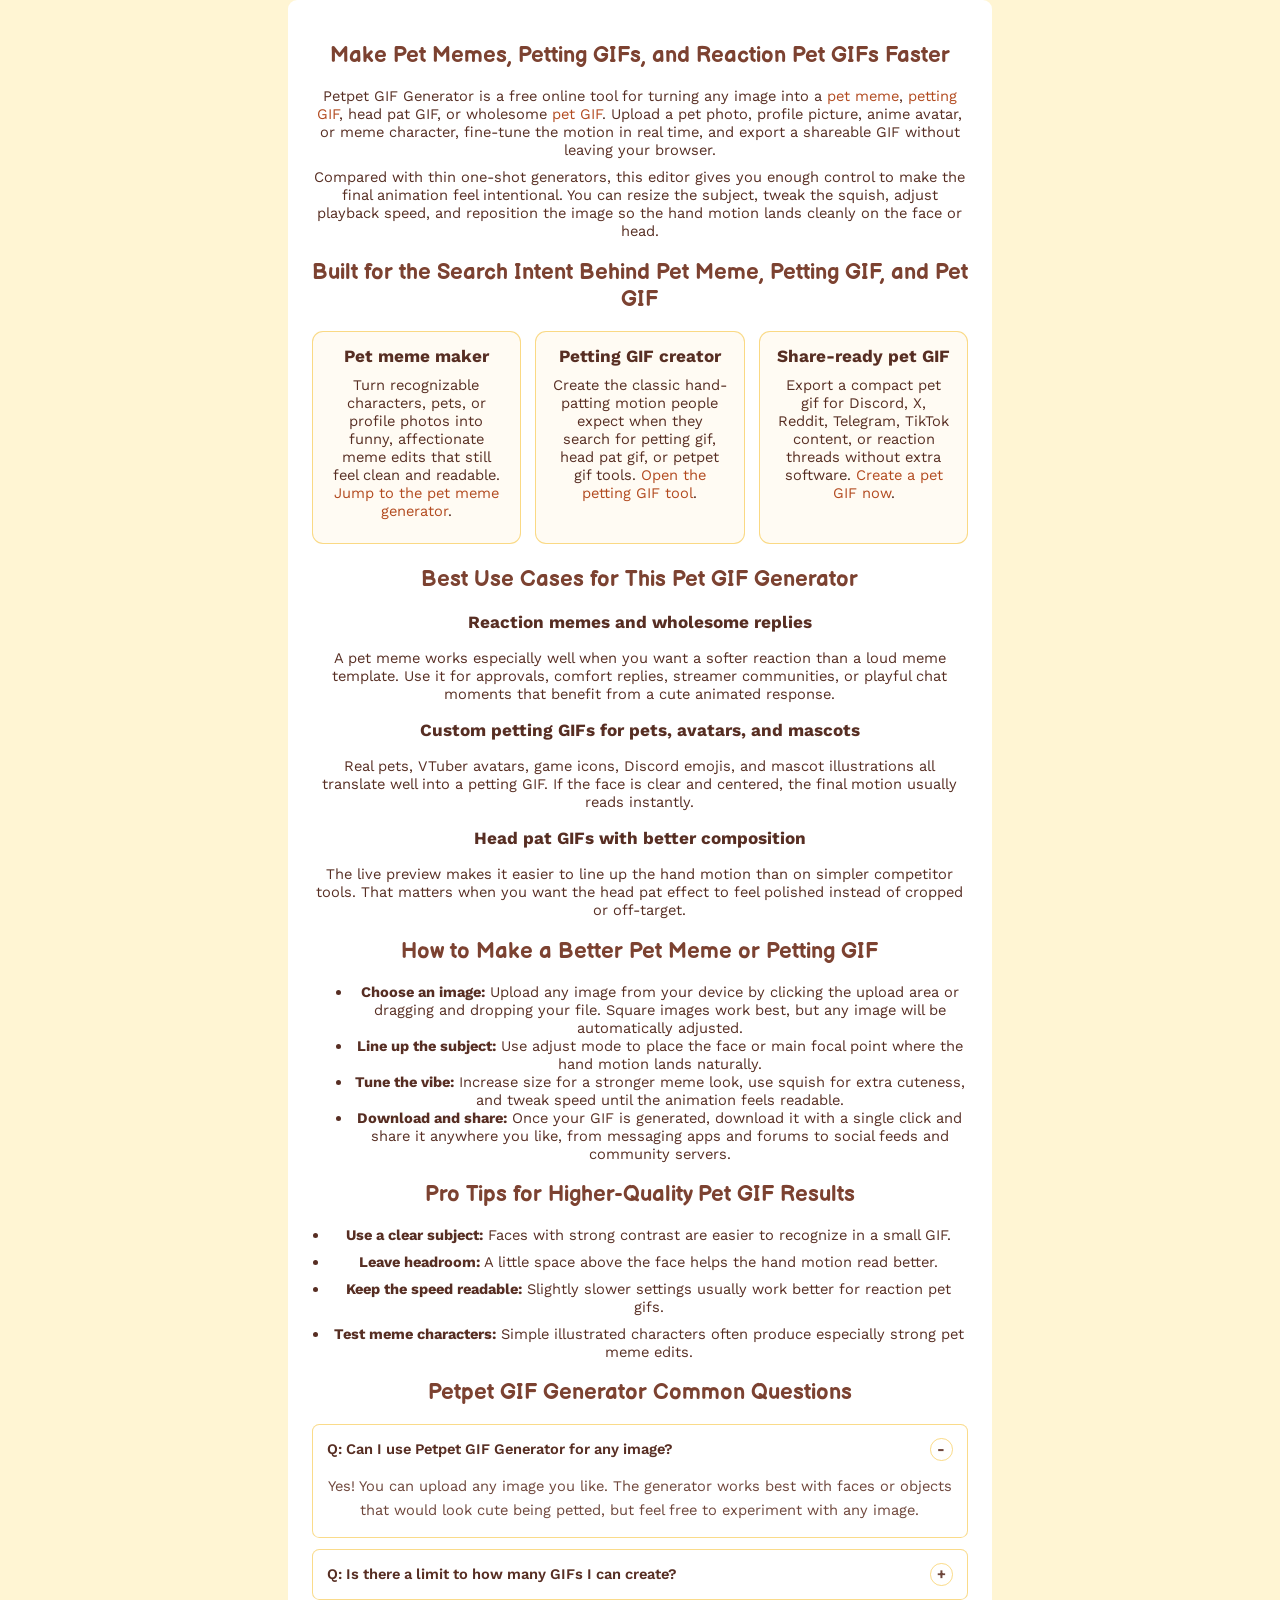
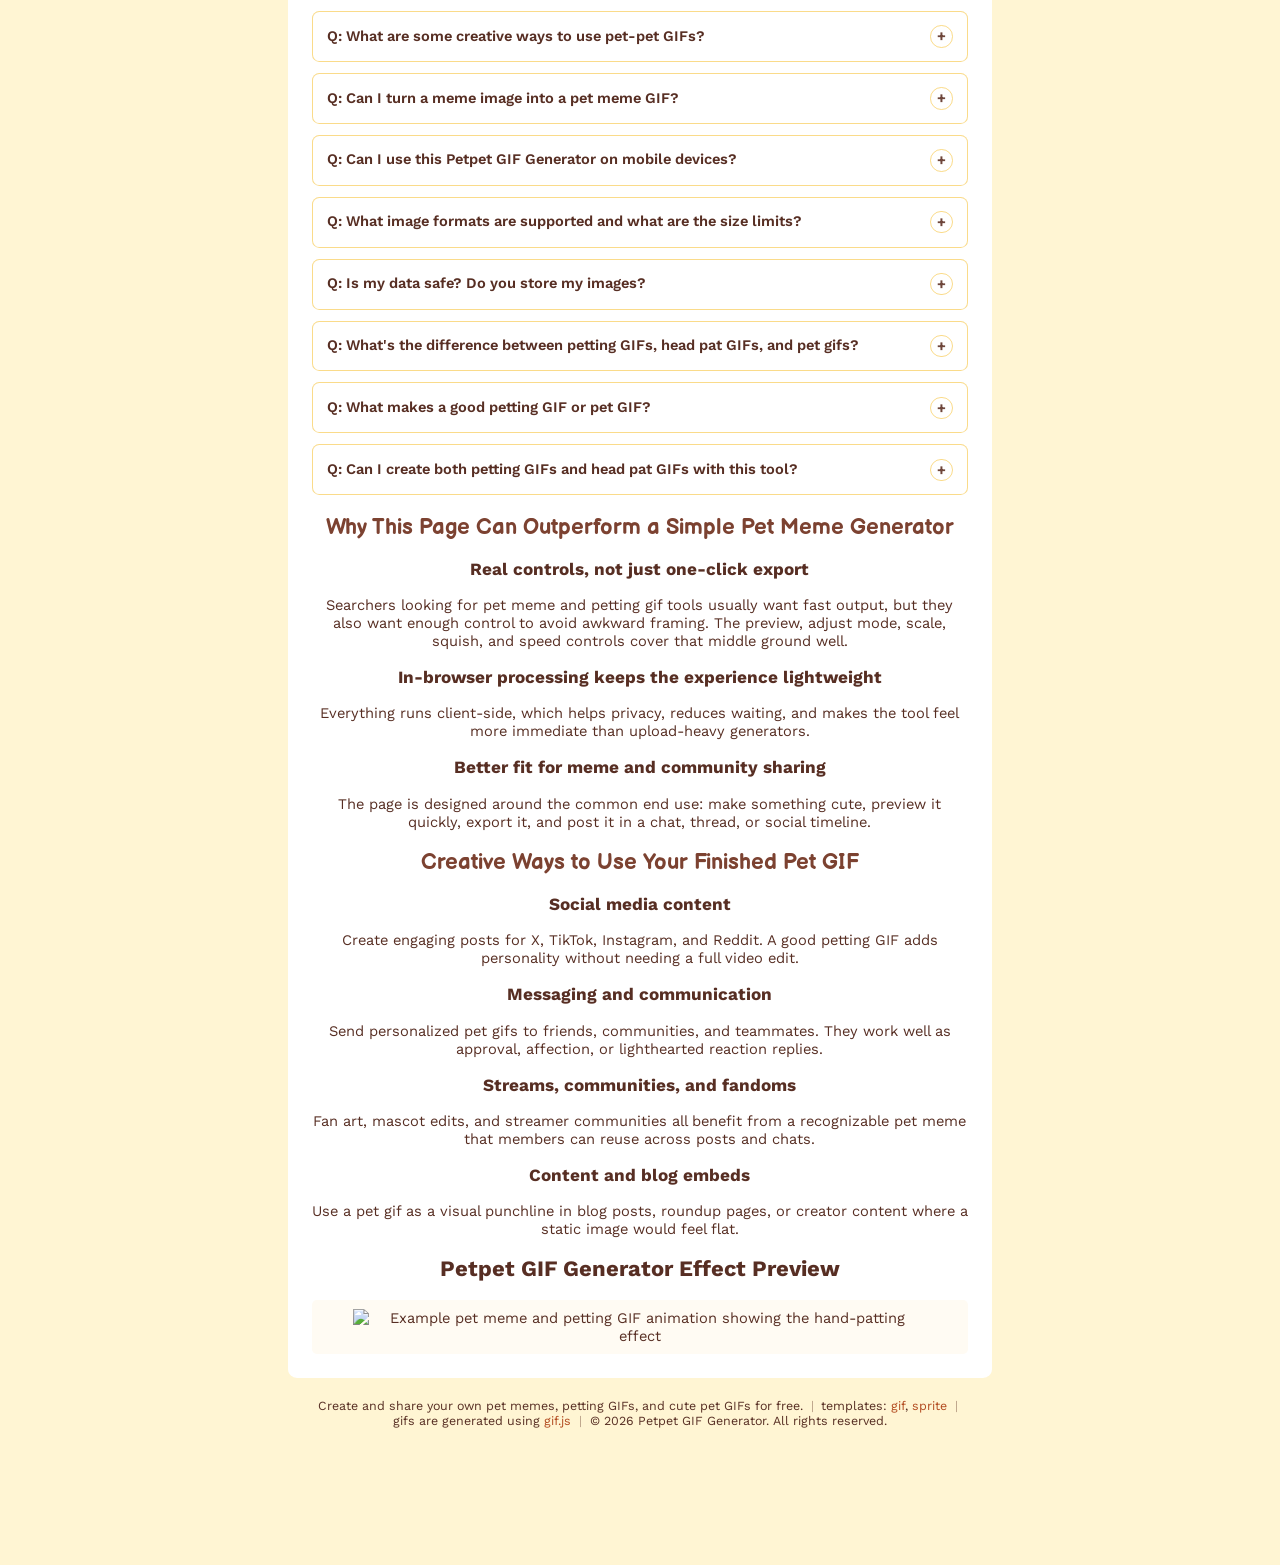
==== commit 7c7f65b3: "2026年7月6日：去掉vercel项目，修改布局样式" ====
--- a/index.html
+++ b/index.html
@@ -7,32 +7,42 @@
 
   <meta name="viewport" content="width=device-width, initial-scale=1, minimum-scale=1, maximum-scale=1, user-scalable=no, viewport-fit=cover">
   <meta name="description"
-    content="Petpet Gif Generator - Create adorable petting GIFs and head pat GIFs online. Upload any image and generate cute petting animations. Free, fast, and easy to use.">
+    content="Create pet memes, petting GIFs, and cute pet GIF reactions online. Upload any image, tune the motion, and export a share-ready pet gif in seconds.">
+  <meta name="keywords"
+    content="pet meme, petting gif, pet gif, petpet gif generator, pet meme maker, petting gif maker, head pat gif">
   <meta name="theme-color" content="#ffeaa8">
-  <meta property="og:title" content="Petpet Gif Generator - Petting GIF & Head Pat GIF Maker">
+  <meta property="og:title" content="Petpet GIF Generator - Pet Memes, Petting GIFs & Pet GIFs">
   <meta property="og:type" content="website">
-  <meta property="og:url" content="https://petpet-gif-generator.wwkejishe.top/">
+  <meta property="og:url" content="https://www.wangdu.site/petpet-gif-generator/">
   <meta property="og:image" itemprop="image" content="https://www.wangdu.site/petpet-gif-generator/img/pet.png">
   <meta property="og:description" itemprop="description"
-    content="Petpet Gif Generator - Create adorable petting GIFs and head pat GIFs online. Upload any image and generate cute petting animations. Free, fast, and easy to use.">
-  <title>Petpet Gif Generator - Create Petting GIFs & Head Pat GIFs</title>
-  <link rel="canonical" href="https://petpet-gif-generator.wwkejishe.top/" />
-  <link rel="icon" href="./img/favicon.ico">
-
-  <link rel="apple-touch-icon" sizes="57x57" href="./img/favicon-57x57.png" type="image/png" />
-  <link rel="apple-touch-icon" sizes="60x60" href="./img/favicon-60x60.png" type="image/png" />
-  <link rel="apple-touch-icon" sizes="72x72" href="./img/favicon-72x72.png" type="image/png" />
-  <link rel="apple-touch-icon" sizes="114x114" href="./img/favicon-114x114.png" type="image/png" />
-  <link rel="apple-touch-icon" sizes="120x120" href="./img/favicon-120x120.png" type="image/png" />
-  <link rel="apple-touch-icon" sizes="144x144" href="./img/favicon-144x144.png" type="image/png" />
-  <link rel="apple-touch-icon" sizes="152x152" href="./img/favicon-152x152.png" type="image/png" />
-  <link rel="apple-touch-icon" sizes="180x180" href="./img/favicon-180x180.png" type="image/png" />
-  <link rel="icon" sizes="16x16" href="./img/favicon-16x16.png" type="image/png" />
-  <link rel="icon" sizes="32x32" href="./img/favicon-32x32.png" type="image/png" />
-  <link rel="icon" sizes="96x96" href="./img/favicon-96x96.png" type="image/png" />
-  <link rel="icon" sizes="192x192" href="./img/favicon-192x192.png" type="image/png" />
-  <link rel="icon" sizes="512x512" href="./img/favicon-512x512.png" type="image/png" />
-  <link rel="manifest" href="./img/manifest.json" />
+    content="Create pet memes, petting GIFs, and cute pet GIF reactions online. Upload any image, tune the motion, and export a share-ready pet gif in seconds.">
+  <meta property="og:site_name" content="Petpet GIF Generator">
+  <meta name="twitter:card" content="summary_large_image">
+  <meta name="twitter:title" content="Petpet GIF Generator - Pet Memes, Petting GIFs & Pet GIFs">
+  <meta name="twitter:description"
+    content="Make a pet meme, petting gif, or cute pet gif online with fast in-browser controls and instant export.">
+  <meta name="twitter:image" content="https://www.wangdu.site/petpet-gif-generator/img/pet.png">
+  <title>Petpet GIF Generator - Make Pet Memes, Petting GIFs & Pet GIFs</title>
+  <link rel="canonical" href="https://www.wangdu.site/petpet-gif-generator/" />
+  <link rel="icon" href="https://www.wangdu.site/petpet-gif-generator/img/favicon.ico">
+
+  <link rel="apple-touch-icon" sizes="57x57" href="https://www.wangdu.site/petpet-gif-generator/img/favicon-57x57.png" type="image/png" />
+  <link rel="apple-touch-icon" sizes="60x60" href="https://www.wangdu.site/petpet-gif-generator/img/favicon-60x60.png" type="image/png" />
+  <link rel="apple-touch-icon" sizes="72x72" href="https://www.wangdu.site/petpet-gif-generator/img/favicon-72x72.png" type="image/png" />
+  <link rel="apple-touch-icon" sizes="114x114" href="https://www.wangdu.site/petpet-gif-generator/img/favicon-114x114.png" type="image/png" />
+  <link rel="apple-touch-icon" sizes="120x120" href="https://www.wangdu.site/petpet-gif-generator/img/favicon-120x120.png" type="image/png" />
+  <link rel="apple-touch-icon" sizes="144x144" href="https://www.wangdu.site/petpet-gif-generator/img/favicon-144x144.png" type="image/png" />
+  <link rel="apple-touch-icon" sizes="152x152" href="https://www.wangdu.site/petpet-gif-generator/img/favicon-152x152.png" type="image/png" />
+  <link rel="apple-touch-icon" sizes="180x180" href="https://www.wangdu.site/petpet-gif-generator/img/favicon-180x180.png" type="image/png" />
+  <link rel="icon" sizes="16x16" href="https://www.wangdu.site/petpet-gif-generator/img/favicon-16x16.png" type="image/png" />
+  <link rel="icon" sizes="32x32" href="https://www.wangdu.site/petpet-gif-generator/img/favicon-32x32.png" type="image/png" />
+  <link rel="icon" sizes="96x96" href="https://www.wangdu.site/petpet-gif-generator/img/favicon-96x96.png" type="image/png" />
+  <link rel="icon" sizes="192x192" href="https://www.wangdu.site/petpet-gif-generator/img/favicon-192x192.png" type="image/png" />
+  <link rel="icon" sizes="512x512" href="https://www.wangdu.site/petpet-gif-generator/img/favicon-512x512.png" type="image/png" />
+  <link rel="manifest" href="https://www.wangdu.site/petpet-gif-generator/img/manifest.json" />
+
+  <link rel="sitemap" type="application/xml" href="https://www.wangdu.site/petpet-gif-generator/sitemap.xml" />
 
   <!-- WebApplication Schema -->
   <script type="application/ld+json">
@@ -40,11 +50,18 @@
     "@context": "https://schema.org",
     "@type": "WebApplication",
     "name": "Petpet GIF Generator",
-    "description": "Create adorable petting GIFs and head pat animations from any image. Free, fast, and easy to use online tool.",
-    "url": "https://petpet-gif-generator.wwkejishe.top/",
-    "applicationCategory": "GameApplication",
+    "description": "Create pet memes, petting GIFs, head pat GIFs, and cute pet GIF reactions from any image in your browser.",
+    "url": "https://www.wangdu.site/petpet-gif-generator/",
+    "applicationCategory": "MultimediaApplication",
     "operatingSystem": "Any",
     "permissions": "storage",
+    "keywords": "pet meme, petting gif, pet gif, petpet gif generator, head pat gif",
+    "featureList": [
+      "Create pet memes and reaction GIFs online",
+      "Adjust size, squish, speed, and flip settings",
+      "Works with pet photos, avatars, and meme characters",
+      "Processes images locally in the browser"
+    ],
     "offers": {
       "@type": "Offer",
       "price": "0",
@@ -110,6 +127,81 @@
       padding: 0.618em 0.618em 1.25em;
     }
 
+    .hero-kicker {
+      display: inline-flex;
+      align-items: center;
+      gap: 0.4em;
+      padding: 0.38em 0.82em;
+      margin-bottom: 1em;
+      border-radius: 999px;
+      background: var(--preview-bg);
+      border: 1px solid var(--input-border);
+      color: var(--txt-light);
+      font-size: 0.85em;
+      letter-spacing: 0.01em;
+    }
+
+    .hero-subtitle {
+      max-width: 36rem;
+      margin: 0.85em auto 0;
+      color: var(--txt-light);
+      line-height: 1.65;
+    }
+
+    .intent-tags,
+    .feature-pills {
+      display: flex;
+      flex-wrap: wrap;
+      justify-content: center;
+      gap: 0.618em;
+      margin-top: 1em;
+    }
+
+    .intent-tag,
+    .feature-pill {
+      padding: 0.5em 0.85em;
+      border-radius: 999px;
+      border: 1px solid var(--input-border);
+      background: var(--input-bg);
+      color: var(--txt-light);
+      font-size: 0.9em;
+      line-height: 1.3;
+    }
+
+    .hero-note {
+      margin: 1em auto 0;
+      max-width: 34rem;
+      color: var(--txt-light);
+      font-size: 0.95em;
+    }
+
+    .jump-links {
+      display: flex;
+      flex-wrap: wrap;
+      justify-content: center;
+      gap: 0.75em;
+      margin-top: 1.15em;
+    }
+
+    .jump-link {
+      display: inline-flex;
+      align-items: center;
+      justify-content: center;
+      padding: 0.7em 1em;
+      border-radius: 999px;
+      border: 1px solid var(--btn-border);
+      background: var(--btn-bg);
+      color: var(--btn-txt);
+      text-decoration: none;
+      font-weight: 600;
+      transition: transform 0.2s ease, opacity 0.2s ease;
+    }
+
+    .jump-link:hover {
+      transform: translateY(-1px);
+      opacity: 0.92;
+    }
+
     .preview {
       grid-area: preview;
       border-top-left-radius: 0.618em;
@@ -163,6 +255,63 @@
 
     img[src]+.output-info {
       margin-top: 1em;
+    }
+
+    .faq-list {
+      display: grid;
+      gap: 0.75em;
+      margin-top: 1em;
+    }
+
+    .faq-item {
+      border: 1px solid var(--input-border);
+      border-radius: 0.5em;
+      background: var(--input-bg);
+      overflow: hidden;
+    }
+
+    .faq-question {
+      position: relative;
+      display: flex;
+      align-items: center;
+      justify-content: space-between;
+      gap: 1em;
+      padding: 0.9em 1em;
+      cursor: pointer;
+      color: var(--txt);
+      font-weight: 600;
+      line-height: 1.35;
+      list-style: none;
+    }
+
+    .faq-question::-webkit-details-marker {
+      display: none;
+    }
+
+    .faq-question::after {
+      content: "+";
+      flex: 0 0 auto;
+      display: inline-flex;
+      align-items: center;
+      justify-content: center;
+      width: 1.4em;
+      height: 1.4em;
+      border-radius: 50%;
+      border: 1px solid var(--input-border);
+      color: var(--txt-light);
+      font-weight: 700;
+      line-height: 1;
+    }
+
+    .faq-item[open] .faq-question::after {
+      content: "-";
+    }
+
+    .faq-answer {
+      margin: 0;
+      padding: 0 1em 1em;
+      color: var(--txt-light);
+      line-height: 1.65;
     }
 
     fieldset {
@@ -272,10 +421,45 @@
       border-top: 1px solid var(--input-border);
     }
 
+    .intent-grid {
+      display: grid;
+      grid-template-columns: repeat(3, minmax(0, 1fr));
+      gap: 1em;
+      margin: 1.2em 0 1.5em;
+    }
+
+    .intent-card {
+      padding: 1em;
+      border-radius: 0.75em;
+      background: var(--preview-bg);
+      border: 1px solid var(--input-border);
+    }
+
+    .intent-card h3 {
+      margin-top: 0;
+      margin-bottom: 0.5em;
+    }
+
+    .pro-tips {
+      padding-left: 1.2em;
+    }
+
+    .pro-tips li + li {
+      margin-top: 0.6em;
+    }
+
+    #pet-pet-generator {
+      scroll-margin-top: 1.5rem;
+    }
+
     /* 移动端响应式 */
     @media only screen and (max-width: 40em) {
       .image-wall-item {
         width: calc(33.33% - 0.4em);
+      }
+
+      .intent-grid {
+        grid-template-columns: 1fr;
       }
     }
 
@@ -290,8 +474,8 @@
   {
     "@context": "https://schema.org",
     "@type": "HowTo",
-    "name": "How to Create a Petpet GIF",
-    "description": "Learn how to create adorable petting GIFs using our online generator",
+    "name": "How to Create a Pet Meme or Petting GIF",
+    "description": "Learn how to create adorable petting GIFs, pet memes, and cute pet GIF reactions using our online generator",
     "totalTime": "PT5M",
     "estimatedCost": {
       "@type": "MonetaryAmount",
@@ -319,19 +503,19 @@
         "@type": "HowToStep",
         "name": "Choose an image",
         "text": "Upload any image from your device by clicking the upload area or dragging and dropping your file. Square images work best, but any image will be automatically adjusted.",
-        "image": "https://petpet-gif-generator.wwkejishe.top/img/sprite.png"
+        "image": "https://www.wangdu.site/petpet-gif-generator/img/sprite.png"
       },
       {
         "@type": "HowToStep",
         "name": "Customize your animation",
         "text": "Use the preview controls to adjust the animation speed, size, squish factor, and flip options. Enable adjust mode to position your image manually.",
-        "image": "https://petpet-gif-generator.wwkejishe.top/img/preview-controls.png"
+        "image": "https://www.wangdu.site/petpet-gif-generator/img/preview-controls.png"
       },
       {
         "@type": "HowToStep",
         "name": "Export your GIF",
         "text": "Click the export button to generate and download your petpet GIF. The animation will be optimized for web sharing.",
-        "image": "https://petpet-gif-generator.wwkejishe.top/img/export-button.png"
+        "image": "https://www.wangdu.site/petpet-gif-generator/img/export-button.png"
       }
     ]
   }
@@ -390,6 +574,22 @@
           "@type": "Answer",
           "text": "All image processing happens directly in your browser using client-side JavaScript. The generated GIFs only exist in your browser's memory until you download them."
         }
+      },
+      {
+        "@type": "Question",
+        "name": "Can I turn a meme image into a pet meme GIF?",
+        "acceptedAnswer": {
+          "@type": "Answer",
+          "text": "Yes. Meme characters, profile pictures, pets, and reaction images all work well. Upload the image, adjust size and position, then export a pet meme GIF that is ready to share."
+        }
+      },
+      {
+        "@type": "Question",
+        "name": "What makes a good petting GIF or pet GIF?",
+        "acceptedAnswer": {
+          "@type": "Answer",
+          "text": "The best results usually come from images with a clear subject, generous headroom, and strong contrast. Faces, cute pets, and expressive meme characters tend to produce the most readable petting GIFs."
+        }
       }
     ]
   }
@@ -426,14 +626,36 @@
 <body>
   <main class="grid">
     <header class="header">
-      <h1>Petpet Gif Generator - Create Petting GIFs & Head Pat GIFs</h1>
+      <div class="hero-kicker">Pet meme maker meets petting GIF generator</div>
+      <h1>Petpet GIF Generator for Pet Memes, Petting GIFs & Cute Pet GIFs</h1>
       <div class="heading">
         <input type="checkbox" id="color-theme" title="toggle theme">
       </div>
-      <div>Create adorable petting and head pat animations from any image</div>
+      <p class="hero-subtitle">
+        Turn any avatar, pet photo, meme character, or reaction image into a share-ready pet gif in seconds. Great for
+        Discord reactions, social posts, streamer alerts, and wholesome pet meme edits.
+      </p>
+      <div class="intent-tags" aria-label="Popular pet gif use cases">
+        <span class="intent-tag">Pet meme maker</span>
+        <span class="intent-tag">Petting GIF creator</span>
+        <span class="intent-tag">Cute pet GIF reactions</span>
+        <span class="intent-tag">Head pat meme editor</span>
+      </div>
+      <div class="feature-pills" aria-label="Key product benefits">
+        <span class="feature-pill">Free in browser</span>
+        <span class="feature-pill">No sign-up</span>
+        <span class="feature-pill">Instant preview</span>
+        <span class="feature-pill">Made for sharing</span>
+      </div>
+      <div class="jump-links" aria-label="Jump to generator links">
+        <a class="jump-link" href="#pet-pet-generator">Make a pet meme</a>
+        <a class="jump-link" href="#pet-pet-generator">Create a petting GIF</a>
+        <a class="jump-link" href="#pet-pet-generator">Generate a pet GIF</a>
+      </div>
+      <p class="hero-note">Pick a meme template below or upload your own image to start.</p>
     </header>
 
-    <section class="preview content">
+    <section class="preview content" id="pet-pet-generator">
       <div class="content-heading">preview</div>
       <div class="preview-canvas">
         <canvas height="112" width="112" id="canvas" class="canvas" tabindex="1"></canvas>
@@ -502,31 +724,31 @@
       <div class="content-heading">upload</div>
 
       <!-- 图片墙 -->
-      <div class="content-heading">Quick Selection</div>
+      <div class="content-heading">Quick Start Pet Meme Templates</div>
       <div class="image-wall">
-        <div class="image-wall-item" onclick="selectImage(this, './img/sample.png')">
+        <div class="image-wall-item" onclick="selectImage(this, 'https://www.wangdu.site/petpet-gif-generator/img/sample.png')">
           <div class="image-wall-image">
-            <img src="./img/sample.png" alt="Sample character image for petpet GIF generation" loading="lazy">
+            <img src="https://www.wangdu.site/petpet-gif-generator/img/sample.png" alt="Sample character image for petpet GIF generation" loading="lazy">
           </div>
-          <div class="image-wall-desc">Sample</div>
-        </div>
-        <div class="image-wall-item" onclick="selectImage(this, './img/doro-meme.png')">
+          <div class="image-wall-desc">Starter Pet GIF</div>
+        </div>
+        <div class="image-wall-item" onclick="selectImage(this, 'https://www.wangdu.site/petpet-gif-generator/img/doro-meme.png')">
           <div class="image-wall-image">
-            <img src="./img/doro-meme.png" alt="Doro meme character for petpet GIF animation" loading="lazy">
+            <img src="https://www.wangdu.site/petpet-gif-generator/img/doro-meme.png" alt="Doro meme character for petpet GIF animation" loading="lazy">
           </div>
-          <div class="image-wall-desc">Doro Meme</div>
-        </div>
-        <div class="image-wall-item" onclick="selectImage(this, './img/gugugaga.png')">
+          <div class="image-wall-desc">Doro Pet Meme</div>
+        </div>
+        <div class="image-wall-item" onclick="selectImage(this, 'https://www.wangdu.site/petpet-gif-generator/img/gugugaga.png')">
           <div class="image-wall-image">
-            <img src="./img/gugugaga.png" alt="GuGu GaGa meme character for petpet GIF animation" loading="lazy">
+            <img src="https://www.wangdu.site/petpet-gif-generator/img/gugugaga.png" alt="GuGu GaGa meme character for petpet GIF animation" loading="lazy">
           </div>
-          <div class="image-wall-desc">GuGu GaGa</div>
-        </div>
-        <div class="image-wall-item" onclick="selectImage(this, './img/wodedaodun.png')">
+          <div class="image-wall-desc">Reaction Pet GIF</div>
+        </div>
+        <div class="image-wall-item" onclick="selectImage(this, 'https://www.wangdu.site/petpet-gif-generator/img/wodedaodun.png')">
           <div class="image-wall-image">
-            <img src="./img/wodedaodun.png" alt="My sword and shield character for petpet GIF animation" loading="lazy">
+            <img src="https://www.wangdu.site/petpet-gif-generator/img/wodedaodun.png" alt="My sword and shield character for petpet GIF animation" loading="lazy">
           </div>
-          <div class="image-wall-desc">我的刀盾</div>
+          <div class="image-wall-desc">Character Pet Meme</div>
         </div>
       </div>
 
@@ -550,9 +772,8 @@
               class="jam jam-upload"></i></button>
         </div>
         <p id="uploadError" class="error-message"></p>
-        <p class="help">note: url upload might not always <a data-href="https://t.co/PLJtS6mKmO" target="_blank"
-            class="e" href="https://t.co/PLJtS6mKmO">work</a> cus some sites don't like it when you direct link images
-          from them</p>
+        <p class="help">Tip: image URLs do not always work because some sites block direct linking. Uploading a
+          saved image usually gives the best pet meme and petting gif results.</p>
       </div>
     </section>
 
@@ -562,168 +783,218 @@
         <img width="112" height="112" class="preview-image" id="result">
         <div class="help output-info" id="info">...</div>
       </figure>
-      <p class="help">
-        ps: save the exported
-        gif if you want to share it, using the link won't work cus it only exists in your browser
-      </p>
-      <p class="help">pps: if there's weird green dots in the export try a different browser</p>
+      <p class="help">Save the exported GIF before sharing it. The preview link only exists locally in your browser.</p>
+      <p class="help">If you notice green dots in the export, try another browser for a cleaner pet gif render.</p>
     </section>
 
     <section class="content">
       <div class="content-heading">
-        <h2>About Petpet GIF Generator</h2>
+        <h2>Make Pet Memes, Petting GIFs, and Reaction Pet GIFs Faster</h2>
       </div>
       <p>
-        Petpet GIF Generator is a free online tool that lets you create the popular "pet-pet" animated GIFs, also known as petting GIFs and head pat GIFs, from any
-        image. These animations show a hand affectionately patting the subject of your image, creating a cute and
-        wholesome effect that's perfect for social media, messaging apps, and forum reactions.
+        Petpet GIF Generator is a free online tool for turning any image into a <a href="#pet-pet-generator">pet meme</a>,
+        <a href="#pet-pet-generator">petting GIF</a>, head pat GIF, or wholesome <a href="#pet-pet-generator">pet GIF</a>.
+        Upload a pet photo, profile picture, anime avatar, or meme character, fine-tune the motion in real time, and
+        export a shareable GIF without leaving your browser.
       </p>
+      <p>
+        Compared with thin one-shot generators, this editor gives you enough control to make the final animation feel
+        intentional. You can resize the subject, tweak the squish, adjust playback speed, and reposition the image so
+        the hand motion lands cleanly on the face or head.
+      </p>
 
       <div class="content-heading">
-        <h2>Types of Petpet Animations We Create</h2>
+        <h2>Built for the Search Intent Behind Pet Meme, Petting GIF, and Pet GIF</h2>
+      </div>
+      <div class="intent-grid">
+        <article class="intent-card">
+          <h3>Pet meme maker</h3>
+          <p>Turn recognizable characters, pets, or profile photos into funny, affectionate meme edits that still feel clean and readable. <a href="#pet-pet-generator">Jump to the pet meme generator</a>.</p>
+        </article>
+        <article class="intent-card">
+          <h3>Petting GIF creator</h3>
+          <p>Create the classic hand-patting motion people expect when they search for petting gif, head pat gif, or petpet gif tools. <a href="#pet-pet-generator">Open the petting GIF tool</a>.</p>
+        </article>
+        <article class="intent-card">
+          <h3>Share-ready pet GIF</h3>
+          <p>Export a compact pet gif for Discord, X, Reddit, Telegram, TikTok content, or reaction threads without extra software. <a href="#pet-pet-generator">Create a pet GIF now</a>.</p>
+        </article>
+      </div>
+
+      <div class="content-heading">
+        <h2>Best Use Cases for This Pet GIF Generator</h2>
       </div>
       <div class="content-item">
-        <h3>Petting GIFs</h3>
+        <h3>Reaction memes and wholesome replies</h3>
         <p>
-          Our petting GIFs feature a gentle hand motion that caresses the subject of your image, creating a warm and loving effect. Perfect for showing affection to your favorite characters, pets, or friends in a fun animated format.
+          A pet meme works especially well when you want a softer reaction than a loud meme template. Use it for
+          approvals, comfort replies, streamer communities, or playful chat moments that benefit from a cute animated
+          response.
         </p>
       </div>
       <div class="content-item">
-        <h3>Head Pat GIFs</h3>
+        <h3>Custom petting GIFs for pets, avatars, and mascots</h3>
         <p>
-          Head pat GIFs showcase a playful hand motion that pats the top of your subject's head, conveying approval, encouragement, or simple affection. These animations are ideal for reactions, compliments, or just spreading positivity.
+          Real pets, VTuber avatars, game icons, Discord emojis, and mascot illustrations all translate well into a
+          petting GIF. If the face is clear and centered, the final motion usually reads instantly.
         </p>
       </div>
+      <div class="content-item">
+        <h3>Head pat GIFs with better composition</h3>
+        <p>
+          The live preview makes it easier to line up the hand motion than on simpler competitor tools. That matters
+          when you want the head pat effect to feel polished instead of cropped or off-target.
+        </p>
+      </div>
 
       <div class="content-heading">
-        <h2>How to Make a Petpet GIF</h2>
+        <h2>How to Make a Better Pet Meme or Petting GIF</h2>
       </div>
       <ul>
         <li><strong>Choose an image:</strong> Upload any image from your device by clicking the upload area or dragging
           and dropping your file. Square images work best, but any image will be automatically adjusted.</li>
-        <li><strong>Customize your animation:</strong> Use the Advanced Options to adjust the resolution, animation
-          speed, and background color to perfect your creation.</li>
+        <li><strong>Line up the subject:</strong> Use adjust mode to place the face or main focal point where the hand
+          motion lands naturally.</li>
+        <li><strong>Tune the vibe:</strong> Increase size for a stronger meme look, use squish for extra cuteness, and
+          tweak speed until the animation feels readable.</li>
         <li><strong>Download and share:</strong> Once your GIF is generated, download it with a single click and share
-          it anywhere you like - social media, messaging apps, or forums.</li>
+          it anywhere you like, from messaging apps and forums to social feeds and community servers.</li>
+      </ul>
+
+      <div class="content-heading">
+        <h2>Pro Tips for Higher-Quality Pet GIF Results</h2>
+      </div>
+      <ul class="pro-tips">
+        <li><strong>Use a clear subject:</strong> Faces with strong contrast are easier to recognize in a small GIF.</li>
+        <li><strong>Leave headroom:</strong> A little space above the face helps the hand motion read better.</li>
+        <li><strong>Keep the speed readable:</strong> Slightly slower settings usually work better for reaction pet gifs.</li>
+        <li><strong>Test meme characters:</strong> Simple illustrated characters often produce especially strong pet meme edits.</li>
       </ul>
 
       <div class="content-heading">
         <h2>Petpet GIF Generator Common Questions</h2>
       </div>
-      <div class="faq-item">
-        <h3>Q: Can I use Petpet GIF Generator for any image?</h3>
-        <p>Yes! You can upload any image you like. The generator works best with faces or objects that would look cute
-          being petted, but feel free to experiment with any image.</p>
-      </div>
-      <div class="faq-item">
-        <h3>Q: Is there a limit to how many GIFs I can create?</h3>
-        <p>No, you can create as many pet-pet GIFs as you want, completely free.</p>
-      </div>
-
-      <div class="faq-item">
-        <h3>Q: What are some creative ways to use pet-pet GIFs?</h3>
-        <p>Pet-pet GIFs are perfect for reactions in chats, Discord servers, forum posts, or social media
-          comments.<br />
-          They're a fun way to show affection or approval for something someone has shared.
+      <div class="faq-list">
+        <details class="faq-item" open>
+          <summary class="faq-question">Q: Can I use Petpet GIF Generator for any image?</summary>
+          <p class="faq-answer">Yes! You can upload any image you like. The generator works best with faces or objects that would look cute
+            being petted, but feel free to experiment with any image.</p>
+        </details>
+        <details class="faq-item">
+          <summary class="faq-question">Q: Is there a limit to how many GIFs I can create?</summary>
+          <p class="faq-answer">No, you can create as many pet-pet GIFs as you want, completely free.</p>
+        </details>
+
+        <details class="faq-item">
+          <summary class="faq-question">Q: What are some creative ways to use pet-pet GIFs?</summary>
+          <p class="faq-answer">Pet-pet GIFs are perfect for reactions in chats, Discord servers, forum posts, social comments, streamer
+            communities, and pet meme pages. They are a fun way to show affection, approval, encouragement, or playful
+            irony.</p>
+        </details>
+        <details class="faq-item">
+          <summary class="faq-question">Q: Can I turn a meme image into a pet meme GIF?</summary>
+          <p class="faq-answer">
+            Yes. Meme characters, profile pictures, pets, and reaction images all work well. Upload the image, adjust
+            size and position, then export a pet meme GIF that is ready to share.
+          </p>
+        </details>
+        <details class="faq-item">
+          <summary class="faq-question">Q: Can I use this Petpet GIF Generator on mobile devices?</summary>
+          <p class="faq-answer">
+            Yes. The generator works on phones and tablets, so you can upload from your camera roll, adjust the position
+            with touch controls, and download the finished petting GIF directly to your device.
+          </p>
+        </details>
+        <details class="faq-item">
+          <summary class="faq-question">Q: What image formats are supported and what are the size limits?</summary>
+          <p class="faq-answer">
+            We support common image formats including PNG, JPG, JPEG, and GIF. For best results, use a clear subject with
+            enough room around the head or face so the petting motion stays readable.
+          </p>
+        </details>
+        <details class="faq-item">
+          <summary class="faq-question">Q: Is my data safe? Do you store my images?</summary>
+          <p class="faq-answer">
+            All image processing happens directly in your browser using client-side JavaScript. Your images are not
+            uploaded to our server just to create the animation.
+          </p>
+        </details>
+        <details class="faq-item">
+          <summary class="faq-question">Q: What's the difference between petting GIFs, head pat GIFs, and pet gifs?</summary>
+          <p class="faq-answer">
+            Petting GIFs usually describe the classic hand-caress animation, head pat GIFs focus on the top-of-head
+            motion, and pet gif can be a broader search for cute pet-related animations. This tool covers all three
+            intents with one editable workflow.
+          </p>
+        </details>
+        <details class="faq-item">
+          <summary class="faq-question">Q: What makes a good petting GIF or pet GIF?</summary>
+          <p class="faq-answer">
+            The best results usually come from images with a clear subject, generous headroom, and strong contrast.
+            Expressive pets, faces, and meme characters tend to produce the most readable petting GIFs.
+          </p>
+        </details>
+        <details class="faq-item">
+          <summary class="faq-question">Q: Can I create both petting GIFs and head pat GIFs with this tool?</summary>
+          <p class="faq-answer">
+            Yes. The petpet effect is flexible enough to work as both a gentle petting GIF and a playful head pat GIF,
+            depending on how you position and scale the subject.
+          </p>
+        </details>
+      </div>
+
+      <div class="content-heading">
+        <h2>Why This Page Can Outperform a Simple Pet Meme Generator</h2>
+      </div>
+      <div class="content-item">
+        <h3>Real controls, not just one-click export</h3>
+        <p>
+          Searchers looking for pet meme and petting gif tools usually want fast output, but they also want enough
+          control to avoid awkward framing. The preview, adjust mode, scale, squish, and speed controls cover that
+          middle ground well.
         </p>
       </div>
-      <div class="faq-item">
-        <h3>
-          Q: Can I use this Petpet GIF Generator on mobile devices?
-        </h3>
+      <div class="content-item">
+        <h3>In-browser processing keeps the experience lightweight</h3>
         <p>
-          Yes! Our Petpet GIF Generator is fully optimized for mobile devices. You can upload images from your phone's
-          camera or gallery, adjust all settings using touch controls, and download the generated Petpet GIF directly to
-          your device. The position mode even works with touch gestures.
+          Everything runs client-side, which helps privacy, reduces waiting, and makes the tool feel more immediate than
+          upload-heavy generators.
         </p>
       </div>
-      <div class="faq-item">
-        <h3>
-          Q: What image formats are supported and what are the size limits?
-        </h3>
+      <div class="content-item">
+        <h3>Better fit for meme and community sharing</h3>
         <p>
-          We support all common image formats including PNG, JPG, JPEG, and GIF for Pet Pet Generator. The maximum file
-          size is 10MB for optimal performance. For best results, use square images with good contrast and clear
-          subjects. The Pet Pet Generator will automatically resize your image to the selected output size.
+          The page is designed around the common end use: make something cute, preview it quickly, export it, and post
+          it in a chat, thread, or social timeline.
         </p>
       </div>
-      <div class="faq-item">
-        <h3>
-          Q: Is my data safe? Do you store my images?
-        </h3>
+
+      <div class="content-heading">
+        <h2>Creative Ways to Use Your Finished Pet GIF</h2>
+      </div>
+      <div class="content-item">
+        <h3>Social media content</h3>
         <p>
-          All image processing happens directly in your browser using client-side JavaScript. The generated Petpet Gif Generator
-          only exist in your browser's memory until you download them.
+          Create engaging posts for X, TikTok, Instagram, and Reddit. A good petting GIF adds personality without
+          needing a full video edit.
         </p>
-      </div>
-      <div class="faq-item">
-        <h3>
-          Q: What's the difference between petting GIFs and head pat GIFs?
-        </h3>
+
+        <h3>Messaging and communication</h3>
         <p>
-          Petting GIFs typically feature a gentle caressing motion across the subject, while head pat GIFs specifically target the top of the subject's head with a playful patting motion. Both create wholesome, affectionate effects but with slightly different motions.
+          Send personalized pet gifs to friends, communities, and teammates. They work well as approval, affection, or
+          lighthearted reaction replies.
         </p>
-      </div>
-      <div class="faq-item">
-        <h3>
-          Q: Can I create both petting GIFs and head pat GIFs with this tool?
-        </h3>
+
+        <h3>Streams, communities, and fandoms</h3>
         <p>
-          Yes! Our generator creates versatile petpet animations that work perfectly as both petting GIFs and head pat GIFs. You can adjust the positioning and scale to customize the effect for your specific needs.
+          Fan art, mascot edits, and streamer communities all benefit from a recognizable pet meme that members can reuse
+          across posts and chats.
         </p>
-      </div>
-
-       <div class="content-heading">
-        <h2>Advanced Technical Features of Our Petpet Gif Generator</h2>
-      </div>
-      <div class="content-item">
-        Client-Side Processing
-        All Petpet Gif Generator generation happens in your browser using advanced JavaScript algorithms, ensuring maximum
-        privacy and speed.
-      </div>
-
-      <div class="content-item">
-        High-Quality Petpet Gif Generator Engine
-        Our Petpet Gif Generator uses optimized frame interpolation and smoothing techniques to create fluid,
-        professional-quality Petpet Gif Generator animations.
-      </div>
-
-      <div class="content-item">
-        Responsive Design
-        The Petpet Gif Generator tool automatically adapts to different screen sizes and devices, making it easy to create Pet
-        Pet GIF on any device.
-      </div>
-
-      <div class="content-item">
-        Real-Time Preview
-        See your Petpet Gif Generator animation changes instantly with our live preview system, allowing for precise adjustments
-        and perfect Petpet Gif Generator results.
-      </div>
-
-      <div class="content-heading">
-        <h2>Creative Uses for Petpet Gif Generator: Endless Possibilities</h2>
-      </div>
-      <div class="content-item">
-        Our Petpet Gif Generator maker opens up a world of creative possibilities for creating petting GIFs and head pat GIFs. Here are just some of the ways you can use your custom creations:
-
-        <h3>Social Media Content</h3>
+
+        <h3>Content and blog embeds</h3>
         <p>
-        Create engaging posts for Instagram, Twitter, TikTok, and other platforms. Our petting GIFs and head pat GIFs are perfect for adding personality to your social media presence, whether you're sharing funny moments, showing affection for characters, or reacting to trends.
-        </p>
-
-        <h3>Messaging and Communication</h3>
-        <p>
-        Send personalized petting GIFs and head pat GIFs to friends and family. Use head pat GIFs to show approval or encouragement, and petting GIFs to express love and affection. These animated messages convey emotions in a fun way that text alone can't match.
-        </p>
-
-        <h3>Digital Art and Design</h3>
-        <p>
-        Incorporate our petting GIFs and head pat GIFs into your digital artwork, website designs, or graphic design projects for a touch of whimsy and charm. These animations add an interactive element that engages viewers and brings your creations to life.
-        </p>
-
-        <h3>Content Creation</h3>
-        <p>
-        Use our Petpet Gif Generator to create unique petting GIFs and head pat GIFs for blogs, YouTube videos, or any other creative platform where engaging visuals are key. These animations are perfect for reaction segments, character highlights, or just adding a fun twist to your content.
+          Use a pet gif as a visual punchline in blog posts, roundup pages, or creator content where a static image would
+          feel flat.
         </p>
       </div>
 
@@ -731,7 +1002,7 @@
         <h2>Petpet GIF Generator Effect Preview</h2>
         <div class="preview-image-container">
           <img width="112" height="112" class="preview-image" id="preview"
-            src="https://cdn.wwkejishe.top/wp-cdn-02/2025/20251116142445613.gif" alt="Example petpet GIF animation showing hand patting motion">
+            src="https://cdn.wwkejishe.top/wp-cdn-02/2025/20251116142445613.gif" alt="Example pet meme and petting GIF animation showing the hand-patting effect">
         </div>
       </div>
     </section>
@@ -739,15 +1010,14 @@
 
     <footer class="footer help">
       <div>
-        Create and share your own petpet animations for free!
+        Create and share your own pet memes, petting GIFs, and cute pet GIFs for free.
         <span class="separator">|</span>
         templates: <a href="https://www.wangdu.site/petpet/img/template.gif" target="_blank">gif</a>, <a
           href="https://www.wangdu.site/petpet/img/sprite.png" target="_blank">sprite</a>
         <span class="separator">|</span>
         gifs are generated using <a href="https://github.com/jnordberg/gif.js" target="_blank">gif.js</a>
-        <span class="separator">|</span> &copy; 2025 Petpet Gif Generator All rights reserved.
-      </div>
-      </a>
+        <span class="separator">|</span> &copy; 2026 Petpet GIF Generator. All rights reserved.
+      </div>
       <br>
     </footer>
   </main>
@@ -755,37 +1025,6 @@
   <script src="./assets/requestInterval.js"></script>
   <script src="./assets/gif.js"></script>
   <script src="./assets/main.js"></script>
-  <!-- Google Analytics -->
-  <script async src="https://www.googletagmanager.com/gtag/js?id=G-XXXXXXXXXX"></script>
-  <script>
-    window.dataLayer = window.dataLayer || [];
-    function gtag(){dataLayer.push(arguments);}
-    gtag('js', new Date());
-    gtag('config', 'G-XXXXXXXXXX');
-    gtag('event', 'page_view', {
-      'page_location': 'https://petpet-gif-generator.wwkejishe.top/',
-      'page_title': 'Petpet GIF Generator - Create Petting GIFs & Head Pat GIFs',
-      'page_location': window.location.href
-    });
-  </script>
-
-  <!-- Domain Tracking Script -->
-  <script>
-    // Track which domain user is using
-    const currentDomain = window.location.hostname;
-    const isSubdomain = currentDomain === 'petpet-gif-generator.wwkejishe.top';
-
-    if (isSubdomain) {
-      // Subdomain specific tracking
-      console.log('User accessing subdomain');
-      if (typeof gtag !== 'undefined') {
-        gtag('event', 'subdomain_visit', {
-          'event_category': 'domain',
-          'event_label': currentDomain
-        });
-      }
-    }
-  </script>
 
   <!-- Google AdSense -->
   <script async src="https://pagead2.googlesyndication.com/pagead/js/adsbygoogle.js?client=ca-pub-4173113313418612"
@@ -801,4 +1040,4 @@
 
 </body>
 
-</html>+</html>
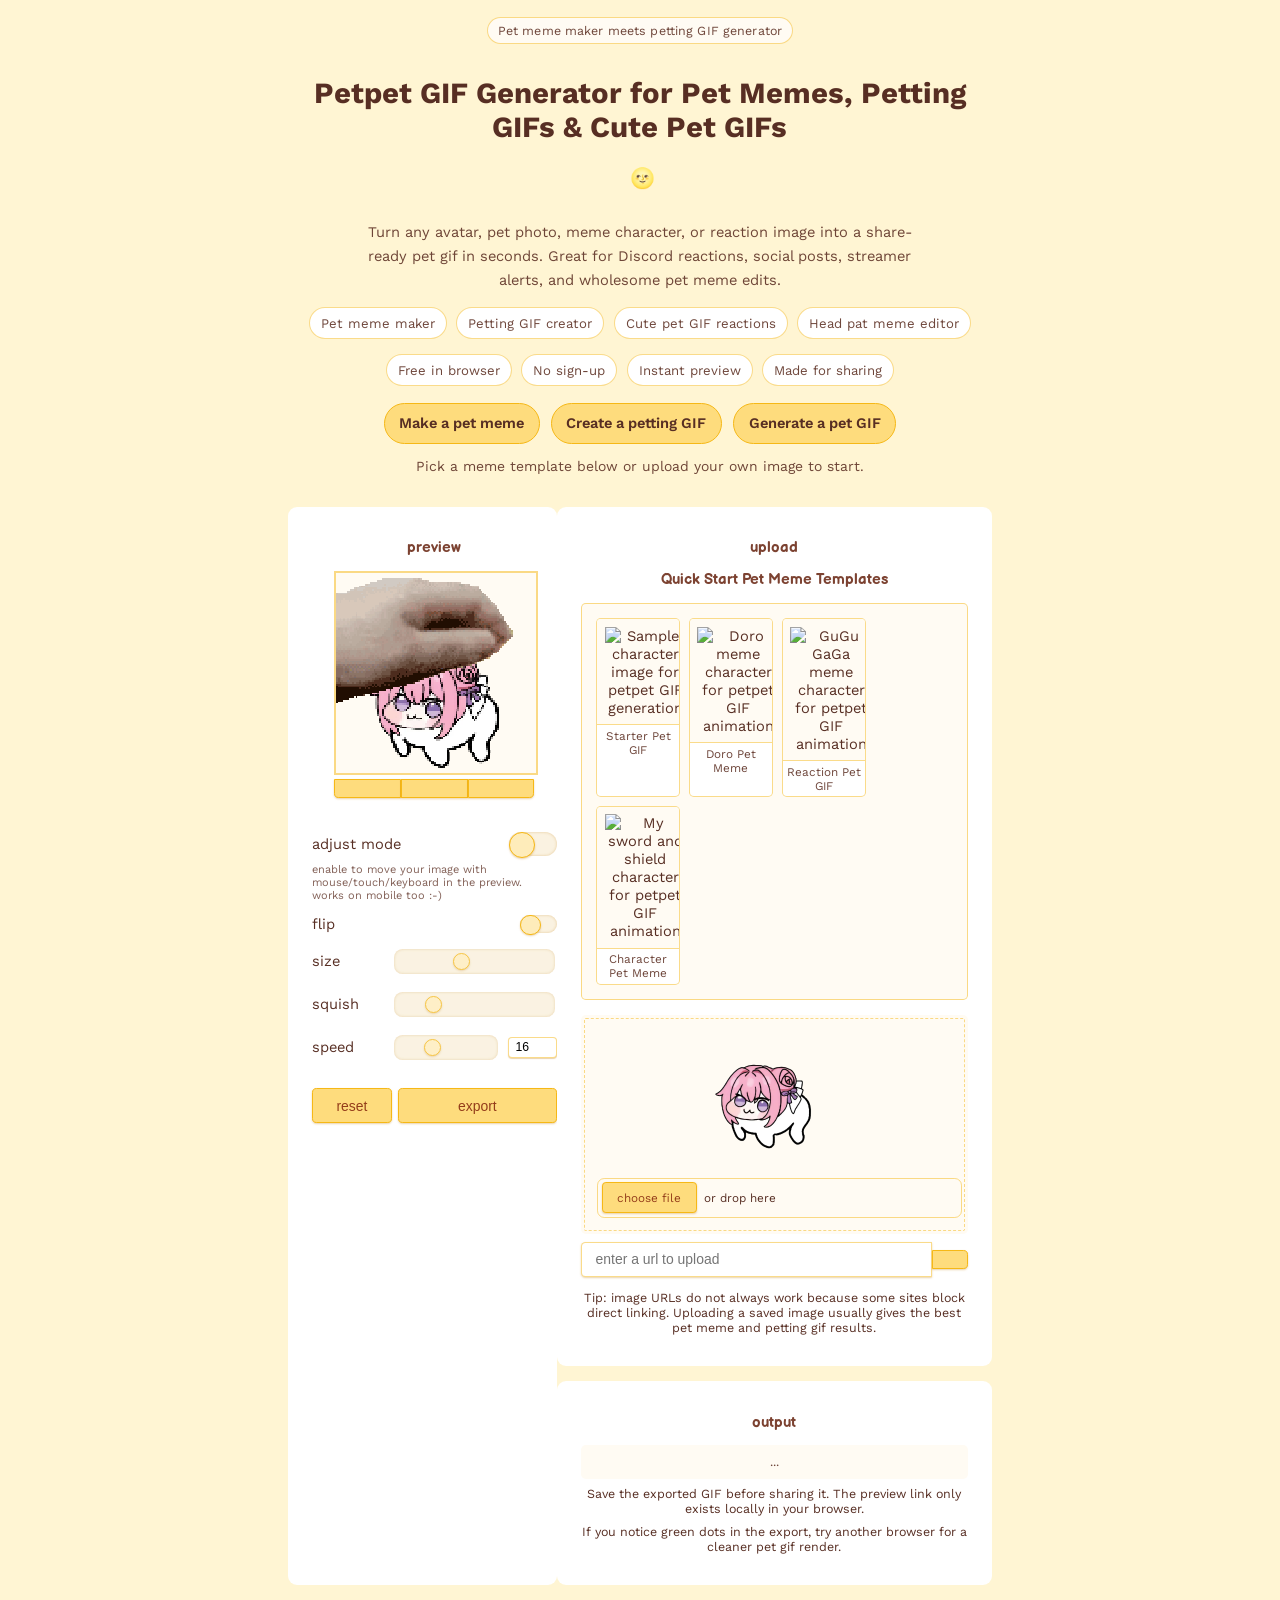
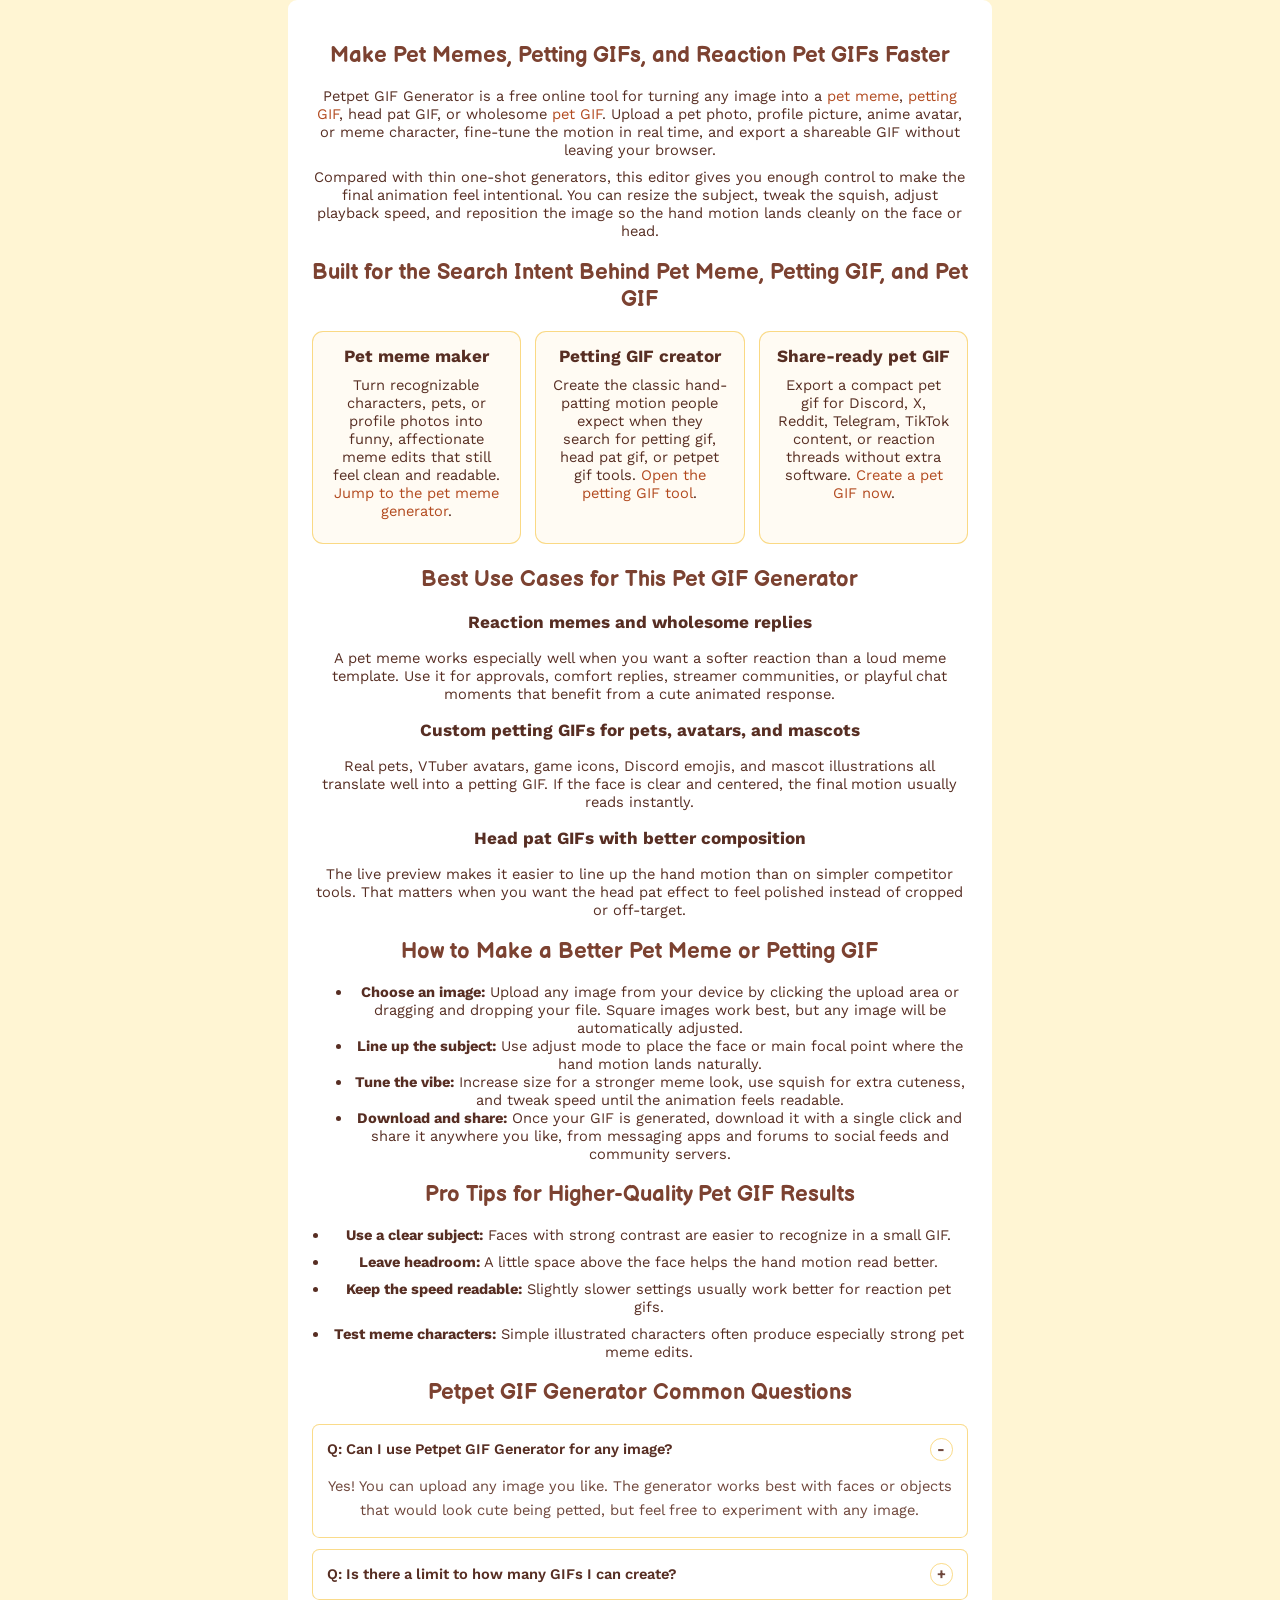
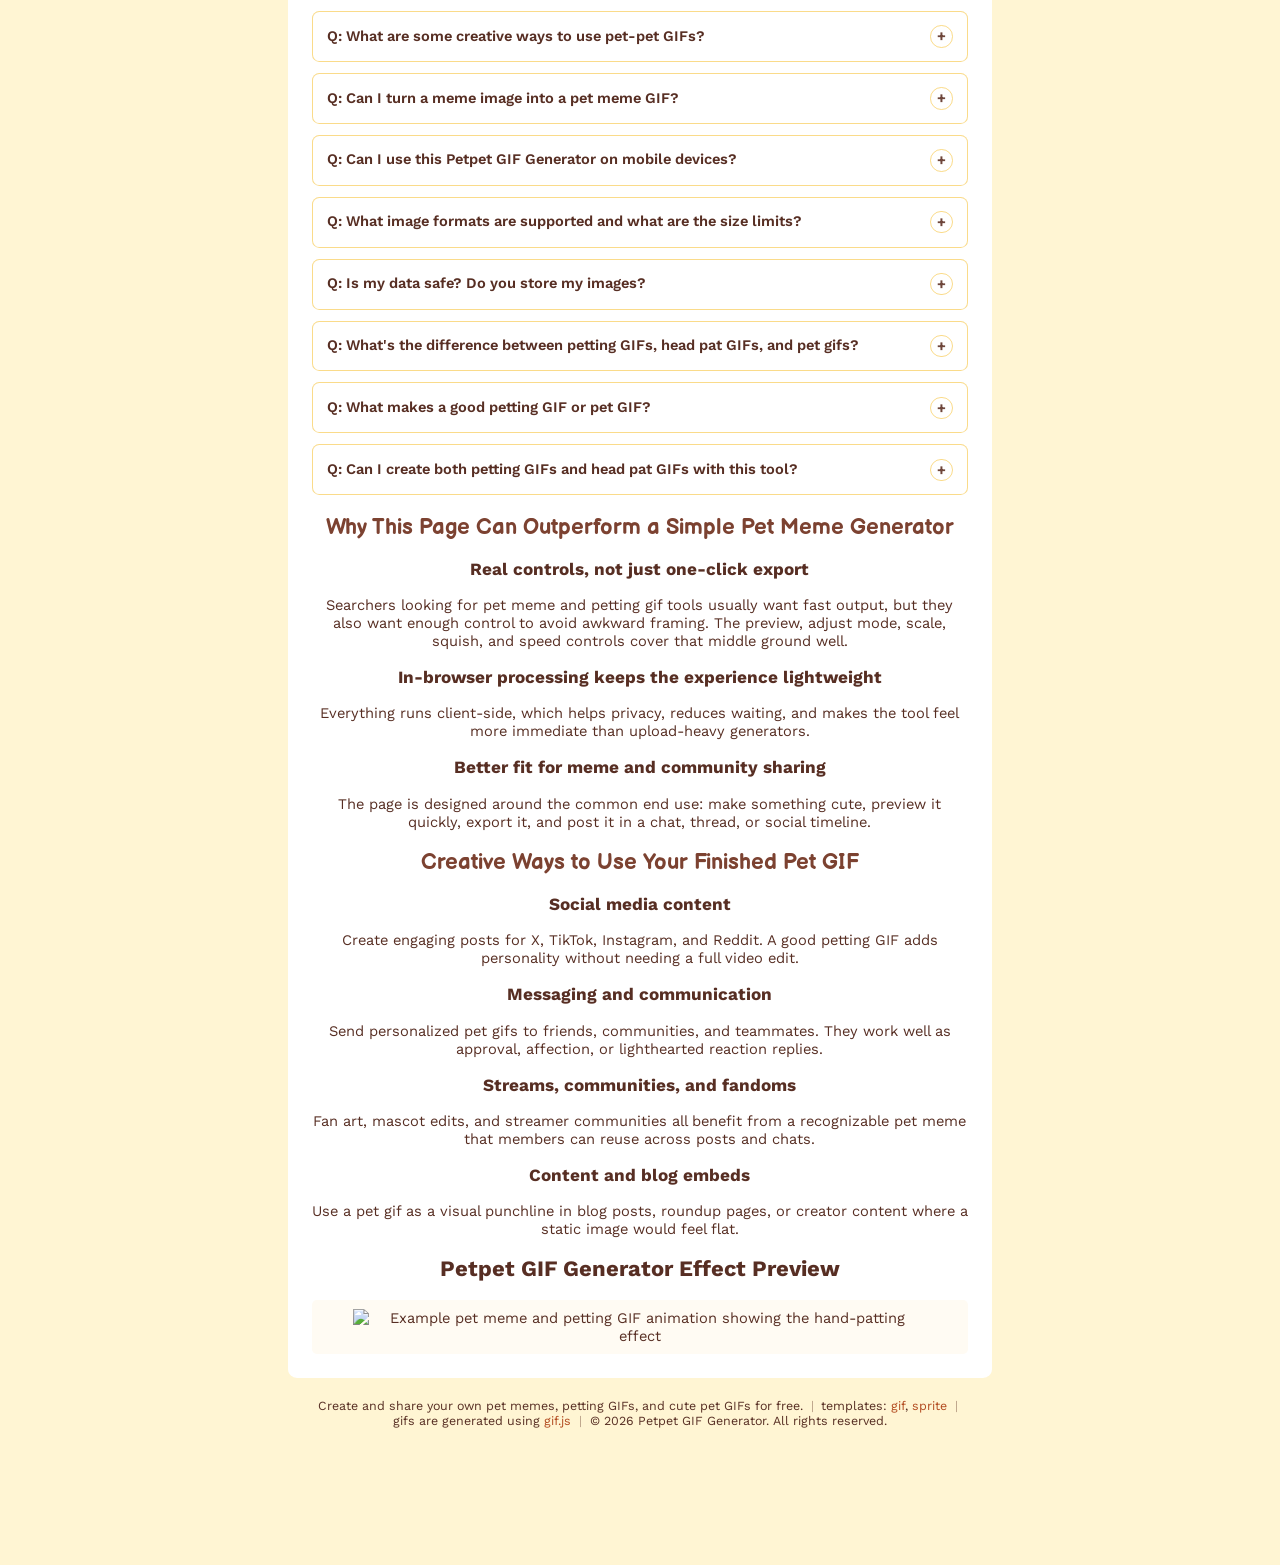
==== commit d767043c: "2026年7月6日：优化title" ====
--- a/index.html
+++ b/index.html
@@ -11,7 +11,7 @@
   <meta name="keywords"
     content="pet meme, petting gif, pet gif, petpet gif generator, pet meme maker, petting gif maker, head pat gif">
   <meta name="theme-color" content="#ffeaa8">
-  <meta property="og:title" content="Petpet GIF Generator - Pet Memes, Petting GIFs & Pet GIFs">
+  <meta property="og:title" content="Best Petpet GIF Generator - Free Online Head Pat GIF Maker">
   <meta property="og:type" content="website">
   <meta property="og:url" content="https://www.wangdu.site/petpet-gif-generator/">
   <meta property="og:image" itemprop="image" content="https://www.wangdu.site/petpet-gif-generator/img/pet.png">
@@ -19,11 +19,11 @@
     content="Create pet memes, petting GIFs, and cute pet GIF reactions online. Upload any image, tune the motion, and export a share-ready pet gif in seconds.">
   <meta property="og:site_name" content="Petpet GIF Generator">
   <meta name="twitter:card" content="summary_large_image">
-  <meta name="twitter:title" content="Petpet GIF Generator - Pet Memes, Petting GIFs & Pet GIFs">
+  <meta name="twitter:title" content="Best Petpet GIF Generator - Free Online Head Pat GIF Maker">
   <meta name="twitter:description"
     content="Make a pet meme, petting gif, or cute pet gif online with fast in-browser controls and instant export.">
   <meta name="twitter:image" content="https://www.wangdu.site/petpet-gif-generator/img/pet.png">
-  <title>Petpet GIF Generator - Make Pet Memes, Petting GIFs & Pet GIFs</title>
+  <title>Best Petpet GIF Generator - Free Online Head Pat GIF Maker</title>
   <link rel="canonical" href="https://www.wangdu.site/petpet-gif-generator/" />
   <link rel="icon" href="https://www.wangdu.site/petpet-gif-generator/img/favicon.ico">
 
